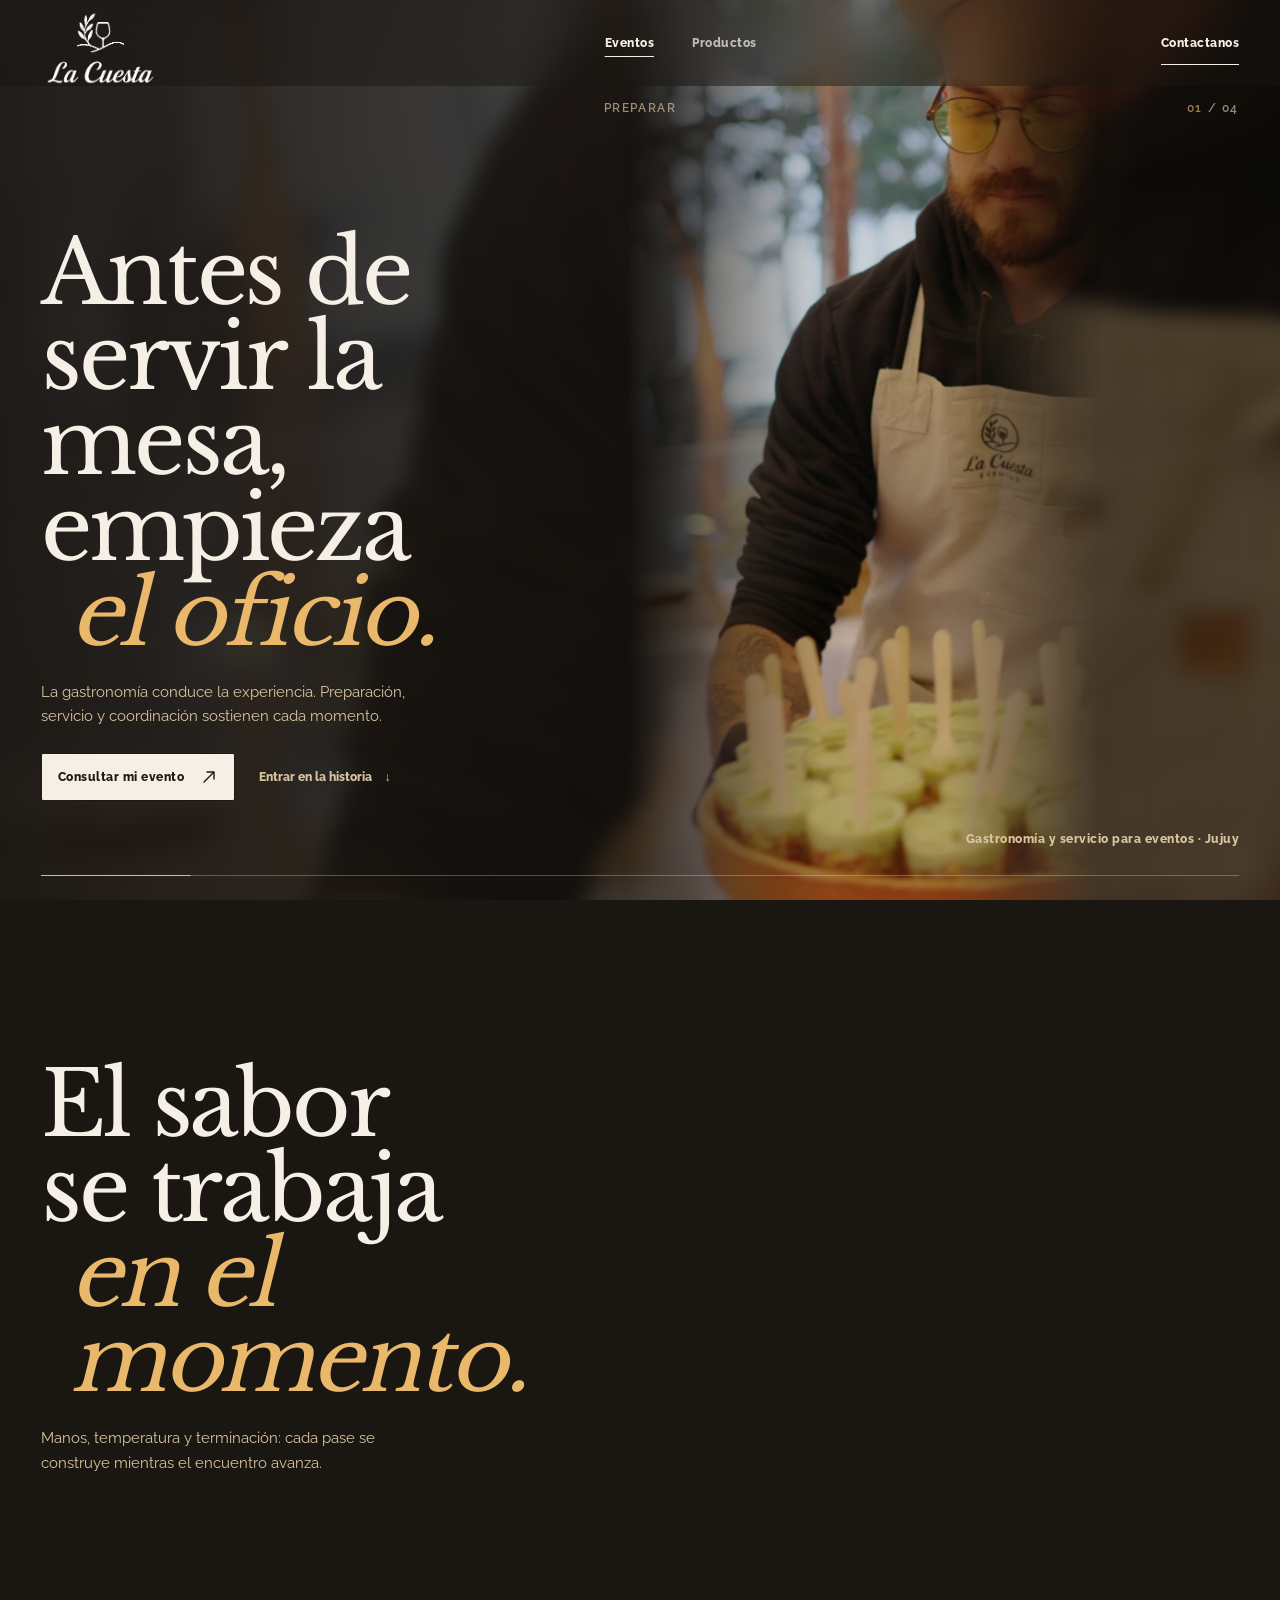
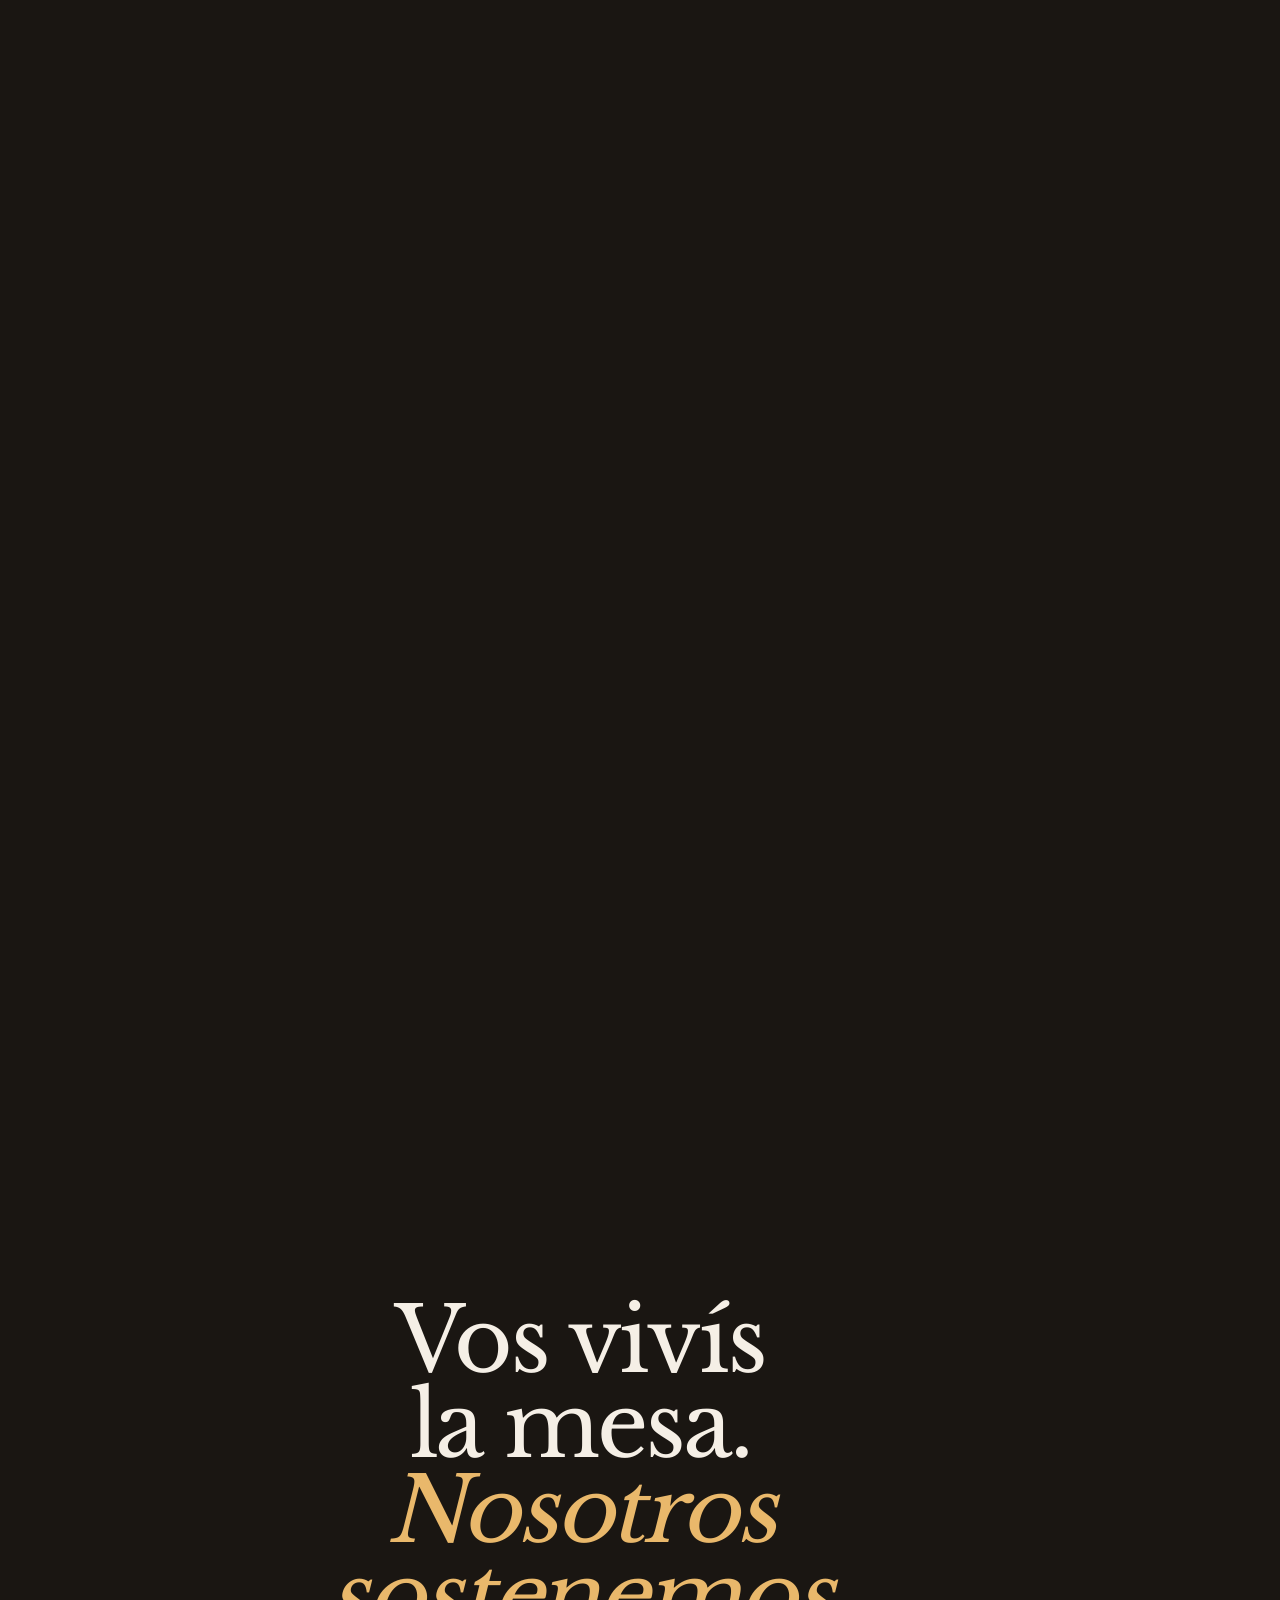
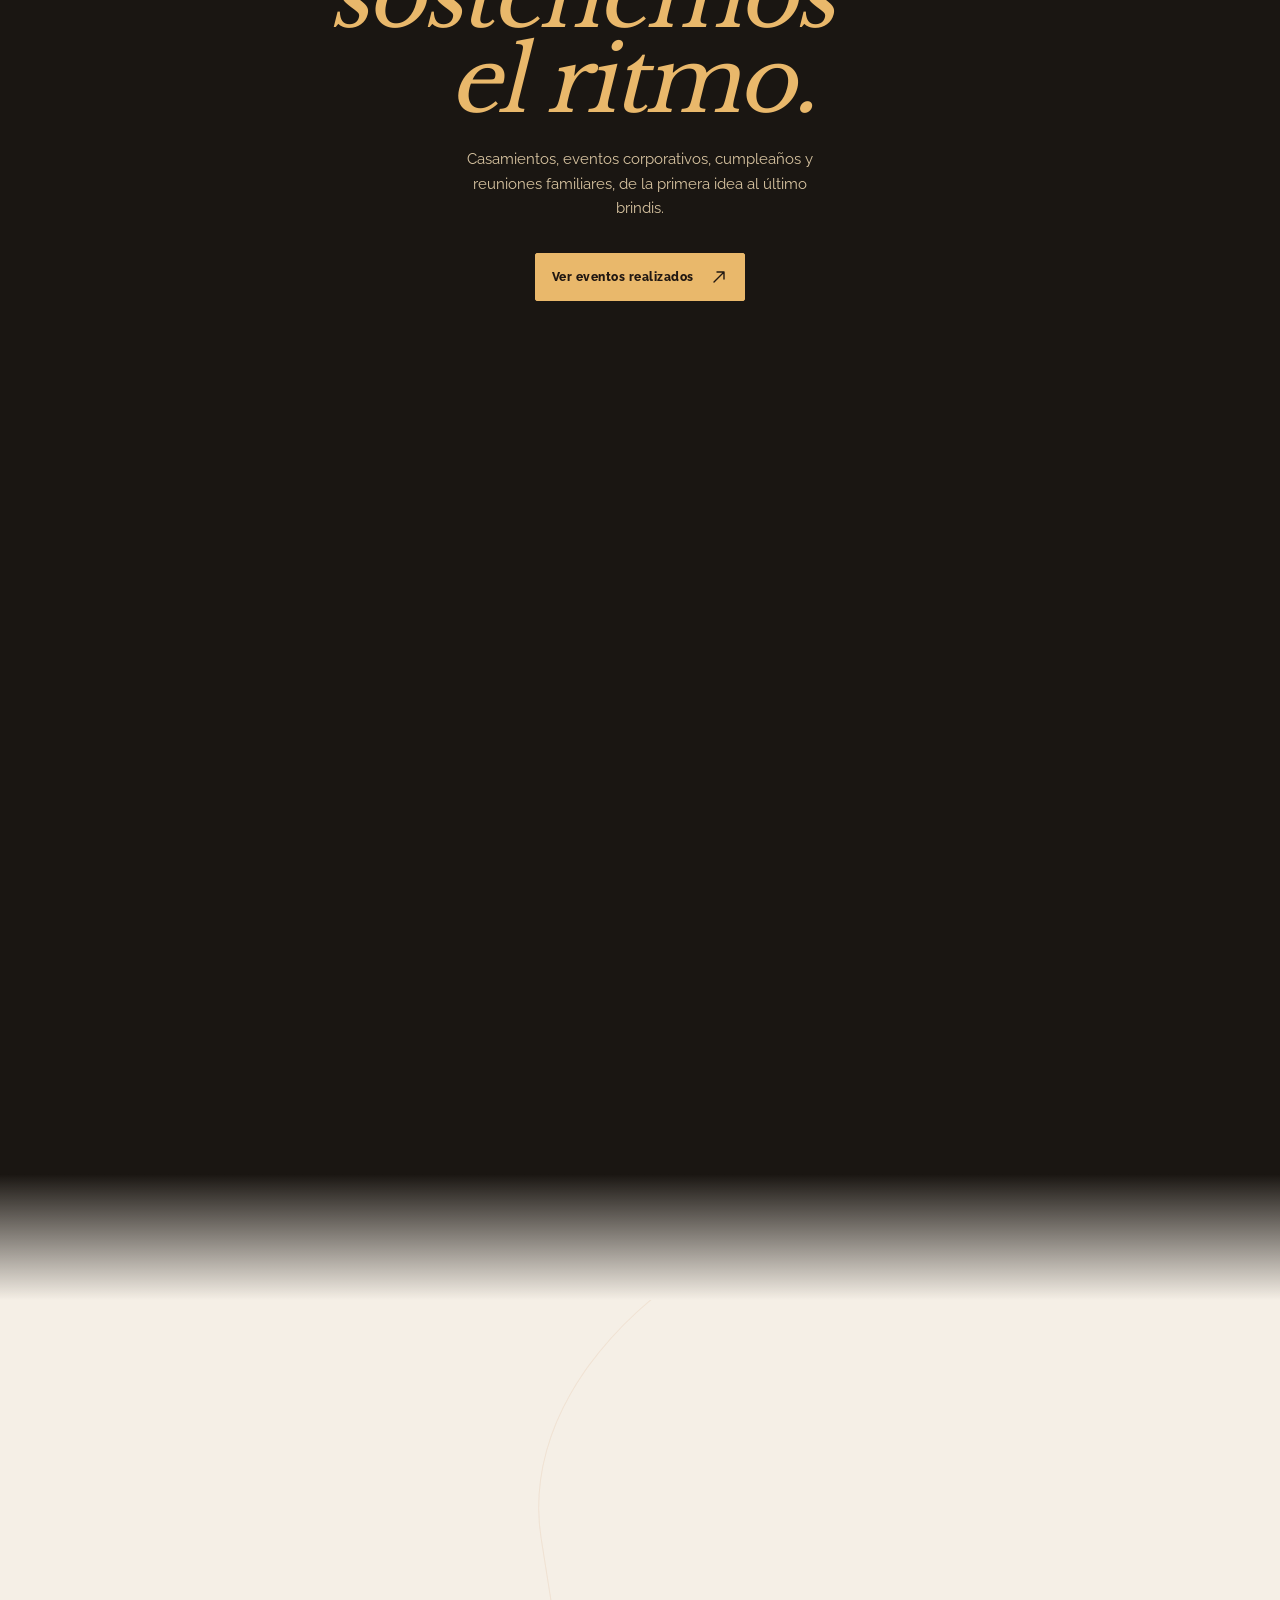
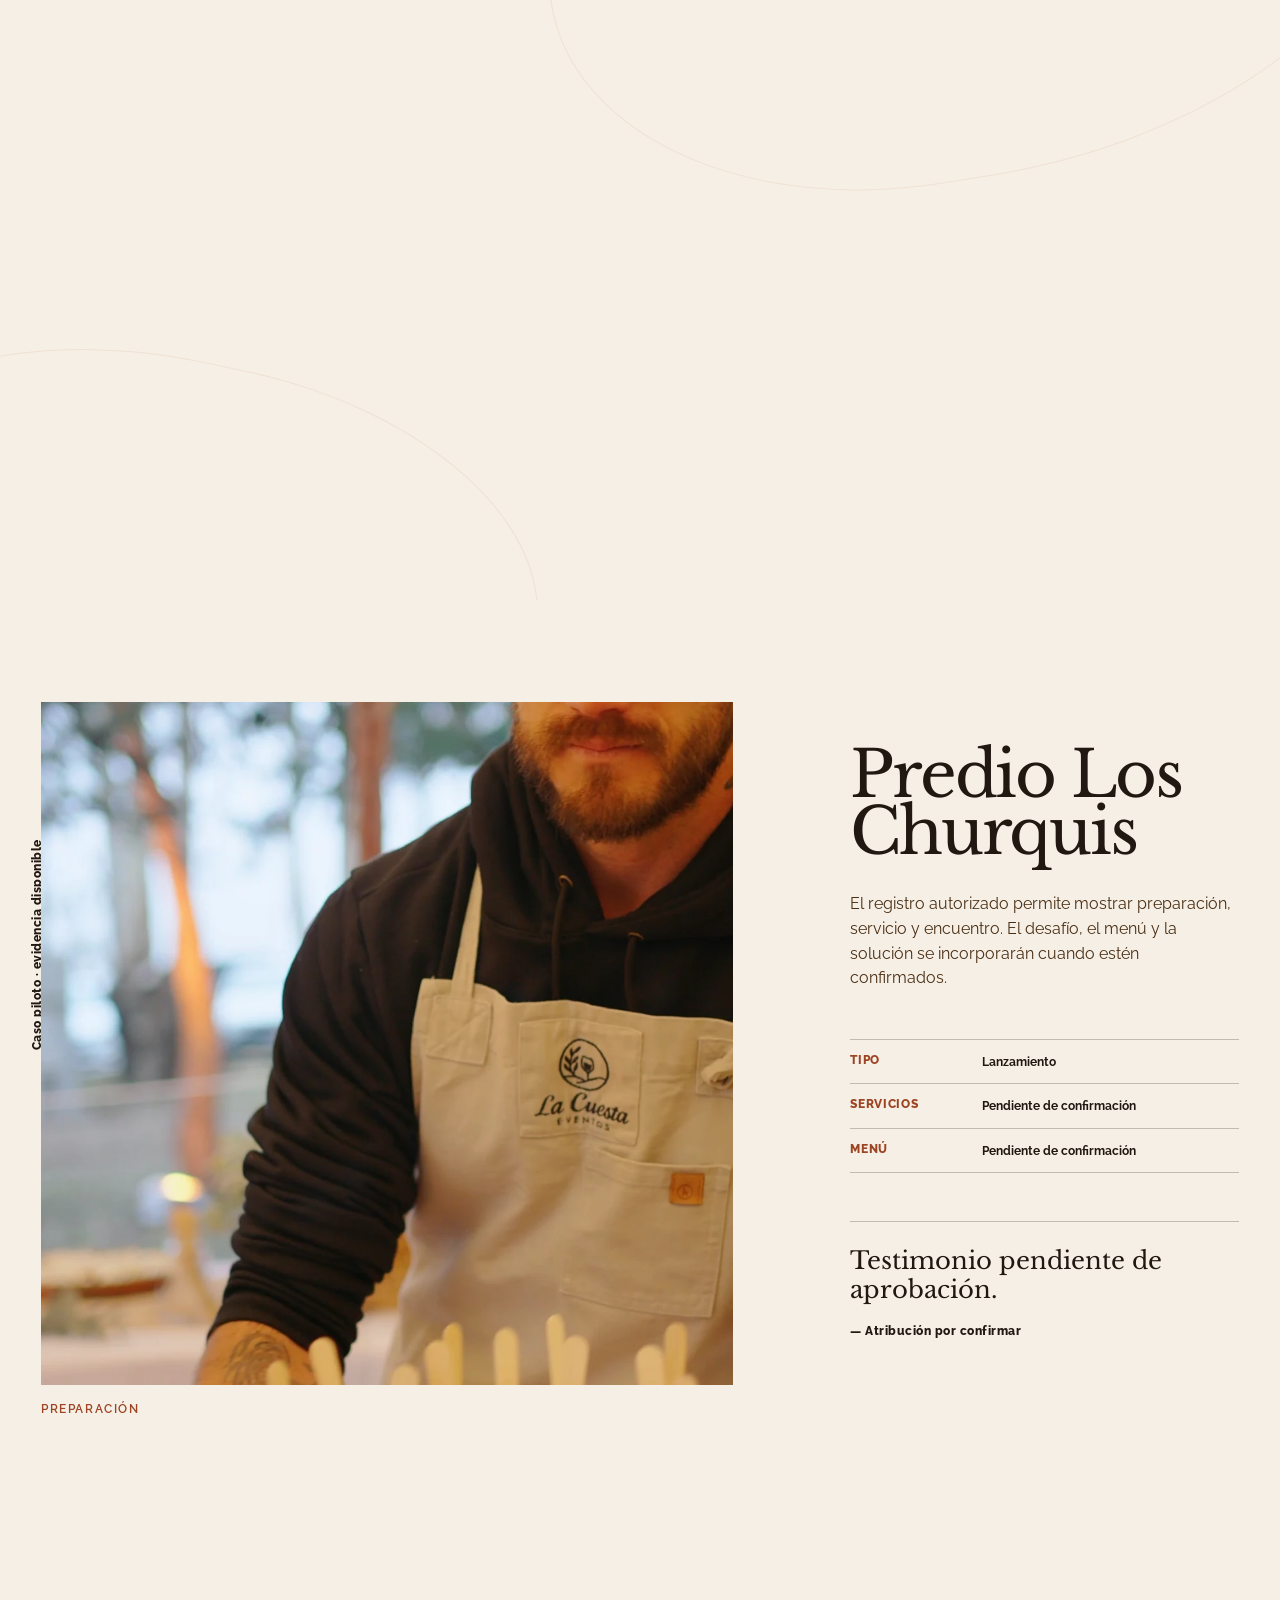
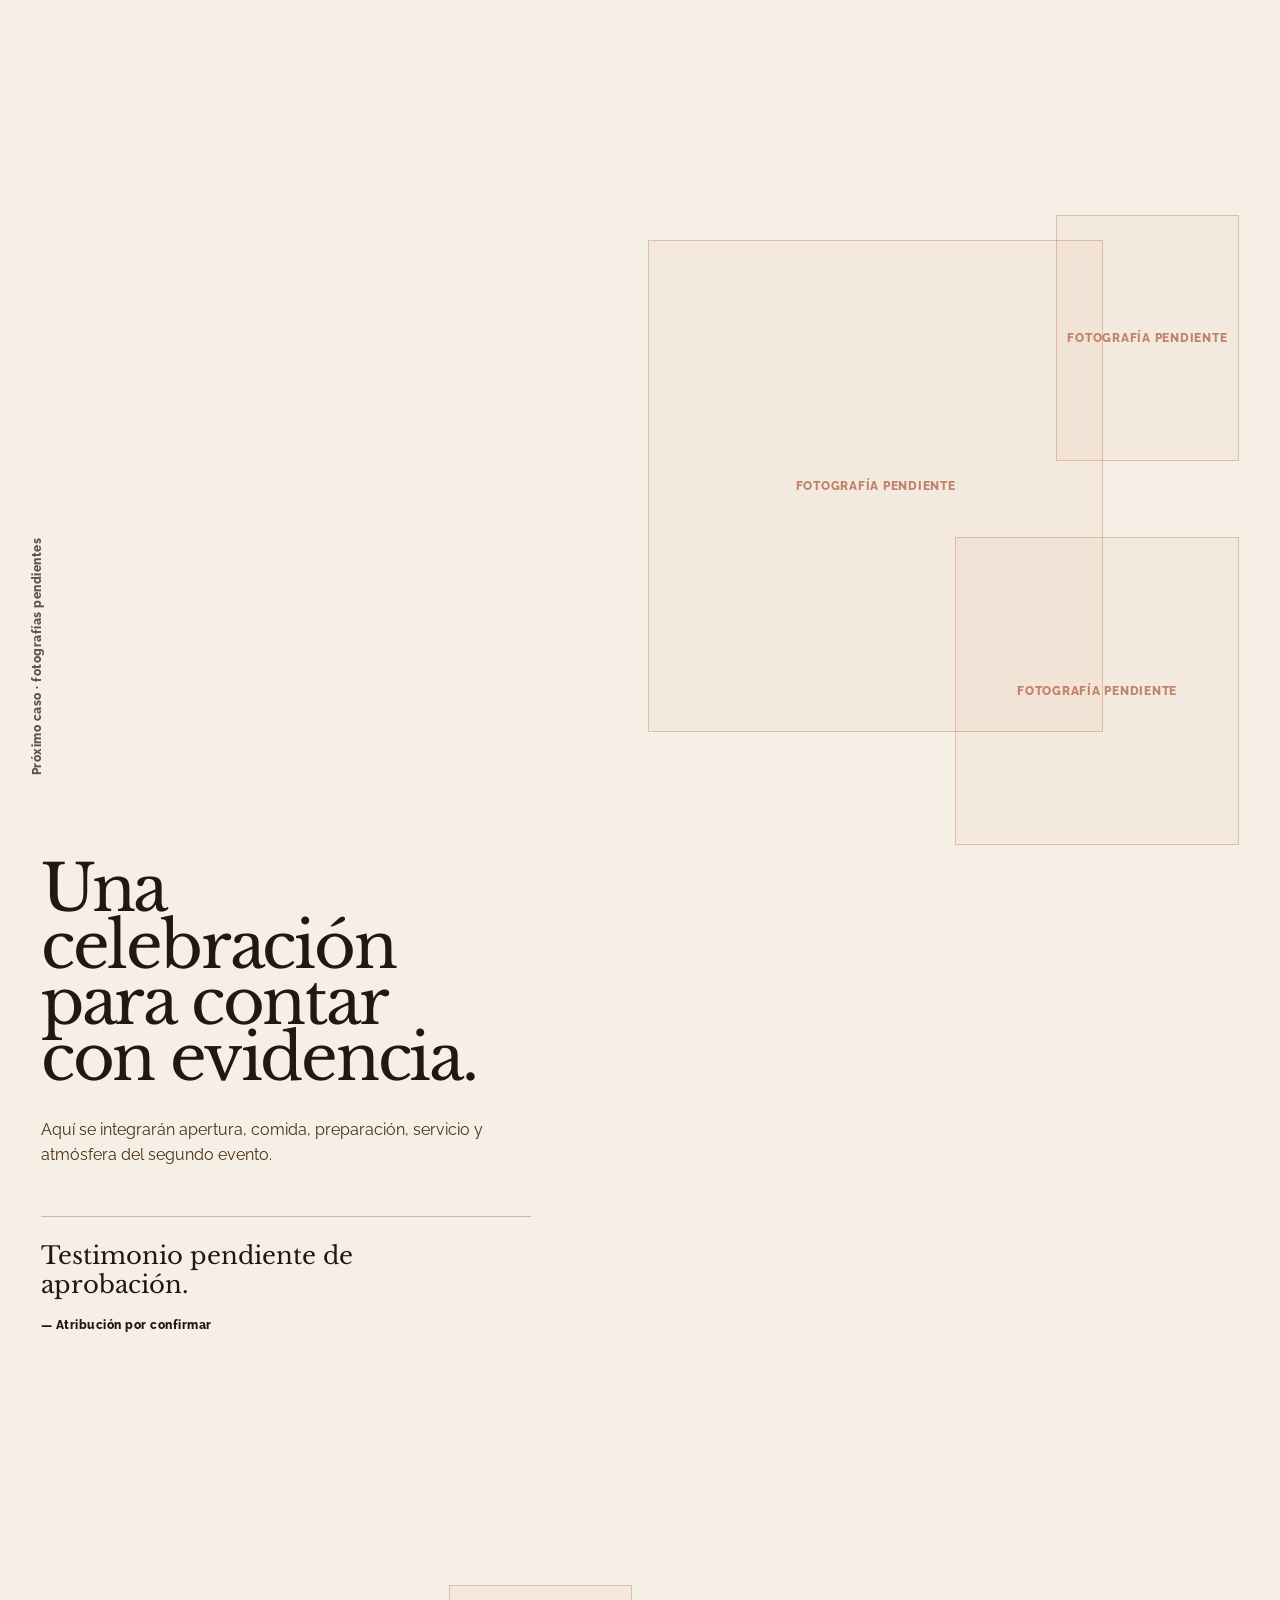
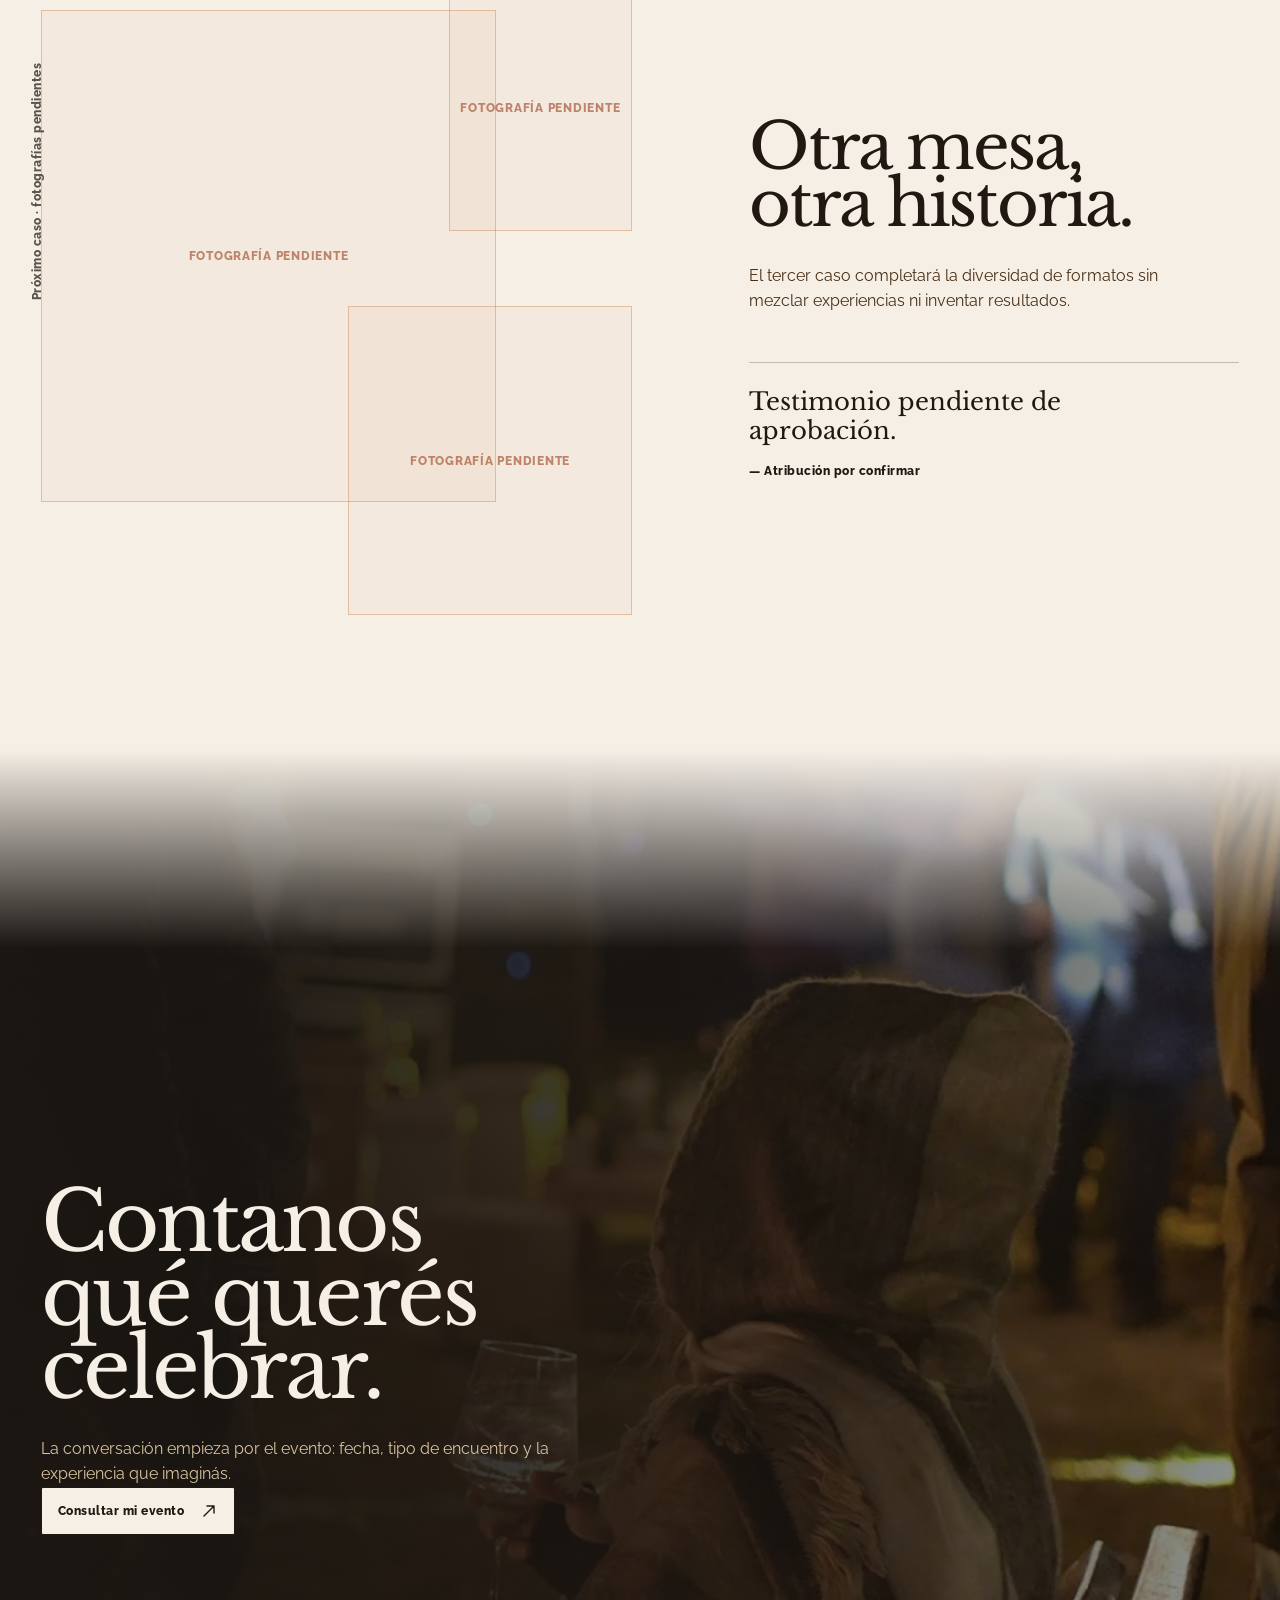
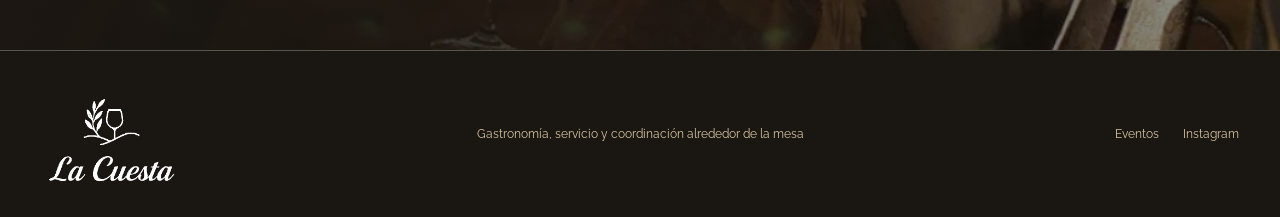
==== index.html @ 2aedf03d "Publicar el sitio de La Cuesta Corresponde a a86352a del repo de trabajo (styles.css?v=83, app.js?v=" ====
<!doctype html>
<html lang="es">
  <head>
    <meta charset="utf-8" />
    <meta name="viewport" content="width=device-width, initial-scale=1, viewport-fit=cover" />
    <meta name="description" content="La Cuesta diseña y coordina experiencias gastronómicas para eventos sociales y corporativos en Jujuy." />
    <meta name="theme-color" content="#1a1612" />
    <meta property="og:title" content="La Cuesta Eventos — alrededor de la mesa" />
    <meta property="og:description" content="Gastronomía, barra, personal y coordinación pensados como una misma experiencia." />
    <meta property="og:image" content="assets/events/scene-serve-hd.webp" />
    <title>La Cuesta Eventos — alrededor de la mesa</title>
    <link rel="icon" href="assets/favicon-32.png" type="image/png" sizes="32x32" />
    <link rel="apple-touch-icon" href="assets/apple-touch-icon.png" sizes="180x180" />
    <link rel="preload" href="assets/fonts/libre-baskerville-400-latin.woff2" as="font" type="font/woff2" crossorigin />
    <link rel="preload" href="assets/fonts/raleway-wght-latin.woff2" as="font" type="font/woff2" crossorigin />
    <link rel="preload" href="assets/events/scene-prepare-hd.webp" as="image" type="image/webp" />
    <!-- Limite de mundo: 820px (compacto = sangre completa + master 720x1280). Sincronizado con styles.css § "limite de mundo" y app.js WORLD_COMPACT_MAX. -->
    <link rel="preload" href="assets/events/scene-prepare-hd.mp4?v=6" as="video" type="video/mp4" media="(min-width: 821px)" fetchpriority="high" />
    <link rel="preload" href="assets/events/scene-prepare-mobile.mp4?v=6" as="video" type="video/mp4" media="(max-width: 820px)" fetchpriority="high" />
    <link rel="stylesheet" href="styles.css?v=83" />
    <script src="app.js?v=67" defer></script>
  </head>
  <body class="page-events" data-scene="0">
    <a class="skip-link" href="#contenido">Saltar al contenido</a>
    <header class="site-header site-header--paper" data-header>
      <a class="brand" href="index.html" aria-label="La Cuesta Eventos, inicio"><img src="assets/la-cuesta-logo-white.png" width="460" height="150" alt="La Cuesta" /></a>
      <button class="menu-toggle" type="button" aria-expanded="false" aria-controls="site-nav" data-menu-toggle><span>Menú</span><span class="menu-toggle__mark" aria-hidden="true"><i></i><i></i></span></button>
      <nav class="site-nav" id="site-nav" aria-label="Navegación principal" data-nav><a href="index.html" aria-current="page">Eventos</a><a href="productos.html">Productos</a></nav>
      <a class="header-action" href="https://wa.link/bw86pe" target="_blank" rel="noopener noreferrer">Contactanos</a>
    </header>

    <main id="contenido">
      <section class="film" id="inicio" aria-labelledby="story-title" data-film data-climate="night">
        <div class="film-stage" aria-hidden="true" data-stage>
          <div class="film-backdrops">
            <img class="film-backdrop is-active" data-backdrop="0" src="assets/events/scene-prepare-hd.webp?v=2" width="1080" height="1920" alt="" />
            <img class="film-backdrop" data-backdrop="1" src="assets/events/scene-cook-hd.webp?v=3" width="1080" height="1920" alt="" />
            <img class="film-backdrop" data-backdrop="2" src="assets/events/scene-serve-hd.webp?v=2" width="1080" height="1920" alt="" />
            <img class="film-backdrop" data-backdrop="3" src="assets/events/scene-celebrate-hd.webp?v=2" width="1080" height="1920" alt="" />
          </div>
          <div class="film-wash"></div>
          <div class="film-aperture" data-aperture>
            <div class="film-aperture__media">
              <div class="film-stills">
                <img class="film-still is-active" data-story-still="0" src="assets/events/scene-prepare-hd.webp?v=2" width="1080" height="1920" alt="" />
                <img class="film-still" data-story-still="1" src="assets/events/scene-cook-hd.webp?v=3" width="1080" height="1920" alt="" />
                <img class="film-still" data-story-still="2" src="assets/events/scene-serve-hd.webp?v=2" width="1080" height="1920" alt="" />
                <img class="film-still" data-story-still="3" src="assets/events/scene-celebrate-hd.webp?v=2" width="1080" height="1920" alt="" />
              </div>
              <video class="film-video film-video--a" muted playsinline preload="auto" poster="assets/events/scene-prepare-hd.webp?v=2" data-story-video data-video-layer="a" tabindex="-1"></video>
              <video class="film-video film-video--b" muted playsinline preload="auto" poster="assets/events/scene-prepare-hd.webp?v=2" data-story-video data-video-layer="b" tabindex="-1"></video>
            </div>
          </div>
          <div class="folio"><span data-scene-label>Preparar</span><span class="folio__count"><b data-scene-number>01</b> / 04</span></div>
          <div class="timeline" data-timeline><span data-progress></span></div>
        </div>

        <div class="film-track">
          <article class="film-scene film-scene--opening is-active" id="experiencia" data-story-step data-index="0" data-video-desktop="assets/events/scene-prepare-hd.mp4?v=6" data-video-mobile="assets/events/scene-prepare-mobile.mp4?v=6" data-poster="assets/events/scene-prepare-hd.webp?v=2" data-scene-label="Preparar">
            <div class="film-scene__copy">
              <h1 id="story-title" class="film-heading"><span class="film-heading__line">Antes de</span><span class="film-heading__line">servir la mesa,</span><span class="film-heading__line">empieza</span><span class="film-heading__line film-heading__line--accent">el oficio.</span></h1>
              <p>La gastronomía conduce la experiencia. Preparación, servicio y coordinación sostienen cada momento.</p>
              <div class="scene-actions"><a class="action action--light" href="https://wa.link/bw86pe" target="_blank" rel="noopener noreferrer">Consultar mi evento <svg viewBox="0 0 18 18" aria-hidden="true"><path d="M4 14 14 4M7 4h7v7" /></svg></a><a class="text-link" href="#ritmo">Entrar en la historia <span aria-hidden="true">↓</span></a></div>
            </div>
            <p class="scene-caption">Gastronomía y servicio para eventos · Jujuy</p>
          </article>

          <article class="film-scene film-scene--rhythm" id="ritmo" data-story-step data-index="1" data-video-desktop="assets/events/scene-cook-hd.mp4?v=7" data-video-mobile="assets/events/scene-cook-mobile.mp4?v=7" data-poster="assets/events/scene-cook-hd.webp?v=3" data-scene-label="Cocinar">
            <div class="film-scene__copy"><h2 class="film-heading"><span class="film-heading__line">El sabor</span><span class="film-heading__line">se trabaja</span><span class="film-heading__line film-heading__line--accent">en el momento.</span></h2><p>Manos, temperatura y terminación: cada pase se construye mientras el encuentro avanza.</p></div>
            <ul class="service-score" aria-label="Capas de la experiencia"><li><span>Gastronomía</span><small>El centro de la propuesta.</small></li><li><span>Servicio</span><small>Ritmo, atención y presencia.</small></li><li><span>Coordinación</span><small>Todo sucede sin interrumpir.</small></li></ul>
          </article>

          <article class="film-scene film-scene--table" id="mesa" data-story-step data-index="2" data-video-desktop="assets/events/scene-serve-hd.mp4?v=6" data-video-mobile="assets/events/scene-serve-mobile.mp4?v=6" data-poster="assets/events/scene-serve-hd.webp?v=2" data-scene-label="Servir">
            <div class="film-scene__copy"><h2 class="film-heading"><span class="film-heading__line">Cada plato</span><span class="film-heading__line">llega en</span><span class="film-heading__line film-heading__line--accent">su momento.</span></h2><p>La propuesta se adapta al lugar, al ritmo del encuentro y a la forma en que querés recibir.</p></div>
            <p class="scene-caption">Catering · barra · personal · puesta a punto</p>
          </article>

          <article class="film-scene film-scene--night" id="encuentro" data-story-step data-index="3" data-video-desktop="assets/events/scene-celebrate-hd.mp4?v=6" data-video-mobile="assets/events/scene-celebrate-mobile.mp4?v=6" data-poster="assets/events/scene-celebrate-hd.webp?v=2" data-scene-label="Celebrar">
            <div class="film-scene__copy"><h2 class="film-heading"><span class="film-heading__line">Vos vivís</span><span class="film-heading__line">la mesa.</span><span class="film-heading__line film-heading__line--accent">Nosotros sostenemos</span><span class="film-heading__line film-heading__line--accent film-heading__line--deep-indent">el ritmo.</span></h2><p>Casamientos, eventos corporativos, cumpleaños y reuniones familiares, de la primera idea al último brindis.</p><a class="action action--gold" href="#casos">Ver eventos realizados <svg viewBox="0 0 18 18" aria-hidden="true"><path d="M4 14 14 4M7 4h7v7" /></svg></a></div>
            <p class="location-note">Las locaciones asociadas están disponibles únicamente junto con la contratación del catering La Cuesta.</p>
          </article>
          <div class="film-coda" aria-hidden="true" data-coda></div>
        </div>
      </section>

      <section class="events-proof" id="casos" aria-labelledby="events-proof-title" data-acto data-climate="day">
        <div class="acto-rail" aria-hidden="true" data-acto-rail>
          <div class="folio"><span data-acto-label>Casos</span><span class="folio__count"><b data-acto-number>01</b> / 03</span></div>
          <div class="timeline timeline--rail"><span data-acto-progress></span></div>
        </div>

        <div class="events-proof__intro" data-reveal>
          <h2 id="events-proof-title" data-reveal-item>Eventos que ya sucedieron.</h2>
          <p data-reveal-item="late">Esta estructura será reemplazada por los casos, fotografías y testimonios aprobados. Mientras tanto muestra cómo la evidencia continuará el relato.</p>
          <p class="events-proof__status" data-reveal-item="late">Vista previa editorial · contenido provisional</p>
        </div>

        <article class="case-film" aria-labelledby="pilot-case-title" data-case data-case-label="Los Churquis" data-reveal>
          <div class="case-stage" data-case-stage>
            <p class="event-case__state" data-reveal-item>Caso piloto · evidencia disponible</p>
            <div class="case-media" data-reveal-item>
              <img class="case-frame is-active" data-case-frame src="assets/events/scene-prepare-hd.webp?v=2" width="1080" height="1920" loading="lazy" alt="Preparación gastronómica durante el evento de Los Churquis" />
              <img class="case-frame" data-case-frame src="assets/events/scene-serve-hd.webp?v=2" width="1080" height="1920" loading="lazy" alt="Servicio de un plato durante el evento de Los Churquis" />
              <img class="case-frame" data-case-frame src="assets/events/scene-celebrate-hd.webp?v=2" width="1080" height="1920" loading="lazy" alt="Invitados reunidos durante el evento de Los Churquis" />
              <p class="case-media__caption"><span data-case-caption>Preparación</span></p>
            </div>
            <div class="case-copy" data-reveal-item="late">
              <h3 id="pilot-case-title">Predio Los Churquis</h3>
              <p>El registro autorizado permite mostrar preparación, servicio y encuentro. El desafío, el menú y la solución se incorporarán cuando estén confirmados.</p>
              <dl class="event-case__facts">
                <div><dt>Tipo</dt><dd>Lanzamiento</dd></div>
                <div><dt>Servicios</dt><dd>Pendiente de confirmación</dd></div>
                <div><dt>Menú</dt><dd>Pendiente de confirmación</dd></div>
              </dl>
              <blockquote><p>Testimonio pendiente de aprobación.</p><cite>— Atribución por confirmar</cite></blockquote>
            </div>
          </div>
          <div class="case-track" aria-hidden="true">
            <div class="case-beat" data-case-beat data-caption="Preparación"></div>
            <div class="case-beat" data-case-beat data-caption="Servicio"></div>
            <div class="case-beat" data-case-beat data-caption="Encuentro"></div>
          </div>
        </article>

        <article class="event-case event-case--placeholder" aria-labelledby="case-two-title" data-case data-case-label="Próximo caso" data-reveal>
          <div class="event-case__placeholder-media" aria-hidden="true" data-reveal-item><span></span><span></span><span></span></div>
          <div class="event-case__copy" data-reveal-item="late">
            <p class="event-case__state">Próximo caso · fotografías pendientes</p>
            <h3 id="case-two-title">Una celebración para contar con evidencia.</h3>
            <p>Aquí se integrarán apertura, comida, preparación, servicio y atmósfera del segundo evento.</p>
            <blockquote><p>Testimonio pendiente de aprobación.</p><cite>— Atribución por confirmar</cite></blockquote>
          </div>
        </article>

        <article class="event-case event-case--placeholder event-case--placeholder-wine" aria-labelledby="case-three-title" data-case data-case-label="Otra mesa" data-reveal>
          <div class="event-case__placeholder-media" aria-hidden="true" data-reveal-item><span></span><span></span><span></span></div>
          <div class="event-case__copy" data-reveal-item="late">
            <p class="event-case__state">Próximo caso · fotografías pendientes</p>
            <h3 id="case-three-title">Otra mesa, otra historia.</h3>
            <p>El tercer caso completará la diversidad de formatos sin mezclar experiencias ni inventar resultados.</p>
            <blockquote><p>Testimonio pendiente de aprobación.</p><cite>— Atribución por confirmar</cite></blockquote>
          </div>
        </article>
      </section>

      <section class="event-resolution" id="contacto" aria-labelledby="event-contact-title" data-reveal data-climate="night">
        <div class="event-resolution__media" aria-hidden="true"><img src="assets/events/scene-celebrate-hd.webp?v=2" width="1080" height="1920" loading="lazy" alt="" /></div>
        <div class="event-resolution__content" data-reveal-item><h2 id="event-contact-title">Contanos qué querés celebrar.</h2><p>La conversación empieza por el evento: fecha, tipo de encuentro y la experiencia que imaginás.</p><a class="action action--light" href="https://wa.link/bw86pe" target="_blank" rel="noopener noreferrer">Consultar mi evento <svg viewBox="0 0 18 18" aria-hidden="true"><path d="M4 14 14 4M7 4h7v7" /></svg></a></div>
      </section>
    </main>

    <footer class="site-footer"><a class="footer-brand" href="index.html" aria-label="La Cuesta Eventos, inicio"><img src="assets/la-cuesta-logo-white.png" width="460" height="150" alt="La Cuesta" /></a><p>Gastronomía, servicio y coordinación alrededor de la mesa</p><div class="footer-links"><a href="index.html" aria-current="page">Eventos</a><a href="https://www.instagram.com/lacuestaeventos/" target="_blank" rel="noopener noreferrer">Instagram</a></div></footer>
  </body>
</html>
---- styles.css ----
/* Webfonts autoalojadas (OFL) — subset latin, ver assets/fonts/. P0-1 auditoría 2026-08-27. */
@font-face {
  font-family: "Libre Baskerville";
  font-style: normal;
  font-weight: 400;
  font-display: swap;
  src: url("assets/fonts/libre-baskerville-400-latin.woff2") format("woff2");
}
@font-face {
  font-family: "Raleway";
  font-style: normal;
  font-weight: 100 900;
  font-display: swap;
  src: url("assets/fonts/raleway-wght-latin.woff2") format("woff2");
}

:root {
  /* Paleta canon — manual de marca, ratificada por founder 2026-08-27 (P0-2).
     Regla de uso: --terracotta (manual, 3.4:1 sobre paper) solo display/acentos grandes/decoración;
     texto chico en terracotta usa --terracotta-text (5.6:1 AA). Texto secundario sobre paper: --chocolate (10.8:1). */
  --ink: #211812;            /* tinta de trabajo del sitio, no es color de manual */
  --ink-deep: #1a1612;
  --paper: #f5efe6;
  --paper-muted: #d8c4a1;
  --maize: #e9b86b;
  --terracotta: #c46a2a;
  --terracotta-text: #9d4523;
  --chocolate: #4a2f14;
  --wine: #7a3a2e;
  --pine: #6f7a4f;
  --black: #000;
  --light: #fff;
  /* Derivados de escena y acento — toda alfa via color-mix sobre token (P0-3) */
  --gold-light: color-mix(in srgb, var(--maize) 60%, var(--light));
  --gold-deep: color-mix(in srgb, var(--maize) 35%, var(--terracotta));
  --grad-gold: radial-gradient(circle at 66% 48%, var(--gold-light) 0, var(--maize) 39%, var(--gold-deep) 100%); /* la luz del mundo de Productos: stage y costura leen la misma */
  --blush: #edc7bb;          /* rosa de contacto sobre wine/ink; fuera del manual, ver DESIGN.md */
  --s1-stage: color-mix(in srgb, var(--wine) 41%, var(--black));
  --s1-wash-deep: color-mix(in srgb, var(--wine) 37%, var(--black));
  --s1-wash-mid: color-mix(in srgb, var(--terracotta-text) 48%, var(--black));
  --s2-stage: color-mix(in srgb, var(--pine) 38%, var(--black));
  --s2-wash-deep: color-mix(in srgb, var(--pine) 18%, var(--black));
  --s2-wash-mid: color-mix(in srgb, var(--pine) 32%, var(--black));
  --s2-wash-tail: color-mix(in srgb, var(--pine) 19%, var(--black));
  --stage-ember: color-mix(in srgb, var(--terracotta) 44%, var(--black));
  /* Vidrio del riel (P2). Una sola receta para las cinco declaraciones de header que
     tenian cuatro. El breakpoint la abarata y prefers-reduced-transparency la apaga:
     se recalibra el token, no se reescriben los selectores. */
  --glass: blur(18px) saturate(1.12);
  /* Sombra de objeto (P2). Una sola receta de elevacion, para las dos piezas que la
     usan. box-shadow sigue prohibida: el lenguaje es papel y tinta, no material. */
  --obj-shadow: drop-shadow(0 34px 22px color-mix(in srgb, var(--black) 35%, transparent));
  --line-light: color-mix(in srgb, var(--paper) 28%, transparent);
  --line-dark: color-mix(in srgb, var(--ink) 24%, transparent);
  --display: "Libre Baskerville", Georgia, "Times New Roman", serif;
  --sans: "Raleway", "Trebuchet MS", Arial, sans-serif;
  /* Sistema de motion (P1-5). Dos curvas y cinco tiempos: toda transicion del archivo sale
     de aca. La curva por defecto decelera; 'ease' del navegador esta prohibido. Solo se anima
     transform, opacity, color/background, filter y clip-path. Excepcion declarada: 'linear'
     en .product-prologue, que amortigua un valor ya ligado al scroll, no dispara un estado. */
  --ease-out: cubic-bezier(.16, 1, .3, 1);   /* entra, se mueve, responde: la curva del sitio */
  --ease-in-out: cubic-bezier(.6, 0, .3, 1); /* solo lo que se abre y se cierra: menu y marker */
  /* Gramatica compartida Eventos/Productos (P0-4). Tiempos, escala display y decoracion:
     un solo valor para las dos superficies. El clima cambia el pigmento, no la gramatica. */
  --d-instant: 180ms; /* micro-estado: tinte de un link, skip-link, color de fila */
  --d-fast: 240ms;    /* estado de UI y hover; apertura del menu */
  --d-slow: 480ms;    /* movimiento de componente; canal de opacidad del reveal */
  --d-scene: 900ms;   /* la escena y el mundo: crossfade, luz del header, transform del reveal */
  --d-reveal: 1200ms; /* el unico paso por encima de la escena: fade y clip-path de cierre */
  --stagger: 60ms;    /* toda cascada es calc(var(--i) * var(--stagger)); sin delays literales */
  /* Timeline narrativa de Productos (P1-5). Definida UNA vez, aca; app.js la lee de :root.
     Antes vivia en app.js repartida entre el umbral y los destinos de click. Un breakpoint
     puede recalibrarla como recalibra la escala: recalibrar el token, no reescribir el JS. */
  --th-switch: .58;    /* osobuco cede a tres quesos */
  --th-ramp: .3;       /* ancho de la rampa de estado a partir del switch */
  --th-seam-in: .48;   /* arranca el seam */
  --th-seam-band: .1;  /* ancho de entrada y de salida del seam */
  --th-seam-from: .515;/* ventana en la que el seam esta visible */
  --th-seam-to: .68;
  --th-goto-1: .29;    /* destino de click del selector 01 */
  --th-goto-2: .78;    /* destino de click del selector 02 */
  /* Escala de apilado (P1-9). Un valor por ROL, no por capricho local: los once literales
     de z-index del archivo se nombran aca y ningun componente vuelve a elegir un numero.
     Un z-index literal fuera de :root es un error, igual que un ms o un font-size.
     No es una escala aplastada: el sitio tiene tres escaleras internas reales -- la escena
     del film, el mundo de Productos y el mapa de puntos de venta -- y colapsarlas romperia
     el orden. Se nombra el rol y se conserva el valor. */
  --z-base: 0;     /* abre contexto de apilado sin elevar: fondos, atmosfera, decoracion ::before */
  --z-raise: 1;    /* primera capa sobre el fondo del propio contexto */
  --z-content: 2;  /* copy y controles legibles sobre medios y velos */
  --z-chrome: 3;   /* folio, timeline, chrome del mapa y secciones de papel sobre el stage sticky */
  --z-lift: 5;     /* pieza que se despega dentro de su contexto: pin del mapa, copy de variedad, rail de acto */
  --z-seam: 6;     /* la costura del mundo tapa la escena */
  --z-veil: 8;     /* vineta del stage, por encima de la costura */
  --z-hud: 12;     /* HUD del mundo: indice, folio, timeline, scroll */
  --z-header: 30;  /* chrome persistente del documento */
  --z-skip: 100;   /* el skip-link por encima de todo, siempre alcanzable */

  /* Escala tipografica (P1-1). Un valor por rol, las dos paginas: ocho escalones display
     (serif) y tres de UI (sans). Nada por debajo del piso de 11px = .6875rem. Un font-size
     literal fuera de esta escala es un error, no una decision local. */
  --t-monument: clamp(6.4rem, 15vw, 14rem); /* excepcion declarada: nombre de variedad, pieza de arte */
  --t-hero: clamp(3rem, min(7vw, 12.2svh), 7.5rem); /* H1 y titular de escena: el termino svh evita que el titular se meta bajo el header en viewports bajos */
  --t-display: clamp(3rem, 6.5vw, 6rem);   /* H2 de seccion, ambas paginas */
  --t-title: clamp(2.6rem, 5vw, 5rem);     /* H3 de caso y de bloque */
  --t-subtitle: clamp(1.75rem, 4vw, 3.75rem);
  --t-lead: clamp(1.65rem, 2.7vw, 2.75rem);
  --t-quote: clamp(1.2rem, 1.9vw, 1.6rem);
  --t-inline: 1.15rem;                     /* cifra serif embebida en linea de UI */
  --t-body: clamp(.95rem, 1.15vw, 1.08rem);
  --t-ui: .78rem;                          /* acciones, labels, captions, footer */
  --t-nav: var(--t-ui);                    /* enlaces del nav: el breakpoint lo recalibra (P1-8) */
  --t-micro: .72rem;                       /* eyebrows, folio, dt de ledger — piso del sitio */
  /* Ritmo (P1-2). Diez pasos para el espacio local, cuatro ritmos verticales de seccion y
     cuatro gaps fluidos. Un literal rem en margin/padding/gap fuera de esta escala es un error. */
  --s-1: .25rem;
  --s-2: .5rem;
  --s-3: .75rem;
  --s-4: 1rem;
  --s-5: 1.5rem;
  --s-6: 2rem;
  --s-7: 3rem;
  --s-8: 4rem;
  --s-9: 6rem;
  --s-10: 8rem;
  --section-y-loose: clamp(10rem, 16vw, 15rem); /* unica: aire de entrada al ledger de Productos */
  --section-y: clamp(6rem, 12vw, 11rem);
  --section-y-mid: clamp(5rem, 9vw, 8rem);
  --section-y-tight: clamp(4rem, 8vw, 6.5rem);
  --gap-xl: clamp(4rem, 9vw, 9rem);
  --gap-lg: clamp(3rem, 7vw, 7rem);
  --gap-md: clamp(1.5rem, 3vw, 3rem);
  --gap-sm: clamp(1rem, 2vw, 2rem);
  --indent-line: clamp(.8rem, 2.25vw, 2.2rem);
  --indent-line-deep: clamp(1.6rem, 4.6vw, 4.5rem);
  /* Trazo (P2). Tres alturas de linea display y cuatro trackings: las nueve alturas y
     los doce trackings literales del archivo se nombran aca. La escala colapsa lo que
     el ojo no distingue y conserva los roles que si: un titular a pantalla completa no
     respira como un H2 de seccion, y una versalita necesita mas aire que un boton. */
  --lh-monument: .72;   /* excepcion declarada: nombre de variedad, pieza de arte */
  --lh-hero: .95;       /* titular de escena a pantalla completa */
  --lh-display: .88;    /* H2 de seccion y H3 de caso, las dos paginas */
  --ls-display: -.035em;/* todo display serif */
  --ls-ui: .04em;       /* sans de interfaz: nav, acciones, captions, cifras */
  --ls-label: .06em;    /* versalita: eyebrows, dt de ledger, chrome del mapa */
  --ls-folio: .14em;    /* el folio, que respira mas que cualquier otra versalita */
  --deco-radius: 52% 48% 58% 42%;
  --deco-radius-alt: 48% 52% 46% 54%;
  /* Raccord de clima (P1-10). Dos alturas para la costura entre dos superficies de
     luz distinta: la entrada a un clima nuevo pide mas aire que la entrega al siguiente. */
  --seam-h: 22svh;        /* head: el clima anterior se disuelve dentro del nuevo */
  --seam-h-tail: 14svh;   /* tail: el clima actual entrega al que sigue */
  /* Safe area (P2). Los insets entran por token: --page-x absorbe el lateral y --safe-b
     el inferior, que consumen el pie y las tres piezas del HUD ancladas a bottom.
     Donde no hay muesca, env() cae a 0px y nada se mueve. */
  --safe-b: env(safe-area-inset-bottom, 0px);
  --page-x: max(clamp(20px, 3.2vw, 54px), env(safe-area-inset-left, 0px));
  --header-h: 84px;
  /* Ancla inferior del chrome de escena (caption y nota de locacion). El breakpoint la
     recalibra en :root y una escena puntual la recalibra sobre el elemento; ningun
     selector se reescribe y ningun !important hace falta. */
  --caption-b: 52px;
  --score-b: 70px;   /* la ficha de servicio cuelga mas alto que el caption: es una lista, no una linea */
  --ap-r: 4%;
  --ap-l: 54%;
  --ap-feather-l: 7%;
  --ap-feather-r: 7%;
  --media-scale: 1.02;
  --media-x: 0px;
  --media-y: 0px;
}

/* Clima (P0-4). Noche y dia resuelven EXACTAMENTE los mismos tokens semanticos: divergen
   los pigmentos, nunca la gramatica que los consume. Toda superficie narrativa declara su
   clima con data-climate; los estados que voltean la luz (coda del film, variedad 02 del
   mundo de Productos) lo re-declaran desde este mismo bloque, no desde reglas propias. */
:root,
[data-climate="night"] {
  --accent: var(--maize);
  --accent-text: var(--maize);
  --on-surface: var(--paper);
  --on-surface-muted: var(--paper-muted);
  --rule: var(--line-light);
  --folio-label: var(--paper-muted);
  --folio-mark: var(--maize);
  --folio-opacity: .68;
}
[data-climate="day"],
body[data-scene="4"] .film,
.product-world[data-active="1"] .product-world__stage {
  --accent: var(--terracotta);
  --accent-text: var(--terracotta-text);
  --on-surface: var(--ink);
  --on-surface-muted: var(--chocolate);
  --rule: var(--line-dark);
  --folio-label: var(--terracotta-text);
  --folio-mark: var(--ink);
  --folio-opacity: .82;
}
/* Decoracion (P0-4): un solo primitivo de campo — contorno organico de 1px sobre el acento
   del clima. Antes eran seis mezclas ad hoc (maize 22/10, wine 14, terracotta 11/12, paper 12). */
[data-climate], body[data-scene="4"] .film, .product-world[data-active="1"] .product-world__stage {
  --deco-ink: color-mix(in srgb, var(--accent) 18%, transparent);
  --deco-ink-faint: color-mix(in srgb, var(--accent) 10%, transparent);
}

* { box-sizing: border-box; }
html { scroll-behavior: smooth; scroll-padding-top: var(--header-h); scroll-snap-type: y proximity; }
body { margin: 0; overflow-x: hidden; background: var(--ink-deep); color: var(--paper); font-family: var(--sans); font-size: 16px; line-height: 1.55; }
body, button, a { -webkit-font-smoothing: antialiased; }
img, video { display: block; max-width: 100%; }
a { color: inherit; text-underline-offset: .25em; }
button, a { -webkit-tap-highlight-color: transparent; }
svg { width: 18px; height: 18px; fill: none; stroke: currentColor; stroke-linecap: round; stroke-linejoin: round; stroke-width: 1.4; }
::selection { background: var(--maize); color: var(--ink); }
::-webkit-scrollbar { width: 9px; }
::-webkit-scrollbar-track { background: var(--ink-deep); }
::-webkit-scrollbar-thumb { background: var(--terracotta); border: 2px solid var(--ink-deep); }

.skip-link { position: fixed; z-index: var(--z-skip); top: 12px; left: 12px; padding: 10px 14px; background: var(--maize); color: var(--ink); transform: translateY(-180%); transition: transform var(--d-instant) var(--ease-out); }
.skip-link:focus { transform: none; }

.site-header { position: fixed; z-index: var(--z-header); top: 0; right: 0; left: 0; display: grid; grid-template-columns: 160px 1fr auto; min-height: var(--header-h); align-items: center; gap: var(--s-6); padding: 0 var(--page-x); color: var(--paper); transition: color var(--d-scene) var(--ease-out), background-color var(--d-slow) var(--ease-out), opacity var(--d-fast) var(--ease-out); }
.site-header::after { position: absolute; right: var(--page-x); bottom: 0; left: var(--page-x); height: 1px; background: var(--line-light); content: ""; transform: scaleX(.2); transform-origin: left; transition: transform var(--d-scene) var(--ease-out), background-color var(--d-scene) var(--ease-out); }
.site-header.is-scrolled::after { transform: scaleX(1); }
.site-header.is-solid { background: var(--paper); color: var(--ink); }
.site-header.is-solid::after { background: var(--line-dark); }
.site-header.is-solid .brand img { filter: brightness(0) saturate(100%); }
.brand { position: relative; z-index: var(--z-content); display: block; width: 118px; }
.brand img { width: 100%; height: auto; transition: filter var(--d-scene) var(--ease-out); }
.site-nav { display: flex; align-items: center; justify-content: center; gap: var(--gap-md); font-size: var(--t-nav); font-weight: 800; letter-spacing: var(--ls-ui); }
.site-nav a, .header-action { text-decoration: none; }
.site-nav a { opacity: .72; transition: opacity var(--d-instant) var(--ease-out); }
.site-nav a:hover, .site-nav a:focus-visible { opacity: 1; }
.header-action { display: inline-flex; min-height: 44px; align-items: center; padding: var(--s-3) 0; border-bottom: 1px solid currentColor; font-size: var(--t-ui); font-weight: 800; letter-spacing: var(--ls-ui); transition: transform var(--d-fast) var(--ease-out); }
.menu-toggle { display: none; border: 0; background: transparent; color: inherit; font: inherit; }
body[data-scene="4"] .site-header { color: var(--ink); }
body[data-scene="4"] .site-header::after { background: var(--line-dark); }
body[data-scene="4"] .brand img { filter: brightness(0) saturate(100%); }

.film { position: relative; background: var(--ink-deep); }
.film::after { content: ""; position: absolute; z-index: var(--z-content); right: 0; bottom: 0; left: 0; height: var(--seam-h-tail); background: linear-gradient(0deg, var(--paper) 0%, color-mix(in srgb, var(--paper) 0%, transparent) 100%); pointer-events: none; }

/* Costura de clima (P1-10). El raccord entre dos superficies de luz distinta es un
   componente compartido, no un gradiente ad hoc por escena: una receta y dos alturas.
   El hook lo elige la superficie -- pseudo donde hay uno libre (.film, .event-resolution),
   <i> donde ::before y ::after ya decoran (.distribution). Excepcion declarada:
   .product-facts::before, que ademas tiene que cubrir un stage sticky. */
i.climate-seam { position: absolute; z-index: var(--z-raise); right: 0; left: 0; pointer-events: none; }
i.climate-seam--head { top: 0; height: var(--seam-h); background: linear-gradient(180deg, var(--seam-from) 0%, color-mix(in srgb, var(--seam-from) 0%, transparent) 100%); --seam-from: var(--paper); }
i.climate-seam--tail { bottom: 0; height: var(--seam-h-tail); background: linear-gradient(0deg, var(--seam-from) 0%, color-mix(in srgb, var(--seam-from) 0%, transparent) 100%); --seam-from: var(--ink-deep); }
.film-stage { position: sticky; z-index: var(--z-base); top: 0; height: 100svh; overflow: hidden; background: var(--ink-deep); transition: background-color var(--d-scene) var(--ease-out); }
.film-backdrops, .film-backdrop { position: absolute; inset: 0; width: 100%; height: 100%; }
.film-backdrop { object-fit: cover; opacity: 0; filter: saturate(.78) contrast(1.03) brightness(.54) blur(10px); transform: scale(1.065); transition: opacity var(--d-scene) var(--ease-out), filter var(--d-scene) var(--ease-out), transform var(--d-scene) var(--ease-out); }
.film-backdrop.is-active { opacity: .88; transform: scale(1.035); }

.film-wash { position: absolute; inset: 0; background: linear-gradient(90deg, color-mix(in srgb, var(--ink-deep) 92%, transparent) 0%, color-mix(in srgb, var(--ink-deep) 58%, transparent) 43%, color-mix(in srgb, var(--ink-deep) 14%, transparent) 100%); transition: background var(--d-scene) var(--ease-out); }
body[data-scene="1"] .film-stage { background: var(--s1-stage); }
body[data-scene="1"] .film-wash { background: linear-gradient(110deg, color-mix(in srgb, var(--s1-wash-deep) 92%, transparent) 0%, color-mix(in srgb, var(--s1-wash-mid) 44%, transparent) 48%, color-mix(in srgb, var(--ink-deep) 20%, transparent) 100%); }
body[data-scene="2"] .film-stage { background: var(--s2-stage); }
body[data-scene="2"] .film-wash { background: linear-gradient(105deg, color-mix(in srgb, var(--s2-wash-deep) 82%, transparent) 0%, color-mix(in srgb, var(--s2-wash-mid) 35%, transparent) 58%, color-mix(in srgb, var(--s2-wash-tail) 34%, transparent) 100%); }
body[data-scene="3"] .film-stage { background: var(--ink-deep); }
body[data-scene="3"] .film-wash { background: linear-gradient(0deg, color-mix(in srgb, var(--ink-deep) 89%, transparent) 0%, color-mix(in srgb, var(--ink-deep) 30%, transparent) 62%, color-mix(in srgb, var(--ink-deep) 38%, transparent) 100%); }
body[data-scene="4"] .film-stage { background: var(--paper); }
body[data-scene="4"] .film-backdrop.is-active { opacity: .16; filter: saturate(.52) brightness(1.25) blur(24px); }
body[data-scene="4"] .film-wash { background: linear-gradient(90deg, color-mix(in srgb, var(--paper) 97%, transparent) 0%, color-mix(in srgb, var(--paper) 82%, transparent) 50%, color-mix(in srgb, var(--paper) 22%, transparent) 100%); }

.film-aperture { position: absolute; inset: 0; overflow: hidden; background: transparent; -webkit-mask-image: linear-gradient(90deg, transparent 0 var(--ap-l), var(--black) calc(var(--ap-l) + var(--ap-feather-l)), var(--black) calc(100% - var(--ap-r) - var(--ap-feather-r)), transparent calc(100% - var(--ap-r)) 100%); mask-image: linear-gradient(90deg, transparent 0 var(--ap-l), var(--black) calc(var(--ap-l) + var(--ap-feather-l)), var(--black) calc(100% - var(--ap-r) - var(--ap-feather-r)), transparent calc(100% - var(--ap-r)) 100%); contain: paint; }
.film-aperture::after { position: absolute; z-index: var(--z-content); inset: 0; pointer-events: none; background: linear-gradient(0deg, color-mix(in srgb, var(--ink-deep) 72%, transparent) 0%, color-mix(in srgb, var(--ink-deep) 30%, transparent) 42%, transparent 70%); content: ""; opacity: 0; transition: opacity var(--d-scene) var(--ease-out); }
body[data-scene="3"] .film-aperture::after { opacity: 1; }
.film-aperture__media, .film-video, .film-stills, .film-still { position: absolute; inset: 0; width: 100%; height: 100%; }
.film-video, .film-still { object-fit: cover; transform: translate3d(var(--media-x), var(--media-y), 0) scale(var(--media-scale)); }
.film-video { object-position: 50% 50%; filter: saturate(.78) contrast(1.04) brightness(.84); }
.film-stills { opacity: 0; }
.film-still { opacity: 0; filter: saturate(.78) contrast(1.04) brightness(.84); transition: opacity var(--d-scene) var(--ease-out); }
.film-still.is-active { opacity: 1; }

body[data-scene="4"] .film-video, body[data-scene="4"] .film-stills { opacity: 0; }

.video-fallback .film-stills { opacity: 1; }
.video-fallback .film-video { opacity: 0; }

/* Progreso (P0-4 / P1-4). Un folio y una timeline para los tres mundos: el film de Eventos,
   el riel de casos y el mundo de Productos. Antes eran cuatro copias de dos componentes con
   anclaje, color y opacidad expresados distinto en cada superficie. */
.folio { position: absolute; z-index: var(--z-chrome); top: calc(var(--header-h) + 16px); right: var(--page-x); left: var(--page-x); display: flex; justify-content: space-between; color: var(--folio-label); font-size: var(--t-micro); font-weight: 600; letter-spacing: var(--ls-folio); text-transform: uppercase; opacity: var(--folio-opacity); transition: color var(--d-scene) var(--ease-out), opacity var(--d-scene) var(--ease-out); }
.folio > span:first-child { position: absolute; left: 50%; transform: translateX(-50%); }
.folio__count { margin-left: auto; }
.folio__count b { color: var(--folio-mark); font-weight: inherit; transition: color var(--d-scene) var(--ease-out); }
.timeline { position: absolute; z-index: var(--z-chrome); right: var(--page-x); bottom: calc(24px + var(--safe-b)); left: var(--page-x); height: 1px; background: var(--rule); transition: background-color var(--d-scene) var(--ease-out); }
.timeline span { display: block; width: 100%; height: 100%; background: var(--accent); transform: scaleX(0); transform-origin: left center; will-change: transform; }
/* Unica variante de anclaje: el riel de casos vive en un sticky de altura cero. */
.timeline--rail { top: calc(100svh - 24px); bottom: auto; }

.film-track { position: relative; z-index: var(--z-raise); margin-top: -100svh; }
.film-coda { height: 100svh; }
.film-scene { position: relative; min-height: 100svh; padding: var(--header-h) var(--page-x) 52px; scroll-snap-align: center; }
.film-scene__copy { position: absolute; z-index: var(--z-content); max-width: min(760px, 60vw); }
.film-scene h1, .film-scene h2 { margin: 0; font-family: var(--display); font-weight: 400; letter-spacing: var(--ls-display); line-height: var(--lh-hero); text-wrap: balance; }
.film-scene h1, .film-scene h2 { font-size: var(--t-hero); }
.film-heading__line { display: block; }
.film-heading__line--accent { margin-left: var(--indent-line); color: var(--accent); font-style: italic; }
.film-heading__line--deep-indent { margin-left: var(--indent-line-deep); }
.film-scene__copy > p { max-width: 42ch; margin: var(--s-5) 0 0; color: var(--on-surface-muted); font-size: var(--t-body); line-height: 1.62; }
.film-scene--opening .film-scene__copy { bottom: clamp(84px, 11vh, 112px); left: var(--page-x); width: min(650px, 45vw); }
.film-scene--opening h1 { max-width: 10.5ch; }
.film-scene--rhythm .film-scene__copy { top: 18vh; left: var(--page-x); width: min(590px, 43vw); }
.film-scene--rhythm h2 { max-width: 9ch; }
.film-scene--table .film-scene__copy { top: 24vh; right: var(--page-x); width: min(610px, 44vw); text-align: right; }
.film-scene--table h2 { max-width: 9.5ch; margin-left: auto; }
.film-scene--table .film-scene__copy > p { margin-left: auto; }
.film-scene--table .film-heading__line--accent { margin-right: var(--indent-line); margin-left: 0; }
.film-scene--night .film-scene__copy { bottom: clamp(84px, 11vh, 112px); left: 50%; width: min(820px, 72vw); transform: translateX(-50%); text-align: center; }
.film-scene--night h2 { max-width: 10ch; }
.film-scene--night .film-scene__copy > p { margin-right: auto; margin-left: auto; }
.film-scene--night .film-heading__line--accent { margin-right: auto; margin-left: auto; }
.film-scene--night .film-heading__line--deep-indent { position: relative; left: clamp(1.5rem, 4vw, 4rem); }

.scene-actions { display: flex; flex-wrap: wrap; align-items: center; gap: var(--s-4) var(--s-5); margin-top: var(--s-5); }
.action { display: inline-flex; min-height: 48px; align-items: center; justify-content: center; gap: var(--s-4); padding: var(--s-3) var(--s-4); border: 1px solid currentColor; border-radius: 2px; font-size: var(--t-ui); font-weight: 800; letter-spacing: var(--ls-ui); text-decoration: none; transition: background-color var(--d-fast) var(--ease-out), color var(--d-fast) var(--ease-out), transform var(--d-fast) var(--ease-out); }
/* P1-3: un solo vocabulario de hover. Elevacion (-3px) para acciones; deslizamiento
   lateral (8px) para filas de lista. Nada mas. */
.action:hover, .action:focus-visible,
.text-link:hover, .text-link:focus-visible,
.header-action:hover, .header-action:focus-visible { transform: translateY(-3px); }
.action--light { background: var(--paper); color: var(--ink); }
.action--gold { margin-top: var(--s-6); border-color: var(--maize); background: var(--maize); color: var(--ink); }

.text-link { display: inline-flex; min-height: 44px; align-items: center; gap: var(--s-3); color: var(--on-surface-muted); font-size: var(--t-ui); font-weight: 800; text-decoration: none; transition: color var(--d-fast) var(--ease-out), transform var(--d-fast) var(--ease-out); }
.scene-caption, .location-note { position: absolute; z-index: var(--z-content); margin: 0; color: var(--on-surface-muted); font-size: var(--t-ui); font-weight: 800; letter-spacing: var(--ls-ui); }
.film-scene--opening .scene-caption { right: var(--page-x); bottom: var(--caption-b); }
.film-scene--table .scene-caption { bottom: var(--caption-b); left: var(--page-x); }

.location-note { right: var(--page-x); bottom: var(--caption-b); max-width: 49ch; text-align: right; }

.service-score { position: absolute; z-index: var(--z-content); right: var(--page-x); bottom: var(--score-b); width: min(500px, 38vw); margin: 0; padding: 0; list-style: none; }
.service-score li { display: grid; grid-template-columns: .65fr 1fr; gap: var(--s-4); align-items: baseline; padding: var(--s-4) 0; border-top: 1px solid var(--line-light); }
.service-score li:last-child { border-bottom: 1px solid var(--line-light); }
.service-score span { font-family: var(--display); font-size: var(--t-inline); }
.service-score small { color: var(--on-surface-muted); font-size: var(--t-ui); }

.js-ready .film-heading__line,
.js-ready .film-scene__copy > p,
.js-ready .film-scene__copy > .scene-actions,
.js-ready .film-scene__copy > .action,
.js-ready .film-scene .scene-caption,
.js-ready .film-scene .location-note,
.js-ready .film-scene .service-score { opacity: 0; transform: translate3d(0, 20px, 0); transition: opacity var(--d-slow) var(--ease-out), transform var(--d-scene) var(--ease-out); }
.js-ready .film-scene.is-active .film-heading__line,
.js-ready .film-scene.is-active .film-scene__copy > p,
.js-ready .film-scene.is-active .film-scene__copy > .scene-actions,
.js-ready .film-scene.is-active .film-scene__copy > .action,
.js-ready .film-scene.is-active .scene-caption,
.js-ready .film-scene.is-active .location-note,
.js-ready .film-scene.is-active .service-score { opacity: 1; transform: none; }
/* Cascada (P1-5): el delay es el indice por el paso, nunca un literal. El indice describe la
   posicion en el relato de la escena; el paso vive una sola vez en --stagger. */
.js-ready .film-scene.is-active .film-heading__line,
.js-ready .film-scene.is-active .film-scene__copy > p,
.js-ready .film-scene.is-active .film-scene__copy > .scene-actions,
.js-ready .film-scene.is-active .film-scene__copy > .action,
.js-ready .film-scene.is-active .scene-caption,
.js-ready .film-scene.is-active .location-note,
.js-ready .film-scene.is-active .service-score { transition-delay: calc(var(--i, 0) * var(--stagger)); }
.js-ready .film-heading__line:nth-child(2) { --i: 1; }
.js-ready .film-heading__line:nth-child(3) { --i: 2; }
.js-ready .film-heading__line:nth-child(4) { --i: 3; }
.js-ready .film-scene__copy > p { --i: 4; }
.js-ready .film-scene .service-score { --i: 5; }
.js-ready .film-scene__copy > .scene-actions,
.js-ready .film-scene__copy > .action { --i: 6; }

.site-footer { position: relative; z-index: var(--z-chrome); display: grid; grid-template-columns: 1fr auto 1fr; gap: var(--s-6); align-items: center; padding: var(--s-6) var(--page-x) calc(var(--s-6) + var(--safe-b)); border-top: 1px solid var(--line-light); background: var(--ink-deep); color: var(--paper-muted); font-size: var(--t-ui); }
.footer-brand { display: block; width: 140px; }
.footer-brand img { width: 100%; height: auto; }
.site-footer p { margin: 0; text-align: center; }
.footer-links { display: flex; justify-content: flex-end; gap: var(--s-5); }
.footer-links a { text-decoration: none; }

a:focus-visible, button:focus-visible { outline: 2px solid var(--maize); outline-offset: 5px; }

@media (max-width: 820px) {
  /* Los breakpoints recalibran tokens, no reescriben bloques (P1-1/P1-2). */
  :root { --header-h: 74px; --caption-b: 40px; --page-x: max(20px, env(safe-area-inset-left, 0px));
          --t-monument: clamp(4.25rem, 17vw, 7.2rem);
          --lh-monument: .78;
          --t-nav: var(--t-body);
          --glass: blur(12px) saturate(1.12);
          --section-y-loose: clamp(8rem, 24vw, 11rem); }
  .site-header { grid-template-columns: 1fr auto; gap: var(--s-4); }
  .brand { width: 104px; }
  .header-action { display: none; }
  .menu-toggle { position: relative; z-index: var(--z-content); display: inline-flex; min-width: 54px; min-height: 44px; align-items: center; justify-content: flex-end; gap: var(--s-3); font-size: var(--t-ui); font-weight: 800; letter-spacing: var(--ls-ui); text-transform: uppercase; }
  .menu-toggle__mark { display: grid; gap: 4px; }
  .menu-toggle__mark i { display: block; width: 18px; height: 1px; background: currentColor; transition: transform var(--d-fast) var(--ease-in-out); }
  .menu-toggle[aria-expanded="true"] .menu-toggle__mark i:first-child { transform: translateY(2.5px) rotate(45deg); }
  .menu-toggle[aria-expanded="true"] .menu-toggle__mark i:last-child { transform: translateY(-2.5px) rotate(-45deg); }
  .site-nav { position: absolute; top: 0; right: 0; left: 0; display: grid; gap: 0; padding: calc(var(--header-h) + var(--s-4)) var(--page-x) var(--s-5); background: var(--ink-deep); color: var(--paper); opacity: 0; pointer-events: none; transform: translateY(-12px); transition: opacity var(--d-fast) var(--ease-in-out), transform var(--d-fast) var(--ease-in-out); }
  .site-nav.is-open { opacity: 1; pointer-events: auto; transform: none; }
  .site-nav a { min-height: 48px; display: flex; align-items: center; border-top: 1px solid var(--line-light); opacity: 1; }
  body[data-scene="4"] .site-nav { background: var(--paper); color: var(--ink); }

  .film-scene { min-height: 100svh; padding-bottom: 44px; }
  .film-scene__copy, .film-scene--opening .film-scene__copy, .film-scene--rhythm .film-scene__copy, .film-scene--table .film-scene__copy { top: auto; right: var(--page-x); bottom: 78px; left: var(--page-x); max-width: none; text-align: left; }
  .film-scene--night .film-scene__copy { top: auto; right: var(--page-x); bottom: 76px; left: var(--page-x); width: auto; text-align: left; }

  .film-scene h1, .film-scene h2, .film-scene--night h2 { max-width: 11ch; margin: 0; }
  .film-scene--table .film-scene__copy > p { margin-left: 0; }
  .film-scene__copy > p { max-width: 34ch; margin-top: var(--s-4); line-height: 1.45; }
  .scene-actions { margin-top: var(--s-5); }
  .folio { top: calc(var(--header-h) + 10px); font-size: var(--t-ui); }
  .timeline { bottom: 16px; }
  .film-scene--opening .scene-caption,
  .film-scene--table .scene-caption,
  .location-note { right: var(--page-x); left: var(--page-x); max-width: none; text-align: left; }

  .service-score { display: none; }
  .film-wash { background: linear-gradient(0deg, color-mix(in srgb, var(--ink-deep) 96%, transparent) 0%, color-mix(in srgb, var(--ink-deep) 70%, transparent) 46%, color-mix(in srgb, var(--ink-deep) 8%, transparent) 82%); }
  body[data-scene="1"] .film-wash, body[data-scene="2"] .film-wash, body[data-scene="3"] .film-wash { background: linear-gradient(0deg, color-mix(in srgb, var(--ink-deep) 97%, transparent) 0%, color-mix(in srgb, var(--ink) 68%, transparent) 46%, color-mix(in srgb, var(--ink-deep) 7%, transparent) 83%); }
  body[data-scene="4"] .film-wash { background: linear-gradient(0deg, color-mix(in srgb, var(--paper) 98%, transparent) 0%, color-mix(in srgb, var(--paper) 78%, transparent) 48%, color-mix(in srgb, var(--paper) 10%, transparent) 84%); }
  body[data-scene="4"] .folio { opacity: 0; }
  .film-backdrop { filter: saturate(.78) contrast(1.04) brightness(.56) blur(9px); }

  .site-footer { grid-template-columns: 1fr; justify-items: center; gap: var(--s-5); }
  .footer-links { flex-wrap: wrap; justify-content: center; gap: var(--s-4) var(--s-5); }
}

@media (min-width: 601px) and (max-width: 820px) {
  .film-scene__copy,
  .film-scene--opening .film-scene__copy,
  .film-scene--rhythm .film-scene__copy,
  .film-scene--table .film-scene__copy { right: auto; bottom: auto; max-width: none; text-align: left; }
  .film-scene--opening .film-scene__copy { bottom: 84px; left: var(--page-x); width: 46vw; }
  .film-scene--rhythm .film-scene__copy { top: 18vh; left: var(--page-x); width: 42vw; }
  .film-scene--table .film-scene__copy { top: 24vh; right: var(--page-x); left: auto; width: 43vw; text-align: right; }
  .film-scene--table h2 { margin-left: auto; }
  .film-scene--table .film-scene__copy > p { margin-left: auto; }
  .film-scene--night .film-scene__copy { top: auto; right: auto; bottom: 82px; left: 50%; width: 76vw; transform: translateX(-50%); text-align: center; }
  .film-scene--night .film-scene__copy > p { margin-right: auto; margin-left: auto; }

  .service-score { right: var(--page-x); bottom: var(--score-b); left: auto; display: block; width: 43vw; }
  .film-scene--opening .scene-caption { right: var(--page-x); left: auto; text-align: right; }
  .film-scene--table .scene-caption { right: auto; left: var(--page-x); }
  .location-note { right: var(--page-x); left: auto; max-width: 42ch; text-align: right; }
}

@media (max-width: 390px) {
  :root { --t-monument: clamp(3.9rem, 18vw, 4.8rem); }
  .location-note { max-width: 52ch; }
}

/* Limite de mundo: 820px. Un solo valor para layout, encuadre y asset de video (P0-6).
   Compacto (<=820): sangre completa, master 720x1280. Amplio (>=821): apertura enmascarada, master HD.
   Sincronizado con app.js WORLD_COMPACT_MAX y el media de los preload en index.html. */
@media (max-width: 820px) {
  .film-aperture { -webkit-mask-image: none; mask-image: none; }
}

@media (min-width: 821px) {
  .film-video[data-scene-index="0"], .film-still[data-story-still="0"] { object-fit: contain; object-position: 77% 50%; }
  .film-video[data-scene-index="1"], .film-still[data-story-still="1"] { object-fit: contain; object-position: 50% 50%; }
  .film-video[data-scene-index="2"], .film-still[data-story-still="2"] { object-fit: contain; object-position: 23% 50%; }
  .film-video[data-scene-index="3"], .film-still[data-story-still="3"] { object-fit: cover; object-position: 50% 50%; }
}

@media (prefers-reduced-motion: reduce) {
  html { scroll-behavior: auto; }
  .film-video { display: none; }
  .film-stills { opacity: 1; }
  .film-backdrop, .film-wash, .site-header, .brand img, .js-ready .film-scene__copy, .js-ready .film-scene .scene-caption, .js-ready .film-scene .location-note, .js-ready .film-scene .service-score { transition: none; }
  .js-ready .film-scene__copy, .js-ready .film-scene .scene-caption, .js-ready .film-scene .location-note, .js-ready .film-scene .service-score { opacity: 1; filter: none; transform: none; }
  .action:hover, .action:focus-visible, .text-link:hover, .text-link:focus-visible, .header-action:hover, .header-action:focus-visible { transform: none; }
}

/* Two-business architecture: shared brand, independent narrative surfaces. */
.site-nav a[aria-current="page"] { opacity: 1; text-decoration: underline; text-decoration-thickness: 1px; text-underline-offset: .55rem; }
.event-resolution { position: relative; z-index: var(--z-chrome); display: grid; grid-template-columns: minmax(0, 1fr) auto; gap: var(--gap-xl); align-items: end; padding: var(--section-y) var(--page-x); background: var(--paper); color: var(--ink); }
.event-resolution::before { position: absolute; top: 0; right: var(--page-x); left: var(--page-x); height: 1px; background: var(--line-dark); content: ""; }
.event-resolution h2, .product-stockists h2, .distribution h2 { margin: 0; font-family: var(--display); font-weight: 400; letter-spacing: var(--ls-display); line-height: var(--lh-hero); text-wrap: balance; }
.event-resolution h2 { max-width: 11ch; font-size: var(--t-display); }
.event-resolution p { max-width: 52ch; margin: var(--s-6) 0 0; color: var(--on-surface-muted); }

.page-products { --product-progress: 0; --product-state: 0; background: var(--paper); color: var(--ink); }
.page-products ::-webkit-scrollbar-track { background: var(--paper); }
.page-products ::-webkit-scrollbar-thumb { border-color: var(--paper); }
.site-header--paper { color: var(--paper); background: color-mix(in srgb, var(--ink-deep) 48%, transparent); -webkit-backdrop-filter: var(--glass); backdrop-filter: var(--glass); }
.site-header--paper .brand img { filter: none; }
.page-products .site-header.is-scrolled { background: color-mix(in srgb, var(--paper) 82%, transparent); color: var(--ink); -webkit-backdrop-filter: var(--glass); backdrop-filter: var(--glass); }
.page-products .site-header.is-scrolled .brand img { filter: brightness(0) saturate(100%); }
.page-products[data-product-variant="tres-quesos"] .site-header { color: var(--ink); background: color-mix(in srgb, var(--paper) 68%, transparent); -webkit-backdrop-filter: var(--glass); backdrop-filter: var(--glass); }
.page-products[data-product-variant="tres-quesos"] .site-header .brand img { filter: brightness(0) saturate(100%); }
.page-products.is-product-seam .site-header { opacity: 0; pointer-events: none; }
.products-main { background: var(--paper); }

.product-world { position: relative; color: var(--paper); background: var(--ink); }
.product-world__stage { position: relative; min-height: 100svh; overflow: hidden; isolation: isolate; background: radial-gradient(circle at 68% 54%, var(--stage-ember) 0, color-mix(in srgb, var(--chocolate) 35%, var(--ink-deep)) 36%, var(--ink-deep) 75%); }
.product-world[data-active="1"] .product-world__stage { color: var(--ink); background: var(--grad-gold); }
.product-world[data-active="1"] .product-world__stage::after { background: radial-gradient(circle at center, transparent 44%, color-mix(in srgb, var(--chocolate) 15%, transparent) 100%), linear-gradient(180deg, color-mix(in srgb, var(--light) 16%, transparent), transparent 38%); }
.product-world.is-seaming .product-world__index, .product-world.is-seaming .folio, .product-world.is-seaming .timeline, .product-world.is-seaming .product-world__scroll { opacity: 0; }
.product-world__stage::after { position: absolute; z-index: var(--z-veil); inset: 0; pointer-events: none; background: radial-gradient(circle at center, transparent 38%, color-mix(in srgb, var(--black) 34%, transparent) 100%), linear-gradient(180deg, color-mix(in srgb, var(--gold-light) 4%, transparent), transparent 32%); content: ""; }
.product-world__atmosphere { position: absolute; z-index: var(--z-base); inset: -14%; transform: rotate(-8deg) scale(1.08); }
.product-world__atmosphere i { position: absolute; display: block; border: 1px solid var(--deco-ink); border-radius: var(--deco-radius); }
.product-world__atmosphere i:nth-child(1) { inset: 8% 3% 44% 47%; transform: rotate(18deg); }
.product-world__atmosphere i:nth-child(2) { inset: 44% 34% 4% 8%; transform: rotate(-11deg); }
.product-world__atmosphere i:nth-child(3) { inset: 16% 61% 21% 25%; border-color: var(--deco-ink-faint); transform: rotate(41deg); }
.product-world__hero-pair { position: absolute; z-index: var(--z-raise); top: 0; right: 0; left: 0; height: 100svh; pointer-events: none; }
.product-world__hero-pair::before { position: absolute; right: 1vw; bottom: 5vh; width: min(62vw, 940px); height: min(23vw, 330px); border-radius: 50%; background: radial-gradient(ellipse, color-mix(in srgb, var(--terracotta) 34%, transparent) 0, color-mix(in srgb, var(--terracotta-text) 18%, transparent) 42%, transparent 73%); filter: blur(10px); transform: rotate(-5deg); content: ""; }
.product-world__hero-pair img { position: absolute; height: auto; object-fit: contain; filter: var(--obj-shadow); }
.product-world__hero-cheese { z-index: var(--z-raise); top: 46%; right: -1%; width: min(39vw, 590px); transform: rotate(5deg); }
.product-prologue { position: absolute; z-index: var(--z-chrome); top: 20%; left: var(--page-x); transition: opacity var(--d-fast) linear, transform var(--d-fast) linear; }
.product-prologue__eyebrow, .product-prologue__note { margin: 0; font-size: var(--t-micro); font-weight: 800; letter-spacing: var(--ls-label); text-transform: uppercase; }
.product-prologue h1 { max-width: 8.5ch; margin: var(--s-4) 0 0; font-family: var(--display); font-size: var(--t-hero); font-weight: 400; letter-spacing: var(--ls-display); line-height: var(--lh-display); }
.product-prologue__note { position: absolute; top: 55vh; left: 0; width: 12rem; color: var(--on-surface-muted); line-height: 1.5; }

.product-variant { position: relative; z-index: var(--z-content); display: grid; min-height: 100svh; grid-template-columns: minmax(0, 1fr) minmax(17rem, .36fr); grid-template-rows: 1fr auto; align-items: center; padding: calc(var(--header-h) + var(--s-7)) var(--page-x) var(--s-6); pointer-events: none; }
.product-variant__title { position: absolute; z-index: var(--z-base); top: 24%; right: -2vw; left: var(--page-x); display: flex; align-items: flex-start; gap: var(--gap-sm); white-space: nowrap; }
.product-variant__title span { margin-top: 1.2vw; font-family: var(--display); font-size: var(--t-subtitle); font-variant-numeric: tabular-nums; line-height: 1; }
.product-variant__title h2 { margin: 0; font-family: var(--display); font-size: var(--t-monument); font-weight: 400; letter-spacing: var(--ls-display); line-height: var(--lh-monument); }
.product-variant__media { position: absolute; z-index: var(--z-content); top: 23%; left: 31%; width: min(57vw, 860px); margin: 0; transform-origin: 54% 58%; }
.product-variant__media img { width: 100%; max-height: 65svh; object-fit: contain; filter: var(--obj-shadow); }
.product-variant--cheese .product-variant__media { top: 21%; left: 38%; width: min(51vw, 770px); transform-origin: center; }
.product-variant__copy { z-index: var(--z-lift); grid-column: 2; grid-row: 2; padding-top: var(--s-4); border-top: 1px solid color-mix(in srgb, var(--paper) 34%, transparent); }
.product-variant__copy p { margin: 0; font-size: var(--t-ui); font-weight: 800; letter-spacing: var(--ls-ui); }
.product-variant__copy p + p { margin-top: var(--s-2); color: var(--on-surface-muted); font-weight: 600; }
.product-world__seam { position: absolute; z-index: var(--z-seam); inset: 0; overflow: hidden; background: var(--grad-gold); clip-path: inset(0 var(--seam-right, 100%) 0 var(--seam-left, 0%)); }
.product-world__index { position: absolute; z-index: var(--z-hud); bottom: calc(2.2rem + var(--safe-b)); left: var(--page-x); display: grid; min-width: 12rem; gap: var(--s-2); transition: opacity var(--d-fast) var(--ease-out); }
.product-world__index button { display: grid; min-height: 44px; grid-template-columns: 2.2rem 1fr; gap: var(--s-2); align-items: center; padding: var(--s-1) 0; border: 0; background: transparent; color: inherit; cursor: pointer; font-family: var(--sans); font-size: var(--t-ui); font-weight: 800; letter-spacing: var(--ls-ui); line-height: 1.2; opacity: .45; text-align: left; transition: opacity var(--d-fast) var(--ease-out), transform var(--d-slow) var(--ease-out); }
.product-world__index button span { font-family: var(--display); font-size: var(--t-inline); }
.product-world__index button[aria-pressed="true"] { opacity: 1; transform: translateX(.5rem); }
.product-world__index button:focus-visible { outline: 1px solid currentColor; outline-offset: 5px; }
/* El mundo de Productos usa el mismo folio y la misma timeline que el film; solo sube de capa
   para quedar por encima del seam. Antes tenia un chapter vertical propio y ninguna barra. */
.product-world .folio, .product-world .timeline { z-index: var(--z-hud); }
.product-world__scroll { position: absolute; z-index: var(--z-hud); right: var(--page-x); bottom: calc(2.2rem + var(--safe-b)); margin: 0; color: var(--on-surface-muted); font-size: var(--t-micro); font-weight: 800; letter-spacing: var(--ls-ui); transition: opacity var(--d-fast) var(--ease-out); }

.js-ready .product-world { height: 360svh; }
.js-ready .product-world__stage { position: sticky; top: 0; }
.js-ready .product-variant { position: absolute; inset: 0; }
.js-ready .product-variant.is-active { pointer-events: auto; }
.js-ready .product-prologue { opacity: clamp(0, calc((.22 - var(--product-progress)) * 7), 1); transform: translateY(calc(var(--product-progress) * -8vh)); }
.js-ready .product-world__hero-pair { opacity: clamp(0, calc((.2 - var(--product-progress)) * 8), 1); transform: translate3d(calc(var(--product-progress) * 13vw), calc(var(--product-progress) * -12vh), 0) scale(calc(1 - var(--product-progress) * .13)); transform-origin: 72% 62%; }
.js-ready .product-variant--osobuco { visibility: visible; opacity: clamp(0, calc((.72 - var(--product-progress)) * 5), 1); }
.js-ready .product-variant--osobuco .product-variant__title { transform: translateX(calc((.24 - var(--product-progress)) * -18vw)); opacity: clamp(0, calc((var(--product-progress) - .13) * 8), 1); }
.js-ready .product-variant--osobuco .product-variant__media { transform: translate3d(calc((var(--product-progress) - .28) * 21vw), calc((var(--product-progress) - .28) * -8vh), 0) rotate(calc((var(--product-progress) - .28) * -7deg)) scale(calc(.84 + var(--product-progress) * .4)); }
.js-ready .product-variant--osobuco .product-variant__copy { opacity: clamp(0, calc((var(--product-progress) - .22) * 10), 1); }
.js-ready .product-variant--cheese { visibility: hidden; }
.js-ready .product-world[data-active="1"] .product-variant--osobuco { visibility: hidden; }
.js-ready .product-world[data-active="1"] .product-variant--cheese { visibility: visible; opacity: 1; }
.js-ready .product-variant--cheese .product-variant__title { transform: translateX(calc((1 - var(--product-state)) * 14vw)); }
.js-ready .product-variant--cheese .product-variant__media { transform: translate3d(calc((1 - var(--product-state)) * 16vw), calc((1 - var(--product-state)) * 8vh), 0) rotate(calc((1 - var(--product-state)) * 8deg)) scale(calc(.82 + var(--product-state) * .18)); }
/* will-change solo sobre lo que el compositor puede acelerar y no esta ya promovido por
   un transform 3D: el titulo (translateX 2D) y el media. Se cae el hint de __copy (solo
   opacity), el de __seam (clip-path no es compositable: costaba una capa por nada) y el
   de .film-video/.film-still, que ya viven en translate3d. */
.js-ready .product-variant__title, .js-ready .product-variant__media { will-change: transform; }

html:not(.js-ready) .product-world__stage { overflow: visible; }
html:not(.js-ready) .page-products .site-header { color: var(--ink); background: color-mix(in srgb, var(--paper) 96%, transparent); }
html:not(.js-ready) .page-products .site-header .brand img { filter: brightness(0) saturate(100%); }
html:not(.js-ready) .product-prologue { position: relative; top: auto; left: auto; display: flex; min-height: 100svh; flex-direction: column; justify-content: center; padding: calc(var(--header-h) + var(--s-6)) var(--page-x) var(--s-9); }
html:not(.js-ready) .product-prologue__note { position: static; margin: var(--s-6) 0 0 auto; }
html:not(.js-ready) .product-variant { pointer-events: auto; }
html:not(.js-ready) .product-variant--osobuco { background: linear-gradient(160deg, color-mix(in srgb, var(--chocolate) 35%, var(--ink-deep)), color-mix(in srgb, var(--terracotta) 55%, var(--black))); }
html:not(.js-ready) .product-variant--cheese { color: var(--ink); background: linear-gradient(160deg, var(--maize), var(--paper) 72%); }
html:not(.js-ready) .product-variant--cheese .product-variant__copy { border-color: var(--line-dark); }
html:not(.js-ready) .product-world__seam, html:not(.js-ready) .product-world__index, html:not(.js-ready) .product-world .folio, html:not(.js-ready) .product-world .timeline, html:not(.js-ready) .product-world__scroll { display: none; }

.product-facts { display: grid; grid-template-columns: minmax(0, .82fr) minmax(0, 1.18fr); gap: var(--gap-xl); padding: var(--section-y) var(--page-x); border-bottom: 1px solid var(--line-dark); background: var(--paper); }
.product-facts__lead > p { margin: 0 0 var(--s-5); color: var(--chocolate); font-size: var(--t-micro); font-weight: 800; letter-spacing: var(--ls-label); text-transform: uppercase; }
.product-facts__lead h2 { margin: 0; font-family: var(--display); font-size: var(--t-display); font-weight: 400; letter-spacing: var(--ls-display); line-height: var(--lh-display); }
.product-facts__ledger { border-top: 1px solid var(--line-dark); }
.product-facts__ledger p { display: grid; min-height: 130px; grid-template-columns: minmax(8rem, .65fr) 1fr; gap: var(--s-6); align-items: center; margin: 0; border-bottom: 1px solid var(--line-dark); }
.product-facts span { color: var(--on-surface-muted); font-size: var(--t-ui); font-weight: 800; letter-spacing: var(--ls-ui); }
.product-facts strong { max-width: 14ch; font-family: var(--display); font-size: var(--t-lead); font-weight: 400; letter-spacing: var(--ls-display); line-height: 1; }
.product-stockists { display: grid; grid-template-columns: minmax(0, .75fr) minmax(0, 1.25fr); gap: var(--gap-xl); padding: var(--section-y) var(--page-x); background: var(--paper); }
.product-stockists h2, .distribution h2 { margin: 0; font-family: var(--display); font-weight: 400; letter-spacing: var(--ls-display); line-height: var(--lh-hero); text-wrap: balance; }
.product-stockists h2 { max-width: 11ch; font-size: var(--t-display); }
.product-stockists__intro p { max-width: 38ch; margin: var(--s-6) 0 0; color: var(--on-surface-muted); }
.product-stockists__list { border-top: 1px solid var(--line-dark); }
.product-stockists__list a { display: grid; grid-template-columns: 1fr auto 18px; gap: var(--s-4); min-height: 92px; align-items: center; border-bottom: 1px solid var(--line-dark); text-decoration: none; transition: transform var(--d-fast) var(--ease-out), color var(--d-instant) var(--ease-out); }
.product-stockists__list a:hover, .product-stockists__list a:focus-visible { color: var(--terracotta-text); transform: translateX(8px); }
.product-stockists__list span { font-family: var(--display); font-size: var(--t-quote); }
.product-stockists__list small { font-size: var(--t-ui); font-weight: 800; }
.distribution { display: grid; grid-template-columns: minmax(0, 1fr) auto; gap: var(--gap-lg); align-items: end; padding: var(--section-y) var(--page-x); background: var(--wine); color: var(--paper); }
.distribution h2 { max-width: 10ch; font-size: var(--t-display); }
.distribution p { max-width: 52ch; margin: var(--s-6) 0 0; color: var(--blush); }

@media (max-width: 820px) {
  .page-products .site-nav { background: var(--paper); color: var(--ink); }
  .page-products[data-product-variant="tres-quesos"] .site-header { background: color-mix(in srgb, var(--paper) 72%, transparent); }
  .event-resolution, .distribution { grid-template-columns: 1fr; align-items: start; }

  .js-ready .product-world { height: 340svh; }
  .js-ready .product-world__stage { position: sticky; top: 0; min-height: 100svh; }
  .product-world__stage { min-height: 100svh; overflow: hidden; }
  .product-world__atmosphere { height: 120svh; inset: -9% -34%; }
  .product-world__hero-pair { height: 100svh; }
  .product-world__hero-pair::before { right: -22vw; bottom: 5vh; width: 130vw; height: 45vw; }
  .product-world__hero-cheese { top: 53%; right: -18%; width: min(74vw, 520px); transform: rotate(6deg); }
  .product-prologue { top: 16%; right: var(--page-x); left: var(--page-x); }
  .product-prologue h1 { margin-top: var(--s-4); }
  .product-prologue__note { top: 70vh; left: 0; width: 10rem; }
  .product-variant, .js-ready .product-variant { position: absolute; inset: 0; display: grid; min-height: 100svh; padding: calc(var(--header-h) + var(--s-5)) var(--page-x) var(--s-9); }
  .product-variant__title { top: 18%; right: var(--page-x); left: var(--page-x); display: block; white-space: normal; }
  .product-variant__title span { display: block; margin: 0 0 var(--s-2); }
  .product-variant__title h2 { max-width: 7ch; text-wrap: balance; }
  .product-variant__media, .product-variant--cheese .product-variant__media { top: 39%; left: -12%; width: min(108vw, 780px); }
  .product-variant--cheese .product-variant__media { top: 35%; left: -1%; width: min(102vw, 730px); }
  .product-variant__media img { max-height: 57svh; }
  .product-variant__copy { position: absolute; right: var(--page-x); bottom: 6rem; left: var(--page-x); width: auto; }
  .product-variant--cheese .product-variant__copy { border-color: var(--line-dark); }
  .js-ready .product-variant--osobuco .product-variant__media { transform: translate3d(calc((var(--product-progress) - .16) * 18vw), calc((var(--product-progress) - .2) * -8vh), 0) rotate(calc((var(--product-progress) - .25) * -8deg)) scale(calc(.87 + var(--product-progress) * .3)); }
  .js-ready .product-variant--osobuco .product-variant__title { transform: translateX(calc((.22 - var(--product-progress)) * -22vw)); }
  .js-ready .product-variant--cheese .product-variant__title { transform: translateX(calc((1 - var(--product-state)) * 18vw)); }
  .js-ready .product-variant--cheese .product-variant__media { transform: translate3d(calc((1 - var(--product-state)) * 20vw), calc((1 - var(--product-state)) * 7vh), 0) rotate(calc((1 - var(--product-state)) * 7deg)) scale(calc(.84 + var(--product-state) * .16)); }
  .product-world__index { right: var(--page-x); bottom: 2.4rem; left: var(--page-x); min-width: 0; grid-template-columns: 1fr 1fr; gap: var(--s-3); }
  .product-world__index button { min-height: 48px; grid-template-columns: 1.8rem 1fr; gap: var(--s-2); }
  .product-world__scroll { display: none; }
  .product-facts { grid-template-columns: 1fr; gap: var(--s-8); padding-block: var(--s-9); }
  .product-facts__ledger p { min-height: 116px; grid-template-columns: 1fr; gap: var(--s-3); align-content: center; }
  .product-stockists { grid-template-columns: 1fr; gap: var(--s-7); padding-block: var(--s-9); }
  .product-stockists__list a { min-height: 78px; }
  .distribution { align-items: start; }
}

@media (max-width: 390px) {

  .product-stockists__list a { grid-template-columns: 1fr 18px; gap: var(--s-2) var(--s-4); padding-block: var(--s-3); }
  .product-stockists__list small { grid-column: 1; }
  .product-stockists__list svg { grid-column: 2; grid-row: 1 / 3; }
}

@media (prefers-reduced-motion: reduce) {
  .js-ready .product-world { height: auto; }
  .js-ready .product-world__stage { position: relative; }
  .js-ready .product-prologue { position: relative; opacity: 1; transform: none; }
  .js-ready .product-variant, .js-ready .product-world[data-active="1"] .product-variant { position: relative; visibility: visible; min-height: 100svh; opacity: 1; transform: none; }
  /* Iguala la especificidad de las reglas por variante (.js-ready .product-variant--x .y,
     0-3-0) en vez de forzarlas: mismo peso, y gana por orden. */
  .js-ready .product-variant .product-variant__title,
  .js-ready .product-variant .product-variant__copy,
  .js-ready .product-variant .product-variant__media { opacity: 1; transform: none; }
  .product-world__seam, .product-world__index, .product-world .folio, .product-world .timeline, .product-world__scroll { display: none; }
}

/* Products epilogue: the approved world above remains untouched. */
.page-products .site-header::after { display: none; }
.product-epilogue { position: relative; isolation: isolate; }
.product-epilogue > * { position: relative; z-index: var(--z-content); }

.product-facts { min-height: 100svh; grid-template-columns: repeat(12, minmax(0, 1fr)); gap: var(--gap-lg) var(--gap-md); align-content: center; padding-top: var(--section-y-loose); overflow: visible; border-bottom: 0; }
.product-facts::before { position: absolute; z-index: var(--z-base); top: -26svh; right: 0; left: 0; height: 27svh; background: linear-gradient(180deg, color-mix(in srgb, var(--paper) 0%, transparent) 0%, color-mix(in srgb, var(--paper) 24%, transparent) 24%, color-mix(in srgb, var(--paper) 78%, transparent) 70%, var(--paper) 100%); pointer-events: none; content: ""; }
.product-facts__continuity { position: absolute; z-index: var(--z-raise); top: -24svh; right: 0; left: 0; height: 54svh; overflow: hidden; pointer-events: none; }
.product-facts__continuity i { position: absolute; display: block; border: 1px solid var(--deco-ink); border-radius: var(--deco-radius-alt); }
.product-facts__continuity i:first-child { top: -44%; right: -8%; width: min(72vw, 980px); aspect-ratio: 1.5; transform: rotate(-8deg); }
.product-facts__continuity i:last-child { top: 19%; left: -12%; width: min(60vw, 820px); aspect-ratio: 1.7; border-color: var(--deco-ink-faint); transform: rotate(13deg); }
.product-facts__lead { grid-column: 1 / span 6; align-self: start; }
.product-facts__lead h2 { margin: 0; max-width: 9ch; font-family: var(--display); font-size: var(--t-display); font-weight: 400; letter-spacing: var(--ls-display); line-height: var(--lh-display); text-wrap: balance; }
.product-facts__lead p { max-width: 33ch; margin: var(--s-6) 0 0; color: var(--on-surface-muted); font-size: var(--t-body); font-weight: 400; letter-spacing: 0; line-height: 1.62; text-transform: none; }
.product-facts__ledger { grid-column: 7 / -1; align-self: start; margin: 0; border-top: 1px solid var(--line-dark); }
.product-facts__ledger div { display: grid; min-height: 128px; grid-template-columns: minmax(8rem, .6fr) 1fr; gap: var(--s-6); align-items: center; border-bottom: 1px solid var(--line-dark); }
.product-facts__ledger dt { color: var(--accent-text); font-size: var(--t-micro); font-weight: 800; letter-spacing: var(--ls-label); text-transform: uppercase; }
.product-facts__ledger dd { max-width: 15ch; margin: 0; font-family: var(--display); font-size: var(--t-lead); letter-spacing: var(--ls-display); line-height: 1; }
.product-stockists { min-height: 118svh; grid-template-columns: repeat(12, minmax(0, 1fr)); grid-template-rows: auto auto; gap: var(--gap-lg) var(--gap-sm); align-content: center; overflow: hidden; border-top: 1px solid var(--line-dark); }
.product-stockists::before { position: absolute; z-index: var(--z-base); top: 17%; right: -18%; width: min(76vw, 1080px); aspect-ratio: 1.45; border: 1px solid var(--deco-ink-faint); border-radius: var(--deco-radius); content: ""; transform: rotate(-12deg); }
.product-stockists__intro { grid-column: 1 / span 7; align-self: start; }
.product-stockists h2 { max-width: 10ch; font-size: var(--t-display); line-height: var(--lh-display); }
.product-stockists__intro p { max-width: 35ch; margin-top: var(--s-6); }
.stockist-map { position: relative; grid-column: 1 / span 8; min-height: 470px; margin: 0; overflow: hidden; border: 1px solid var(--line-dark); border-radius: 50% 50% 46% 54% / 7% 7% 6% 6%; background: color-mix(in srgb, var(--paper) 55%, var(--paper-muted)); }
.stockist-map::before { position: absolute; inset: 0; background: radial-gradient(circle at 72% 40%, color-mix(in srgb, var(--terracotta) 12%, transparent), transparent 23%), radial-gradient(circle at 24% 42%, color-mix(in srgb, var(--wine) 10%, transparent), transparent 21%), linear-gradient(135deg, color-mix(in srgb, var(--light) 18%, transparent), transparent 55%); content: ""; }
.stockist-map__heading { position: absolute; z-index: var(--z-chrome); top: 1.35rem; right: 1.5rem; left: 1.5rem; display: flex; justify-content: space-between; padding-bottom: var(--s-4); border-bottom: 1px solid color-mix(in srgb, var(--chocolate) 25%, transparent); color: var(--chocolate); font-size: var(--t-micro); font-weight: 800; letter-spacing: var(--ls-label); text-transform: uppercase; }
.stockist-map__heading small { font: inherit; }
.stockist-map__drawing { position: absolute; inset: 0; width: 100%; height: 100%; }
.stockist-map__drawing path { fill: none; vector-effect: non-scaling-stroke; }
.stockist-map__contours path { stroke: color-mix(in srgb, var(--terracotta) 16%, transparent); stroke-width: 1; stroke-dasharray: 3 7; }
.stockist-map__streets path { stroke: color-mix(in srgb, var(--chocolate) 19%, transparent); stroke-width: 1.2; }
.stockist-map__marker { position: absolute; z-index: var(--z-lift); top: var(--map-y); left: var(--map-x); display: grid; width: 2.8rem; height: 2.8rem; place-items: center; padding: 0; border: 1px solid var(--ink); border-radius: 50%; background: var(--paper); color: var(--ink); cursor: pointer; transform: translate(-50%, -50%); transition: width var(--d-slow) var(--ease-in-out), height var(--d-slow) var(--ease-in-out), background var(--d-fast) var(--ease-in-out), color var(--d-fast) var(--ease-in-out); }
.stockist-map__marker::after { position: absolute; inset: -.45rem; border: 1px solid color-mix(in srgb, var(--chocolate) 22%, transparent); border-radius: inherit; content: ""; transform: scale(.7); opacity: 0; transition: opacity var(--d-fast) var(--ease-out), transform var(--d-slow) var(--ease-out); }
.stockist-map__marker span { font-size: var(--t-micro); font-weight: 800; letter-spacing: var(--ls-ui); }
.stockist-map__marker strong { position: absolute; top: calc(100% + .55rem); left: 50%; width: max-content; max-width: 8rem; font-size: var(--t-micro); font-weight: 800; letter-spacing: var(--ls-ui); text-transform: uppercase; transform: translateX(-50%); opacity: 0; transition: opacity var(--d-fast) var(--ease-out), transform var(--d-slow) var(--ease-out); }
.stockist-map__marker.is-active, .stockist-map__marker:hover, .stockist-map__marker:focus-visible { width: 3.5rem; height: 3.5rem; background: var(--wine); color: var(--paper); outline-offset: 4px; }
.stockist-map__marker.is-active::after { opacity: 1; transform: scale(1); }
.stockist-map__marker.is-active strong { color: var(--ink); opacity: 1; transform: translate(-50%, 0); }

.stockist-map figcaption { position: absolute; z-index: var(--z-chrome); right: 1.5rem; bottom: 1.2rem; left: 1.5rem; display: flex; justify-content: space-between; gap: var(--s-4); align-items: end; padding-top: var(--s-4); border-top: 1px solid color-mix(in srgb, var(--chocolate) 25%, transparent); }
.stockist-map figcaption span { font-family: var(--display); font-size: var(--t-inline); }
.stockist-map figcaption small { max-width: 31ch; color: var(--on-surface-muted); font-size: var(--t-micro); line-height: 1.45; text-align: right; }
.product-stockists__list { grid-column: 9 / -1; align-self: stretch; margin: 0; padding: 0; border-top: 1px solid var(--line-dark); list-style: none; }
.product-stockists__list li { display: grid; min-height: 112px; grid-template-columns: 1fr auto; gap: var(--s-4); align-items: center; margin: 0; border-bottom: 1px solid var(--line-dark); transition: color var(--d-fast) var(--ease-out), padding var(--d-slow) var(--ease-out); }
.product-stockists__list li.is-active { padding-left: var(--s-3); color: var(--accent-text); }
.product-stockists__list button { display: grid; gap: var(--s-2); min-width: 0; padding: var(--s-4) 0; border: 0; background: transparent; color: inherit; font: inherit; text-align: left; cursor: pointer; }
.product-stockists__list button span { font-family: var(--display); font-size: var(--t-quote); line-height: 1; }
.product-stockists__list button small { color: var(--on-surface-muted); font-size: var(--t-micro); font-weight: 800; line-height: 1.35; }
.product-stockists__list a { display: inline-flex; min-height: 44px; grid-template-columns: none; gap: var(--s-2); align-items: center; border: 0; font-size: var(--t-micro); font-weight: 800; white-space: nowrap; text-decoration: none; transform: none; }
.product-stockists__list a svg { width: 16px; }
.product-stockists__list a:hover, .product-stockists__list a:focus-visible { color: var(--accent-text); transform: translateY(-3px); }

.distribution { min-height: 96svh; grid-template-columns: repeat(12, minmax(0, 1fr)); align-items: end; overflow: hidden; }
.distribution::before, .distribution::after { position: absolute; z-index: var(--z-base); border: 1px solid var(--deco-ink); border-radius: var(--deco-radius-alt); content: ""; pointer-events: none; }
.distribution::before { top: -38%; right: -7%; width: min(74vw, 1000px); aspect-ratio: 1.35; transform: rotate(11deg); }
.distribution::after { bottom: -52%; left: -14%; width: min(66vw, 900px); aspect-ratio: 1.5; transform: rotate(-14deg); }
.distribution__copy { grid-column: 1 / span 7; align-self: end; }
.distribution h2 { max-width: 9ch; font-size: var(--t-display); line-height: var(--lh-display); }
.distribution p { max-width: 47ch; }
.distribution > .action { grid-column: 9 / -1; align-self: end; justify-self: stretch; margin: 0; }

html.reveal-ready .product-epilogue h2, html.reveal-ready .product-epilogue [data-reveal-item] > p, html.reveal-ready .product-facts__ledger div, html.reveal-ready .product-stockists__list li, html.reveal-ready .product-epilogue > .action { opacity: 0; transform: translate3d(0, 42px, 0); transition: opacity var(--d-slow) var(--ease-out), transform var(--d-scene) var(--ease-out), clip-path var(--d-scene) var(--ease-out); }
html.reveal-ready .product-epilogue h2 { clip-path: inset(0 0 100% 0); transform: translate3d(0, 64px, 0); }
html.reveal-ready .product-facts__ledger div { transform: translate3d(44px, 0, 0); }
html.reveal-ready .stockist-map { --i: 3; opacity: 0; clip-path: inset(0 100% 0 0 round 50% 50% 46% 54% / 7% 7% 6% 6%); transform: translate3d(0, 28px, 0) scale(.985); transition: opacity var(--d-slow) var(--ease-out) calc(var(--i) * var(--stagger)), transform var(--d-scene) var(--ease-out) calc(var(--i) * var(--stagger)), clip-path var(--d-reveal) var(--ease-out) calc(var(--i) * var(--stagger)); }
html.reveal-ready .product-stockists__list li { transform: translate3d(36px, 0, 0); }
html.reveal-ready .product-epilogue.is-in-view h2, html.reveal-ready .product-epilogue.is-in-view [data-reveal-item] > p, html.reveal-ready .product-epilogue.is-in-view .product-facts__ledger div, html.reveal-ready .product-epilogue.is-in-view .product-stockists__list li, html.reveal-ready .product-epilogue.is-in-view > .action { opacity: 1; clip-path: inset(0); transform: none; }
html.reveal-ready .product-epilogue.is-in-view .stockist-map { opacity: 1; clip-path: inset(0 round 50% 50% 46% 54% / 7% 7% 6% 6%); transform: none; }
html.reveal-ready .product-epilogue.is-in-view h2,
html.reveal-ready .product-epilogue.is-in-view [data-reveal-item] > p,
html.reveal-ready .product-epilogue.is-in-view .product-facts__ledger div,
html.reveal-ready .product-epilogue.is-in-view .product-stockists__list li,
html.reveal-ready .product-epilogue.is-in-view > .action { transition-delay: calc(var(--i, 0) * var(--stagger)); }
html.reveal-ready .product-epilogue [data-reveal-item] > p { --i: 2; }
html.reveal-ready .product-epilogue > .action { --i: 3; }
html.reveal-ready .product-facts__ledger div:nth-child(1), html.reveal-ready .product-stockists__list li:nth-child(1) { --i: 3; }
html.reveal-ready .product-facts__ledger div:nth-child(2), html.reveal-ready .product-stockists__list li:nth-child(2) { --i: 4; }
html.reveal-ready .product-facts__ledger div:nth-child(3), html.reveal-ready .product-stockists__list li:nth-child(3) { --i: 5; }

@media (max-width: 820px) {
  .product-facts { display: block; min-height: auto; padding-bottom: var(--s-10); }
  .product-facts::before { top: -18svh; height: 19svh; }
  .product-facts__continuity { top: -17svh; height: 42svh; }
  .product-facts__continuity i:first-child { right: -42%; width: 140vw; }
  .product-facts__continuity i:last-child { top: 36%; left: -48%; width: 125vw; }
  .product-facts__lead p { max-width: 28ch; margin-top: var(--s-5); }
  .product-facts__ledger { margin-top: var(--s-8); }
  .product-facts__ledger div { min-height: 112px; grid-template-columns: 1fr; gap: var(--s-3); align-content: center; }
  .product-stockists { display: block; min-height: auto; padding-block: var(--s-10) var(--s-10); }
  .product-stockists::before { top: 22%; right: -66%; width: 165vw; }
  .stockist-map { min-height: 480px; margin-top: var(--s-8); border-radius: 45% 55% 47% 53% / 5% 5% 5% 5%; }
  .stockist-map__heading { right: 1rem; left: 1rem; }
  .stockist-map figcaption { right: 1rem; left: 1rem; display: grid; }
  .stockist-map figcaption small { max-width: 29ch; text-align: left; }
  .stockist-map__marker strong { display: none; }
  .product-stockists__list { margin-top: var(--s-8); }
  .product-stockists__list li { min-height: 96px; }

  .distribution { display: flex; min-height: 90svh; flex-direction: column; justify-content: flex-end; align-items: stretch; gap: var(--s-7); padding-block: var(--s-10) var(--s-9); }
  .distribution::before { top: -4%; right: -72%; width: 176vw; }
  .distribution::after { bottom: -24%; left: -74%; width: 165vw; }
  .distribution > .action { width: 100%; min-height: 54px; }
}

@media (prefers-reduced-motion: reduce) {
  html.reveal-ready .product-epilogue h2, html.reveal-ready .product-epilogue [data-reveal-item] > p, html.reveal-ready .product-facts__ledger div, html.reveal-ready .stockist-map, html.reveal-ready .product-stockists__list li, html.reveal-ready .product-epilogue > .action { opacity: 1; clip-path: none; transform: none; transition: none; }
}

/* Events 2026: culinary narrative, real proof and interruption-safe media. */
.page-events .site-header::after { display: none; }
.page-events .site-header.is-scrolled:not(.is-solid) { background: color-mix(in srgb, var(--ink-deep) 72%, transparent); -webkit-backdrop-filter: var(--glass); backdrop-filter: var(--glass); }
.page-events .film-stills { z-index: var(--z-base); opacity: 1; }
.page-events .film-video { z-index: var(--z-raise); opacity: 0; transition: opacity var(--d-scene) var(--ease-out), filter var(--d-scene) var(--ease-out), transform var(--d-scene) var(--ease-out); }
.page-events .film-video.is-current { opacity: 1; }
.page-events[data-scene="4"] .film-video.is-current { opacity: 0; }
.page-events .video-fallback .film-video { opacity: 0; }
.page-events .film-aperture::after { z-index: var(--z-chrome); }

.events-proof { position: relative; z-index: var(--z-chrome); background: var(--paper); color: var(--ink); }
.acto-rail { position: sticky; z-index: var(--z-lift); top: 0; height: 0; opacity: 0; pointer-events: none; transition: opacity var(--d-scene) var(--ease-out); }
.acto-rail.is-live { opacity: 1; }
.events-proof__intro::before, .events-proof__intro::after { position: absolute; z-index: var(--z-base); display: block; border: 1px solid var(--deco-ink-faint); border-radius: var(--deco-radius); content: ""; pointer-events: none; }
.events-proof__intro::before { top: -14%; right: -12%; width: min(70vw, 960px); aspect-ratio: 1.5; transform: rotate(-9deg); }
.events-proof__intro::after { bottom: -22%; left: -16%; width: min(58vw, 800px); aspect-ratio: 1.7; border-color: var(--deco-ink-faint); transform: rotate(12deg); }
.events-proof__intro > * { position: relative; z-index: var(--z-raise); }
.events-proof__intro { overflow: hidden; }
.events-proof__intro { position: relative; display: grid; min-height: 100svh; grid-template-columns: repeat(12, minmax(0, 1fr)); gap: var(--s-4); align-content: center; padding: var(--section-y) var(--page-x); scroll-snap-align: center; }
.events-proof__intro h2 { grid-column: 1 / span 8; max-width: 10ch; margin: 0; font-family: var(--display); font-size: var(--t-display); font-weight: 400; letter-spacing: var(--ls-display); line-height: var(--lh-display); text-wrap: balance; }
.events-proof__intro > p:not(.events-proof__status) { grid-column: 9 / -1; align-self: end; max-width: 40ch; margin: 0 0 var(--s-2); color: var(--on-surface-muted); }
.events-proof__status { position: absolute; right: var(--page-x); bottom: 2rem; margin: 0; color: var(--accent-text); font-size: var(--t-ui); font-weight: 800; letter-spacing: var(--ls-ui); }

.event-case { position: relative; display: grid; min-height: 100svh; grid-template-columns: repeat(12, minmax(0, 1fr)); gap: var(--s-4); align-items: center; padding: var(--section-y-mid) var(--page-x); scroll-snap-align: center; }
.case-film { position: relative; }
.case-stage { position: sticky; top: 0; display: grid; height: 100svh; grid-template-columns: repeat(12, minmax(0, 1fr)); gap: var(--s-4); align-items: stretch; padding: var(--section-y-tight) var(--page-x) var(--section-y-mid); }
.case-media { position: relative; grid-column: 1 / span 7; }
.case-frame { position: absolute; inset: 0; width: 100%; height: 100%; object-fit: cover; opacity: 0; transition: opacity var(--d-scene) var(--ease-out); }
.case-frame.is-active { opacity: 1; }
.case-frame:nth-child(1) { object-position: 50% 42%; }
.case-frame:nth-child(2) { object-position: 50% 46%; }
.case-frame:nth-child(3) { object-position: 50% 42%; }
.case-media__caption { position: absolute; top: 100%; left: 0; margin: var(--s-4) 0 0; color: var(--accent-text); font-size: var(--t-micro); font-weight: 600; letter-spacing: var(--ls-folio); text-transform: uppercase; }
.case-copy { grid-column: 9 / -1; align-self: center; }
.case-track { margin-top: -100svh; }
.case-beat { height: 100svh; scroll-snap-align: center; }
.event-case__copy { grid-column: 9 / -1; align-self: center; }
.event-case__state { position: absolute; top: 50%; left: calc(var(--page-x) - .25rem); margin: 0; color: currentColor; font-size: var(--t-ui); font-weight: 800; letter-spacing: var(--ls-ui); transform: translateY(-50%) rotate(-90deg); transform-origin: left center; opacity: .72; }
.event-case h3, .case-copy h3 { max-width: 10ch; margin: 0; font-family: var(--display); font-size: var(--t-title); font-weight: 400; letter-spacing: var(--ls-display); line-height: var(--lh-display); text-wrap: balance; }
.event-case__copy > p:not(.event-case__state), .case-copy > p { max-width: 45ch; margin: var(--s-6) 0 0; color: var(--on-surface-muted); }
.event-case__facts { margin: var(--s-7) 0 0; border-top: 1px solid var(--line-dark); }
.event-case__facts div { display: grid; grid-template-columns: minmax(90px, .45fr) 1fr; gap: var(--s-4); padding: var(--s-3) 0; border-bottom: 1px solid var(--line-dark); }
.event-case__facts dt { color: var(--accent-text); font-size: var(--t-micro); font-weight: 800; letter-spacing: var(--ls-label); text-transform: uppercase; }
.event-case__facts dd { margin: 0; font-size: var(--t-ui); font-weight: 700; }
.event-case blockquote, .case-copy blockquote { margin: var(--s-7) 0 0; padding-top: var(--s-5); border-top: 1px solid var(--line-dark); }
.event-case blockquote p, .case-copy blockquote p { max-width: 26ch; margin: 0; font-family: var(--display); font-size: var(--t-quote); line-height: 1.2; }
.event-case blockquote cite, .case-copy blockquote cite { display: block; margin-top: var(--s-4); font-size: var(--t-ui); font-style: normal; font-weight: 800; letter-spacing: var(--ls-ui); }

.event-case--placeholder .event-case__copy { grid-column: 1 / span 5; }
.event-case__placeholder-media { position: relative; grid-column: 7 / -1; min-height: 70svh; }
.event-case__placeholder-media span { position: absolute; display: block; border: 1px solid color-mix(in srgb, var(--terracotta) 34%, transparent); background: color-mix(in srgb, var(--terracotta) 4%, transparent); }
.event-case__placeholder-media span::after { position: absolute; top: 50%; left: 50%; color: color-mix(in srgb, var(--terracotta-text) 62%, transparent); content: "Fotografía pendiente"; font-size: var(--t-ui); font-weight: 800; letter-spacing: var(--ls-label); text-transform: uppercase; transform: translate(-50%, -50%); white-space: nowrap; }
.event-case__placeholder-media span:nth-child(1) { inset: 4% 23% 18% 0; }
.event-case__placeholder-media span:nth-child(2) { top: 0; right: 0; width: 31%; height: 39%; }
.event-case__placeholder-media span:nth-child(3) { right: 0; bottom: 0; width: 48%; height: 49%; }
.event-case--placeholder-wine .event-case__copy { grid-column: 8 / -1; }
.event-case--placeholder-wine .event-case__placeholder-media { grid-column: 1 / span 6; grid-row: 1; }

.page-events .event-resolution { position: relative; display: grid; min-height: 100svh; grid-template-columns: repeat(12, minmax(0, 1fr)); gap: var(--s-4); overflow: hidden; align-items: end; padding: var(--section-y) var(--page-x) var(--section-y-mid); background: var(--ink-deep); color: var(--paper); scroll-snap-align: center; }
.page-events .event-resolution::before { z-index: var(--z-raise); top: 0; right: 0; left: 0; height: var(--seam-h); background: linear-gradient(180deg, var(--paper) 0%, color-mix(in srgb, var(--paper) 0%, transparent) 100%); }
.event-resolution__media { position: absolute; z-index: var(--z-base); inset: 0; }
.event-resolution__media::after { position: absolute; inset: 0; background: linear-gradient(90deg, color-mix(in srgb, var(--ink-deep) 96%, transparent) 0%, color-mix(in srgb, var(--ink-deep) 76%, transparent) 48%, color-mix(in srgb, var(--ink-deep) 20%, transparent) 100%); content: ""; }
.event-resolution__media img { width: 100%; height: 100%; object-fit: cover; object-position: 64% 48%; filter: saturate(.78) brightness(.72); transform: scale(1.03); }
.event-resolution__content { position: relative; z-index: var(--z-content); grid-column: 1 / span 7; }
.page-events .event-resolution h2 { max-width: 9ch; font-size: var(--t-display); line-height: var(--lh-display); }

/* Reveal (P0-4): un observer, un umbral y un vocabulario — [data-reveal] marca la seccion,
   [data-reveal-item] la pieza. El tratamiento sigue siendo propio de cada componente (la
   disolucion del relato de Eventos, el barrido del epilogo de Productos); el disparador, no. */
html.reveal-ready .events-proof [data-reveal-item],
html.reveal-ready .event-resolution [data-reveal-item] { opacity: 0; transition: opacity var(--d-reveal) var(--ease-out); }
html.reveal-ready .events-proof [data-reveal-item="late"],
html.reveal-ready .event-resolution [data-reveal-item="late"] { --i: 3; transition-delay: calc(var(--i) * var(--stagger)); }
html.reveal-ready .is-in-view [data-reveal-item] { opacity: 1; }

@media (max-width: 1020px) {
  .events-proof__intro h2 { grid-column: 1 / span 7; }
  .events-proof__intro > p:not(.events-proof__status) { grid-column: 8 / -1; }
  .case-media { grid-column: 1 / span 7; }
  .case-copy { grid-column: 8 / -1; }
  .event-case__copy { grid-column: 8 / -1; }
  .event-case--placeholder .event-case__copy { grid-column: 1 / span 5; }
  .event-case--placeholder .event-case__placeholder-media { grid-column: 6 / -1; }
  .event-case--placeholder-wine .event-case__copy { grid-column: 7 / -1; }
  .event-case--placeholder-wine .event-case__placeholder-media { grid-column: 1 / span 6; }
}

@media (max-width: 820px) {
  .page-events .site-header.is-scrolled:not(.is-solid) { background: color-mix(in srgb, var(--ink-deep) 82%, transparent); }
  .page-events .film-aperture::after { background: linear-gradient(0deg, color-mix(in srgb, var(--ink-deep) 94%, transparent) 0%, color-mix(in srgb, var(--ink-deep) 66%, transparent) 42%, transparent 72%), linear-gradient(180deg, color-mix(in srgb, var(--ink-deep) 28%, transparent) 0%, transparent 24%); opacity: 1; }
  .page-events .film-scene { min-height: 118svh; }
  .page-events .film-scene--rhythm { min-height: 145svh; }
  .page-events .film-scene--opening .film-scene__copy { top: auto; bottom: 72px; }
  .page-events .film-scene--rhythm .film-scene__copy,
  .page-events .film-scene--table .film-scene__copy { top: 68svh; right: var(--page-x); bottom: auto; left: var(--page-x); }
  .page-events .film-scene--night .film-scene__copy { top: auto; right: var(--page-x); bottom: 118px; left: var(--page-x); width: auto; transform: none; text-align: left; }
  .page-events .film-scene h1,
  .page-events .film-scene h2,
  .page-events .film-scene--night h2 { max-width: 10ch; }
  .page-events .film-scene--rhythm .service-score { top: 103svh; right: var(--page-x); bottom: auto; left: var(--page-x); display: block; width: auto; }
  .page-events .service-score li { grid-template-columns: .7fr 1fr; padding: var(--s-3) 0; }
  .page-events .film-scene--table .scene-caption { --caption-b: 34px; }
  .page-events .film-scene--night .location-note { --caption-b: 30px; }

  .acto-rail { display: none; }
  .events-proof__intro { display: block; min-height: auto; padding-block: var(--s-10) var(--s-10); }
  .events-proof__intro > p:not(.events-proof__status) { max-width: 32ch; margin-top: var(--s-6); }
  .events-proof__status { position: static; margin-top: var(--s-8); }
  .event-case { display: flex; min-height: auto; flex-direction: column; gap: var(--s-8); align-items: stretch; padding-block: var(--s-10); }
  .case-stage { position: static; display: flex; height: auto; flex-direction: column; gap: var(--s-8); align-items: stretch; padding-block: var(--s-10); }
  .case-track { display: none; }
  .case-media { display: grid; gap: 2px; }
  .case-frame { position: relative; height: 52svh; opacity: 1; }
  .case-media__caption { display: none; }
  .case-copy { align-self: stretch; }
  .event-case__copy { align-self: stretch; }
  .event-case__state { position: static; margin-bottom: var(--s-6); transform: none; }
  .event-case__placeholder-media { min-height: 66svh; order: -1; }
  .event-case--placeholder-wine .event-case__placeholder-media { order: -1; }
  .event-case__placeholder-media span::after { font-size: var(--t-micro); }

  .page-events .event-resolution { display: flex; min-height: 94svh; align-items: flex-end; padding-block: var(--s-10) var(--s-9); }
  .event-resolution__media::after { background: linear-gradient(0deg, color-mix(in srgb, var(--ink-deep) 97%, transparent) 0%, color-mix(in srgb, var(--ink-deep) 68%, transparent) 52%, color-mix(in srgb, var(--ink-deep) 20%, transparent) 100%); }
  .event-resolution__media img { object-position: 54% 40%; }
  .page-events .event-resolution .action { width: 100%; margin-top: var(--s-6); }
}

@media (max-width: 430px) {
  .page-events .film-scene { min-height: 124svh; }
  .page-events .film-scene--rhythm { min-height: 154svh; }
  .page-events .film-scene--rhythm .film-scene__copy,
  .page-events .film-scene--table .film-scene__copy { top: 66svh; }
  .page-events .film-scene--rhythm .service-score { top: 104svh; }
  .page-events .film-scene__copy > p { max-width: 33ch; }
  .page-events .film-heading__line--deep-indent { left: 0; margin-left: var(--s-2); }
  .page-events .film-scene--night .film-scene__copy { bottom: 132px; }
  .case-frame { height: 46svh; }
  .event-case__placeholder-media { min-height: 540px; }
}

@media (prefers-reduced-motion: reduce) {
  .page-events .film { background: var(--ink-deep); }
  .page-events .film-stage { display: none; }
  .page-events .film-track { margin-top: 0; }
  .page-events .film-scene,
  .page-events .film-scene--rhythm { min-height: 100svh; overflow: hidden; }
  .page-events .film-scene::before { position: absolute; z-index: var(--z-base); inset: 0; background-position: center; background-size: cover; content: ""; filter: brightness(.45) saturate(.75); }
  .page-events .film-scene[data-index="0"]::before { background-image: url("assets/events/scene-prepare-hd.webp?v=2"); }
  .page-events .film-scene[data-index="1"]::before { background-image: url("assets/events/scene-cook-hd.webp?v=3"); }
  .page-events .film-scene[data-index="2"]::before { background-image: url("assets/events/scene-serve-hd.webp?v=2"); }
  .page-events .film-scene[data-index="3"]::before { background-image: url("assets/events/scene-celebrate-hd.webp?v=2"); }
  .page-events .film-scene__copy,
  .page-events .film-scene--opening .film-scene__copy,
  .page-events .film-scene--rhythm .film-scene__copy,
  .page-events .film-scene--table .film-scene__copy,
  .page-events .film-scene--night .film-scene__copy { top: auto; right: var(--page-x); bottom: 6rem; left: var(--page-x); width: auto; max-width: 48rem; transform: none; text-align: left; }
  .page-events .film-scene--rhythm .service-score { top: auto; right: var(--page-x); bottom: 2rem; left: var(--page-x); display: none; }
  html.reveal-ready .events-proof [data-reveal-item], html.reveal-ready .event-resolution [data-reveal-item] { opacity: 1; transition: none; }
  .case-frame { transition: none; }
  .acto-rail { transition: none; }
}

/* Transparencia reducida (P0-5): el riel de navegacion pierde el vidrio y queda opaco.
   Mismos colores del contrato, alfa 100% — no cambia jerarquia ni tipografia, solo el fondo.
   Declarado en site-manifest.json § direction.composition_rules. */
@media (prefers-reduced-transparency: reduce) {
  :root { --glass: none; }
  .page-events .site-header:not(.is-solid),
  .page-events .site-header.is-scrolled:not(.is-solid),
  .site-header--paper { background: var(--ink-deep); color: var(--paper); }
  .page-products .site-header.is-scrolled,
  .page-products[data-product-variant="tres-quesos"] .site-header { background: var(--paper); color: var(--ink); }
  .page-products .site-header.is-scrolled .brand img,
  .page-products[data-product-variant="tres-quesos"] .site-header .brand img { filter: brightness(0) saturate(100%); }
}
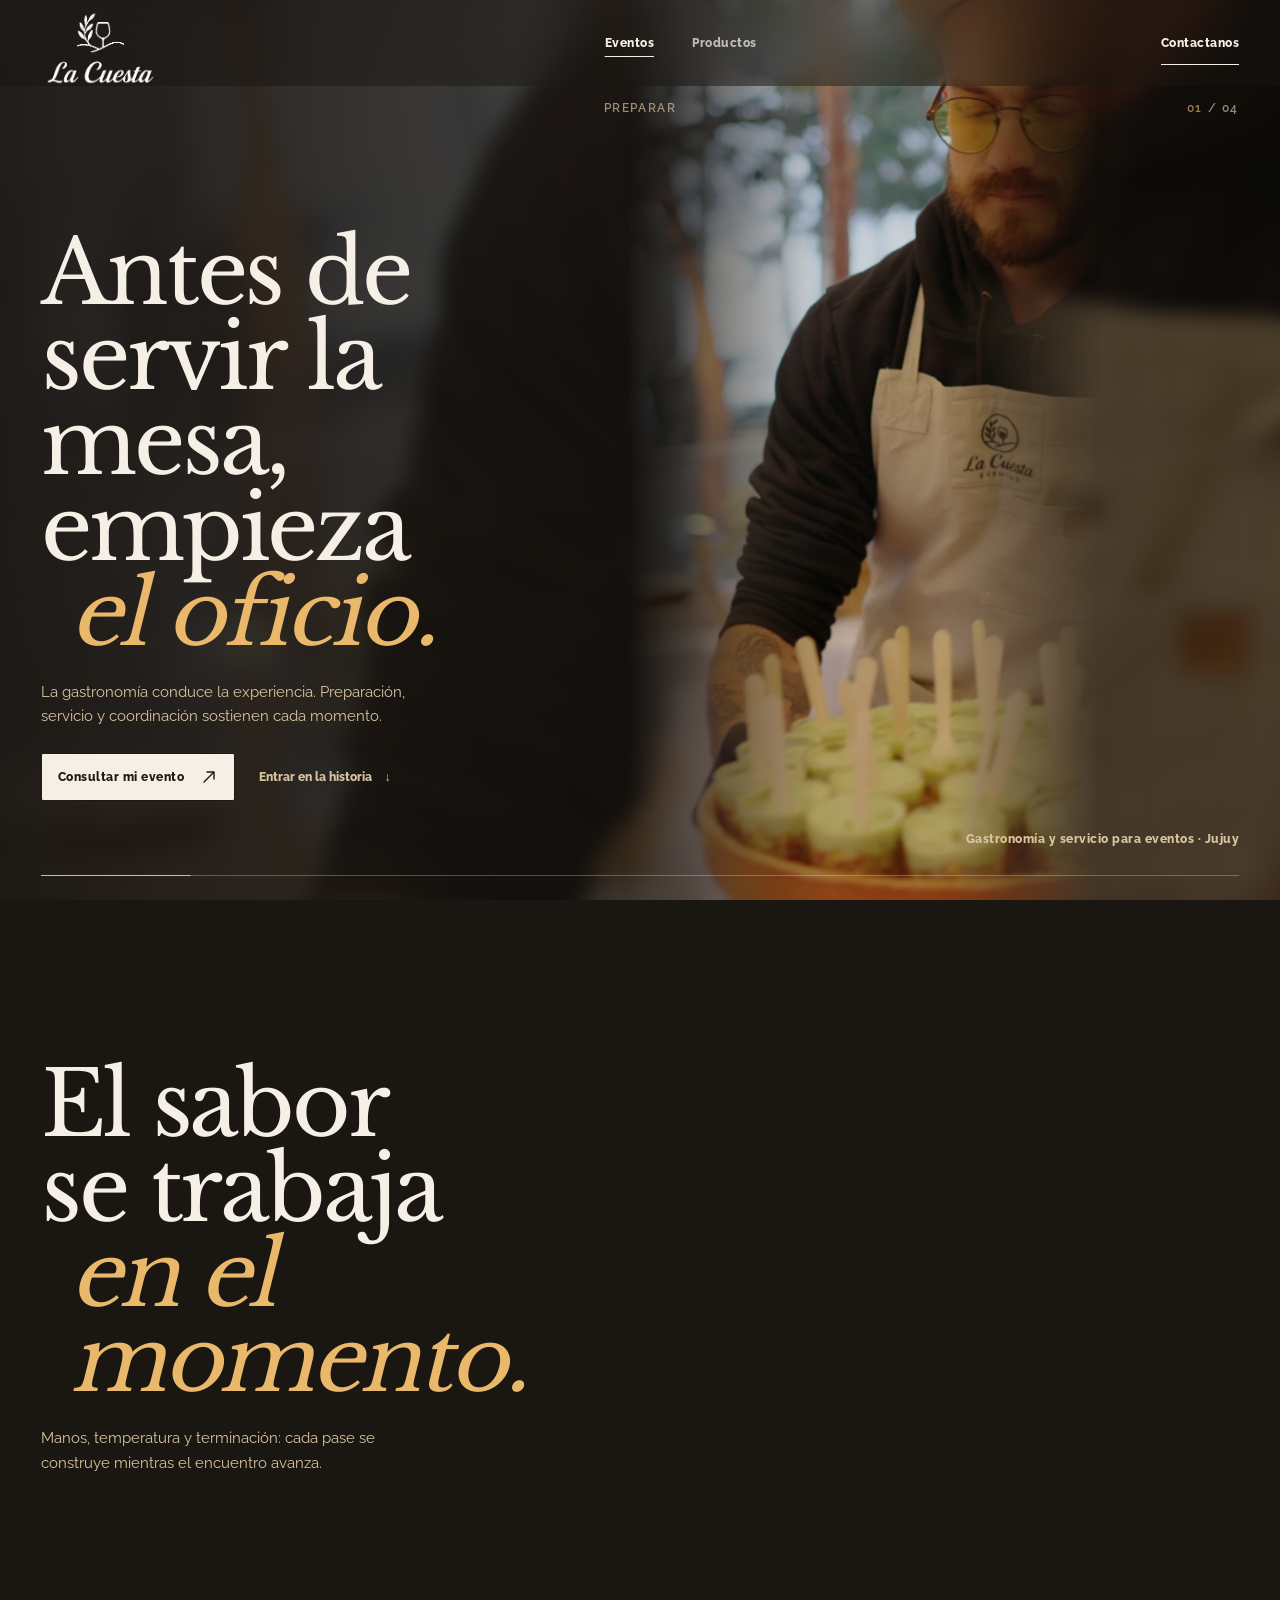
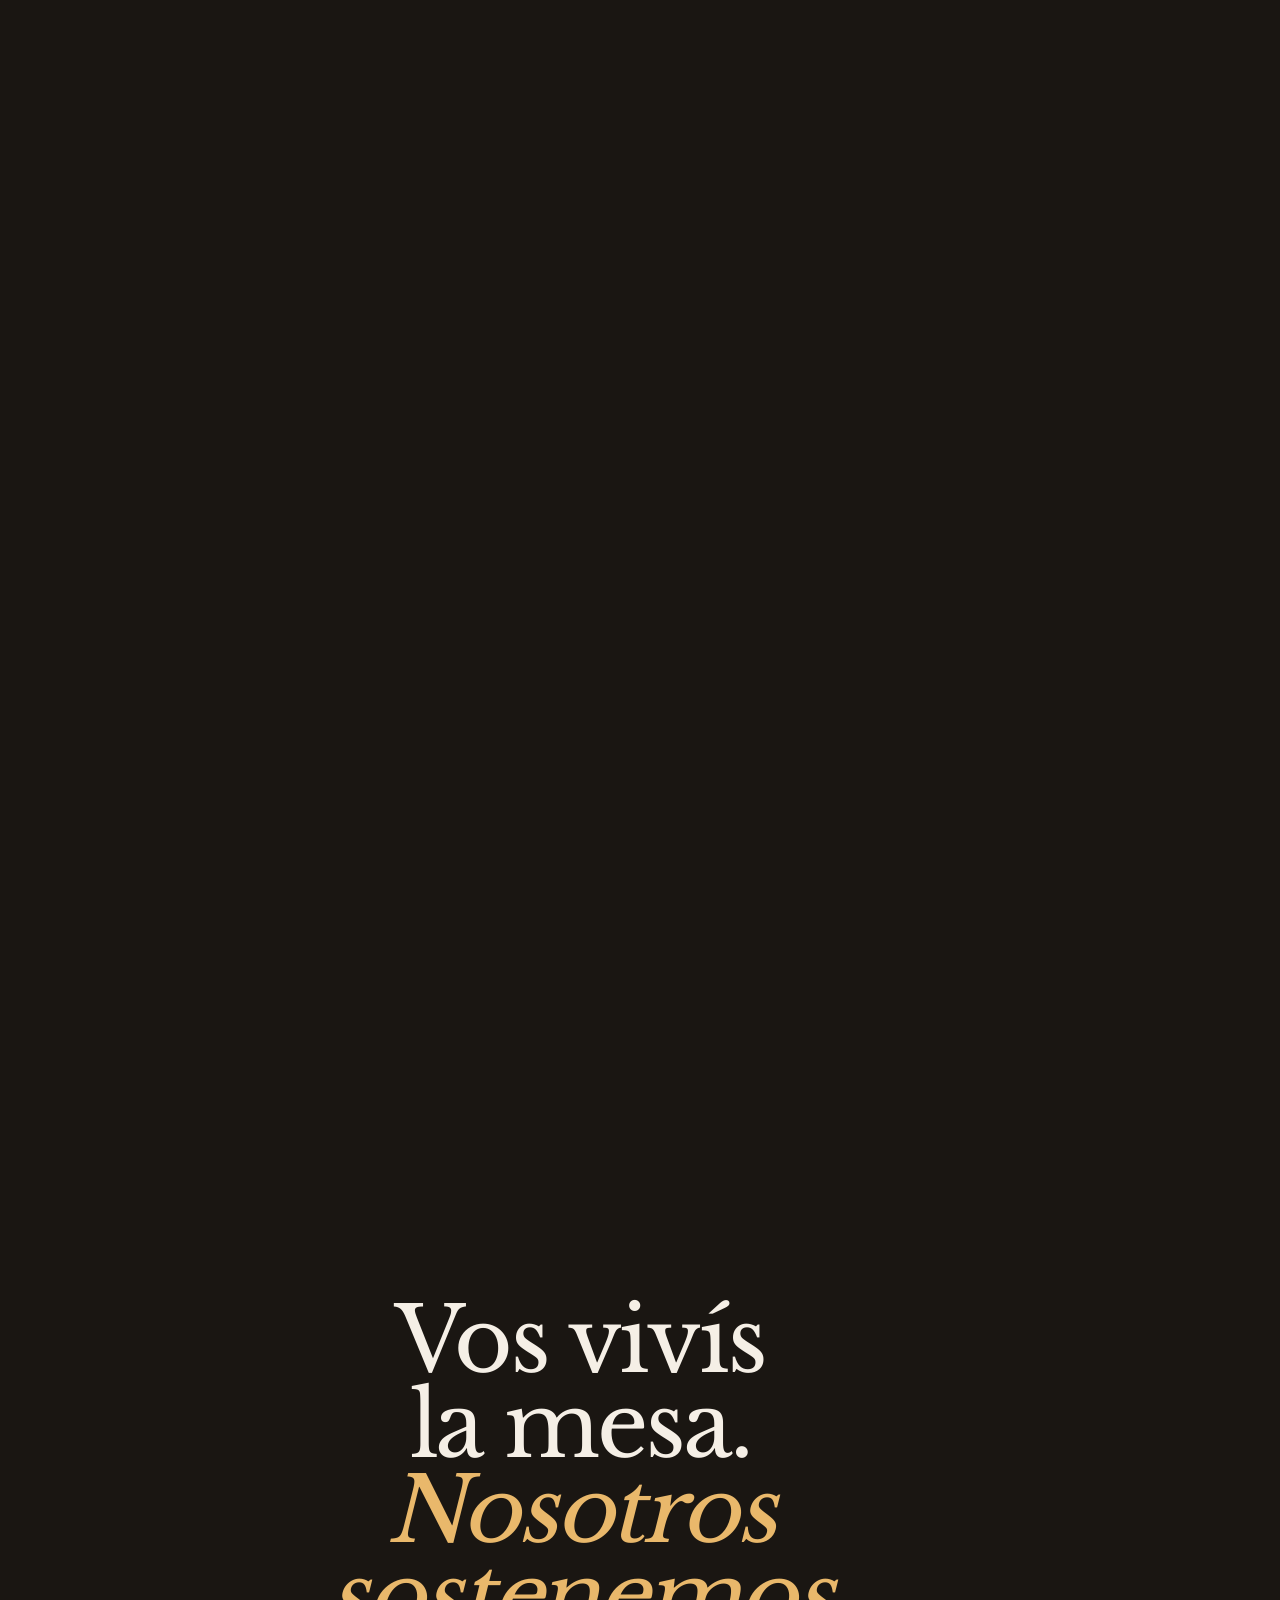
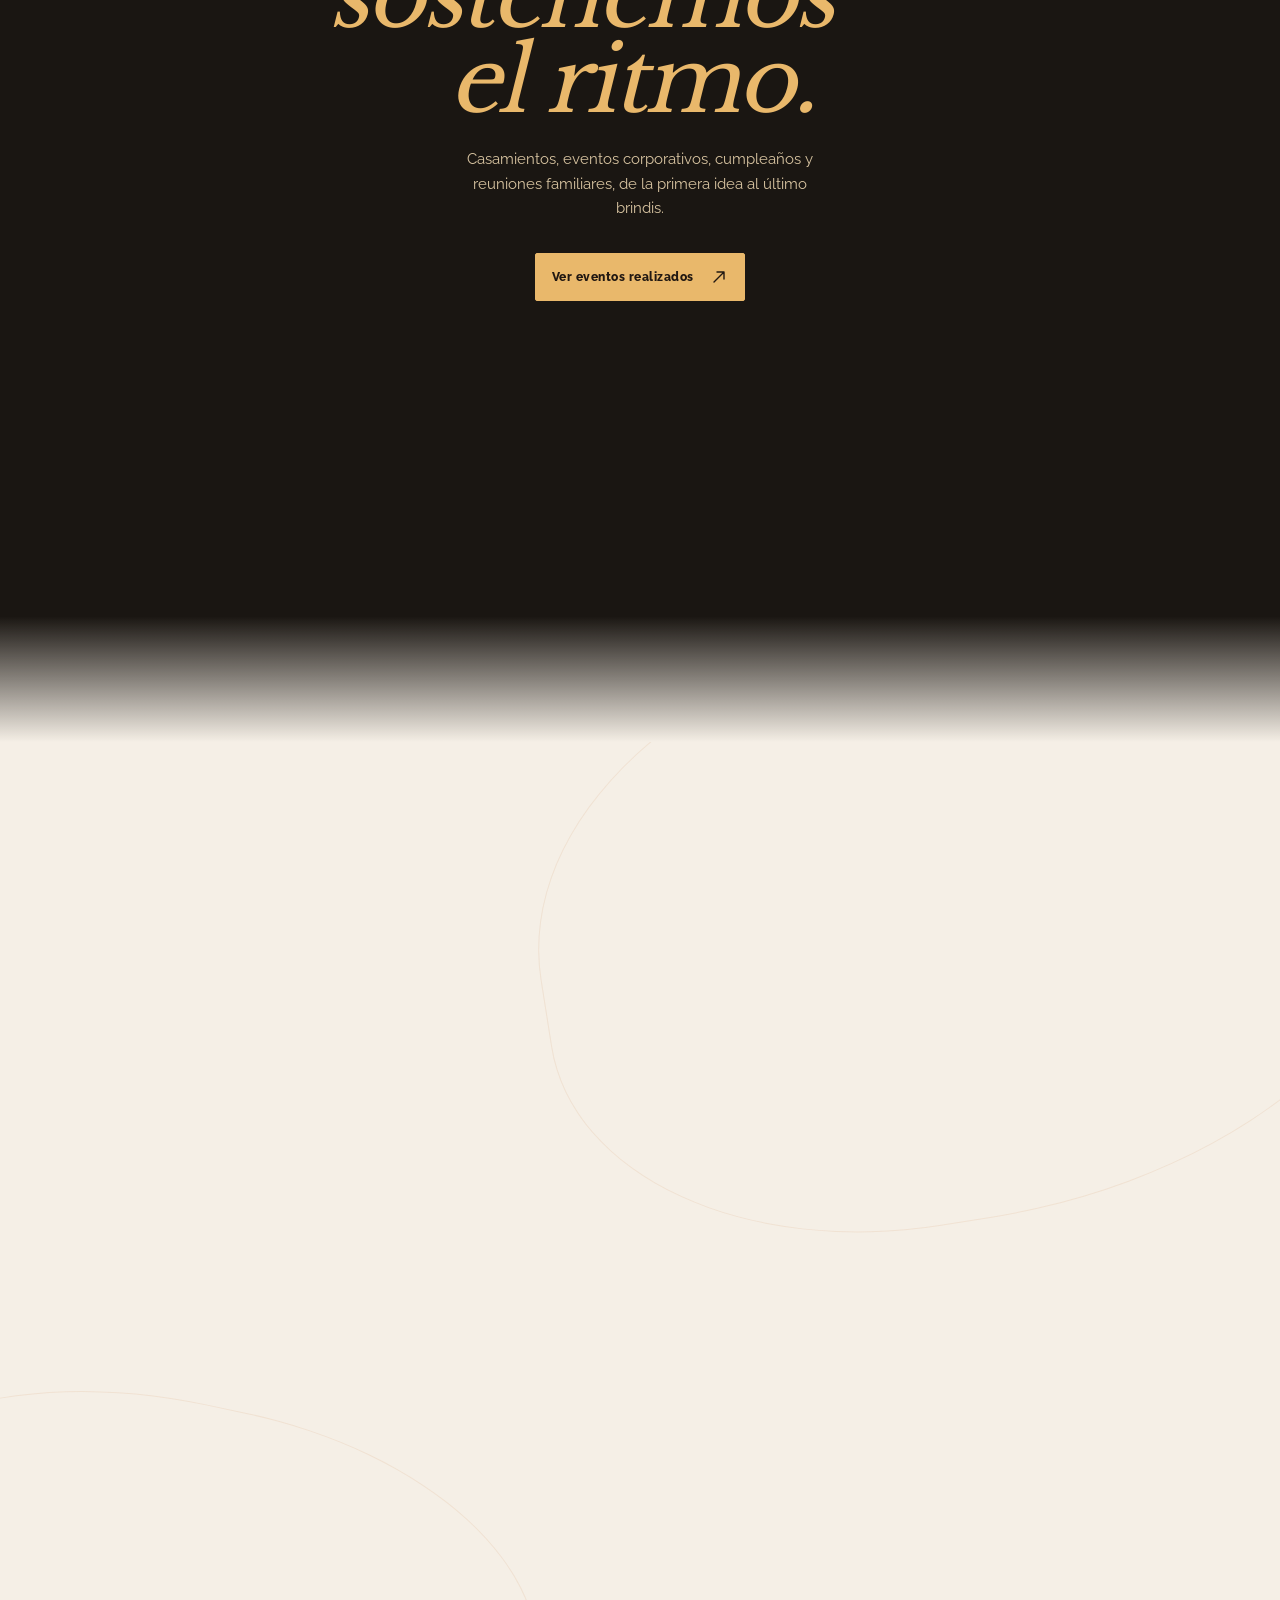
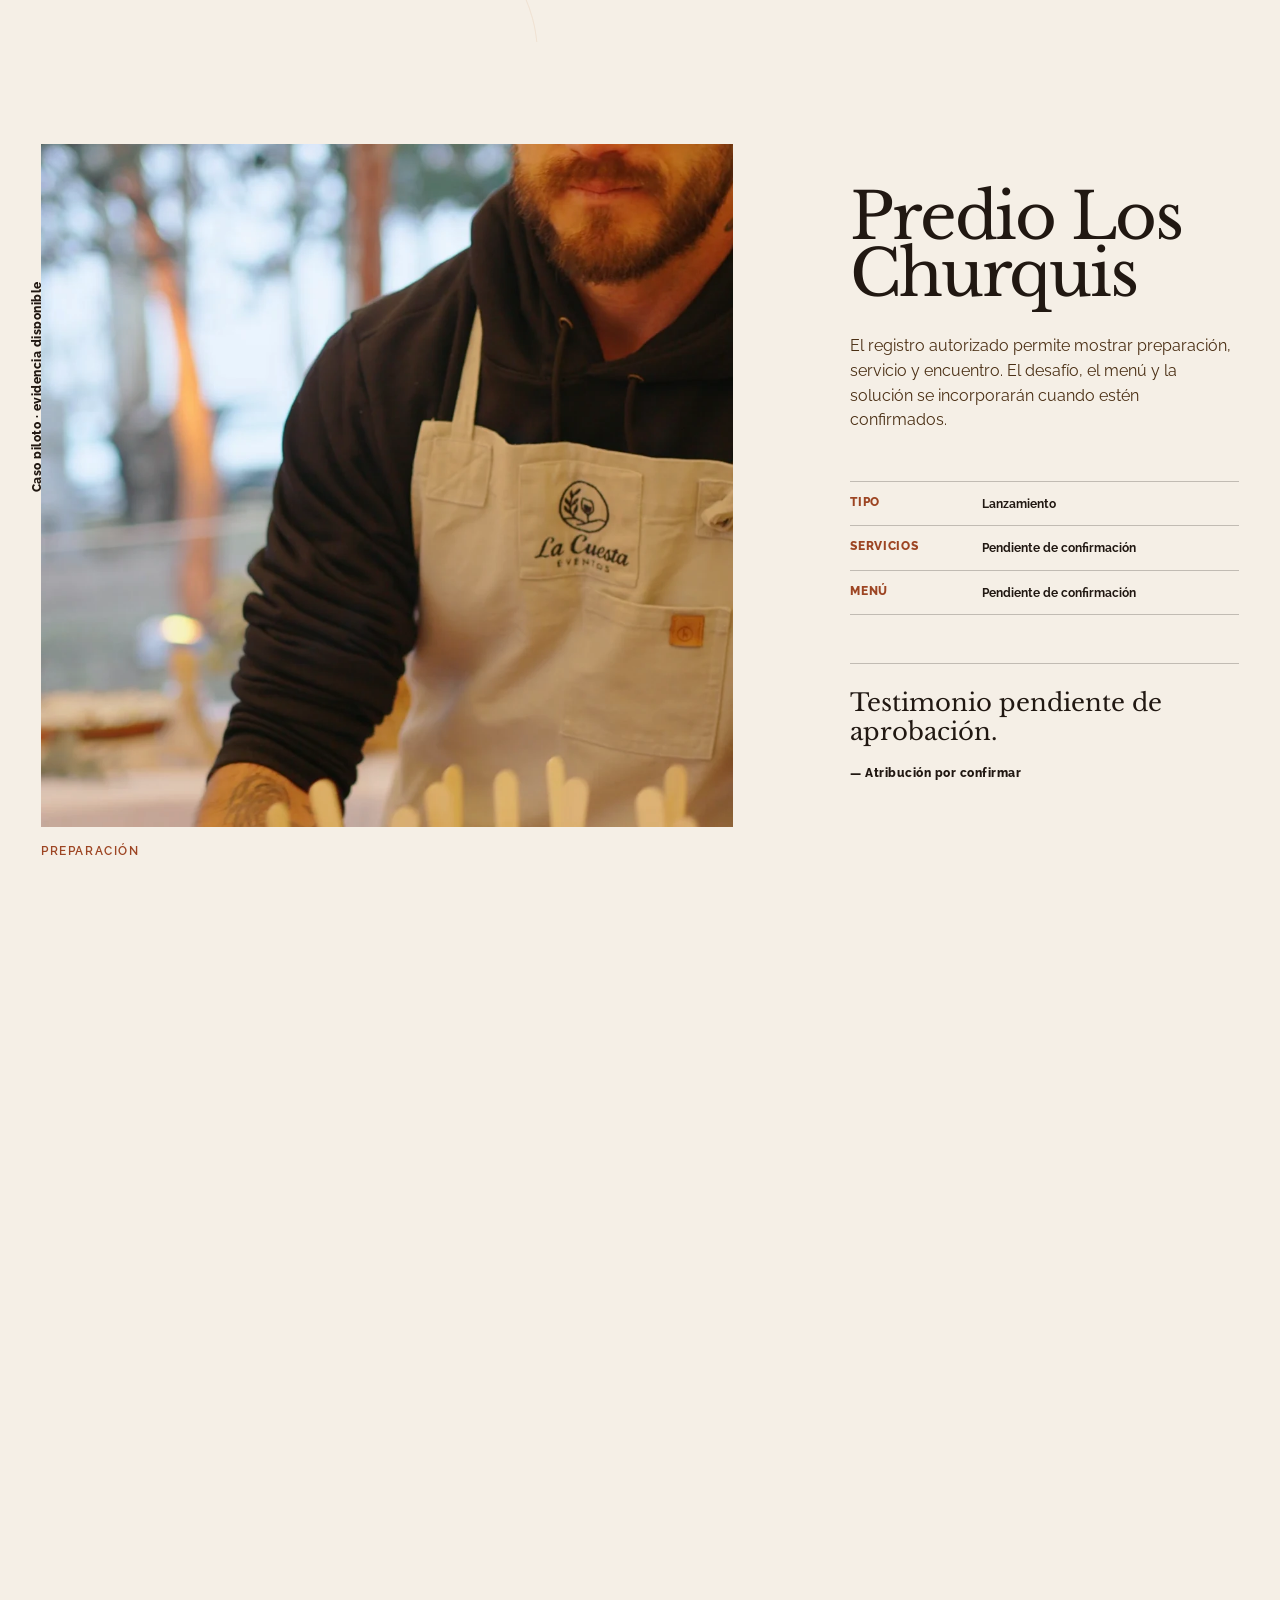
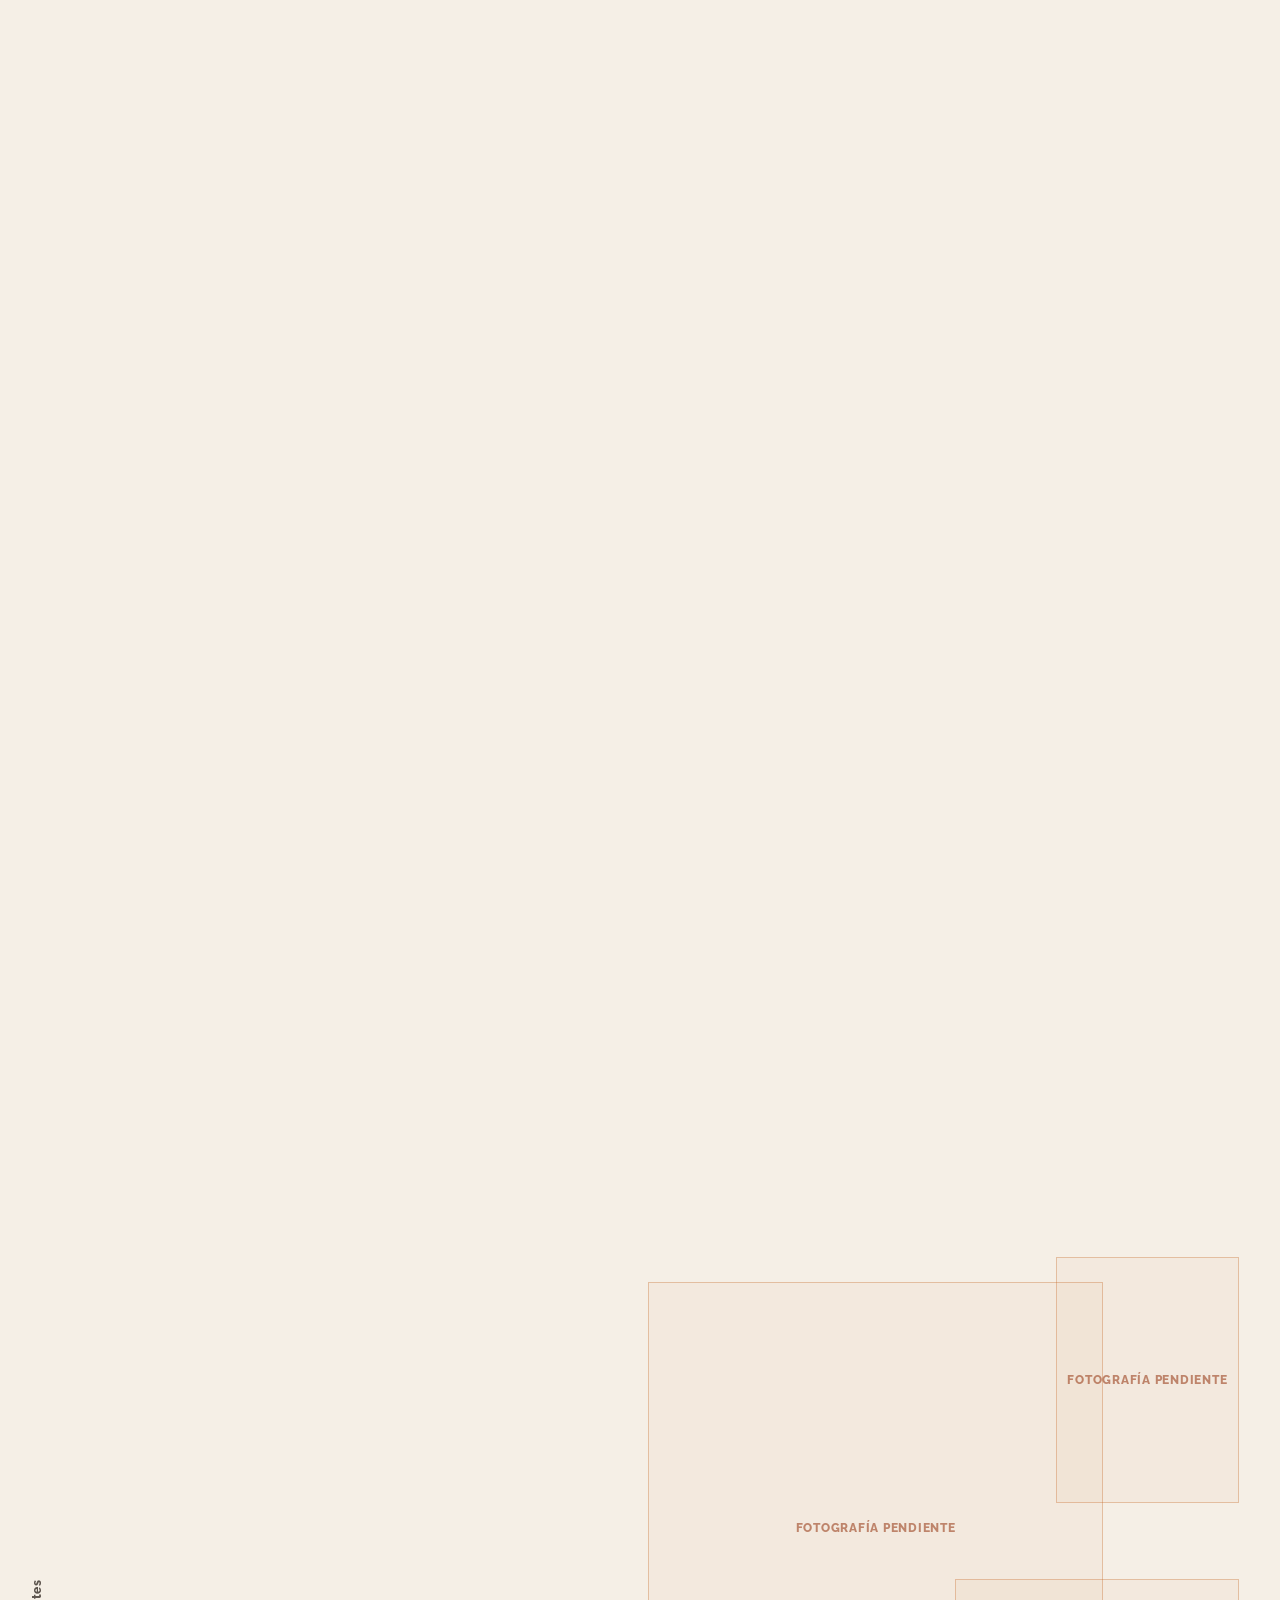
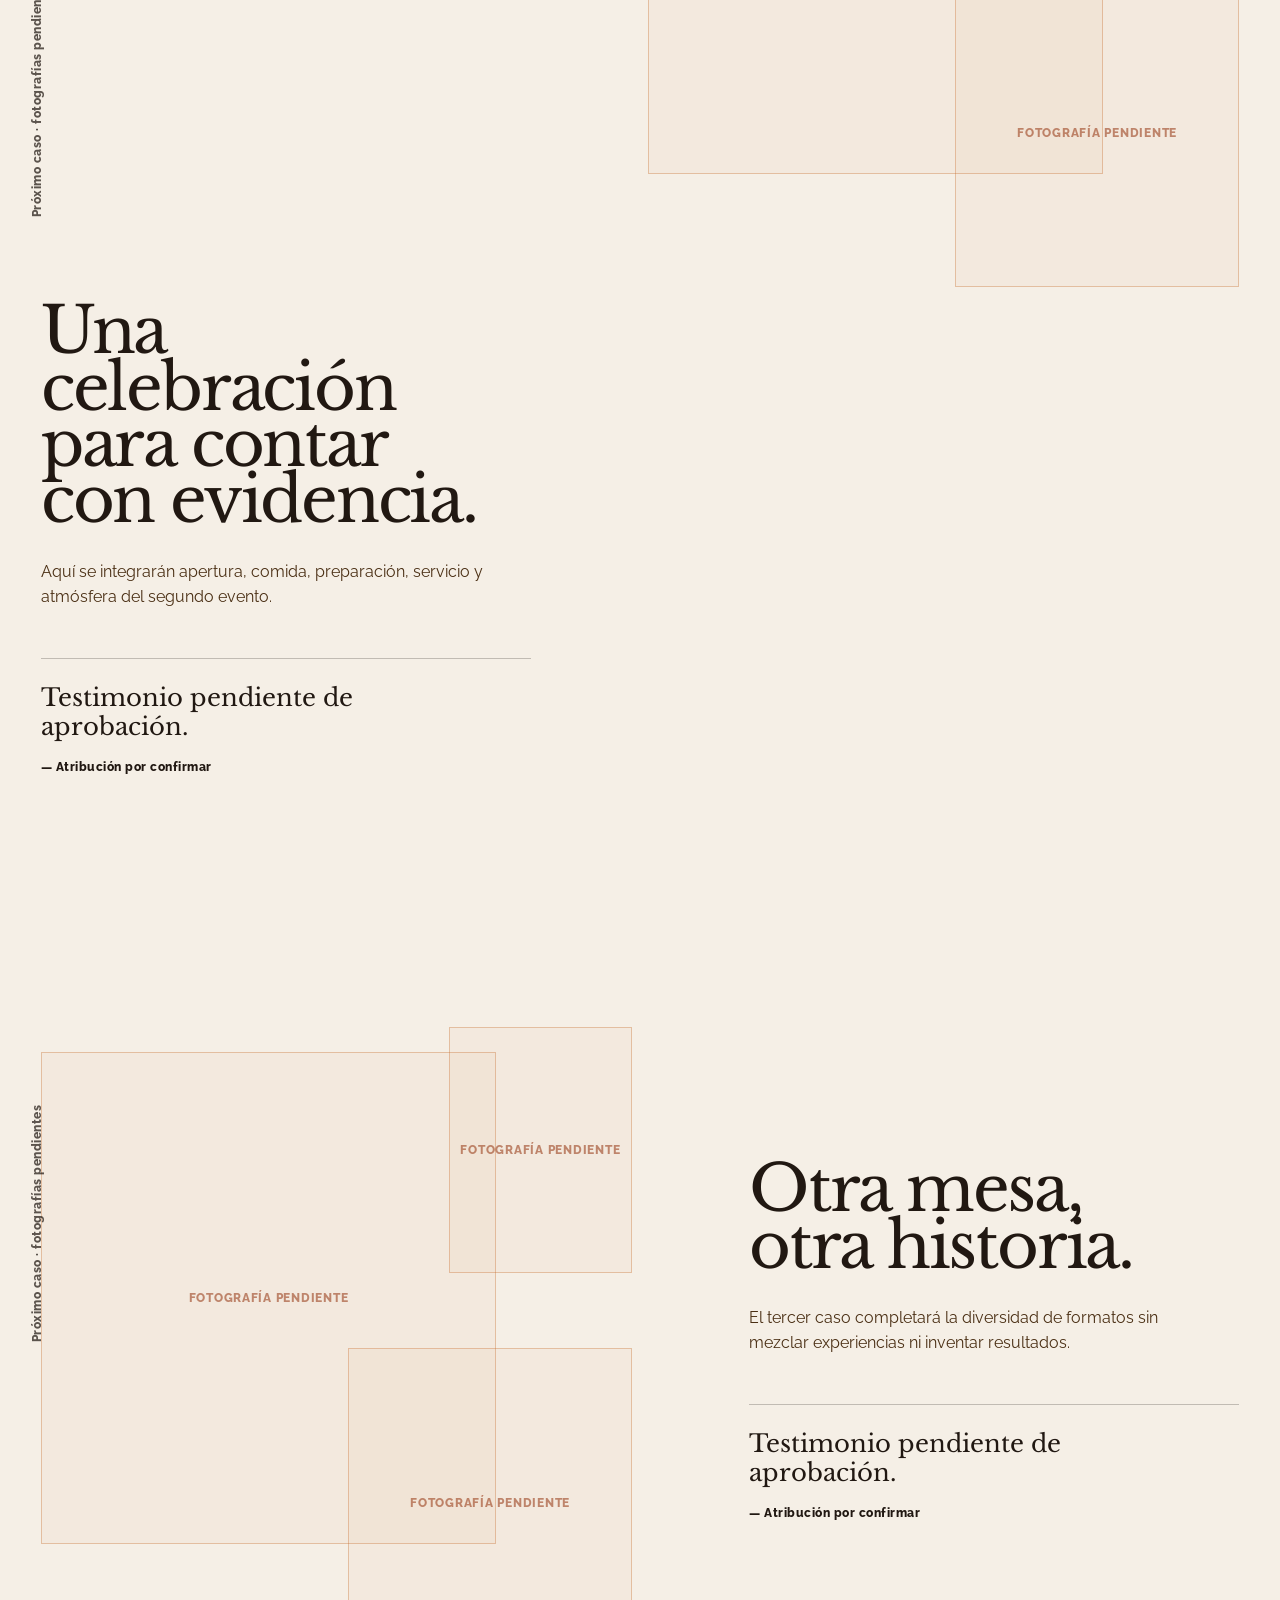
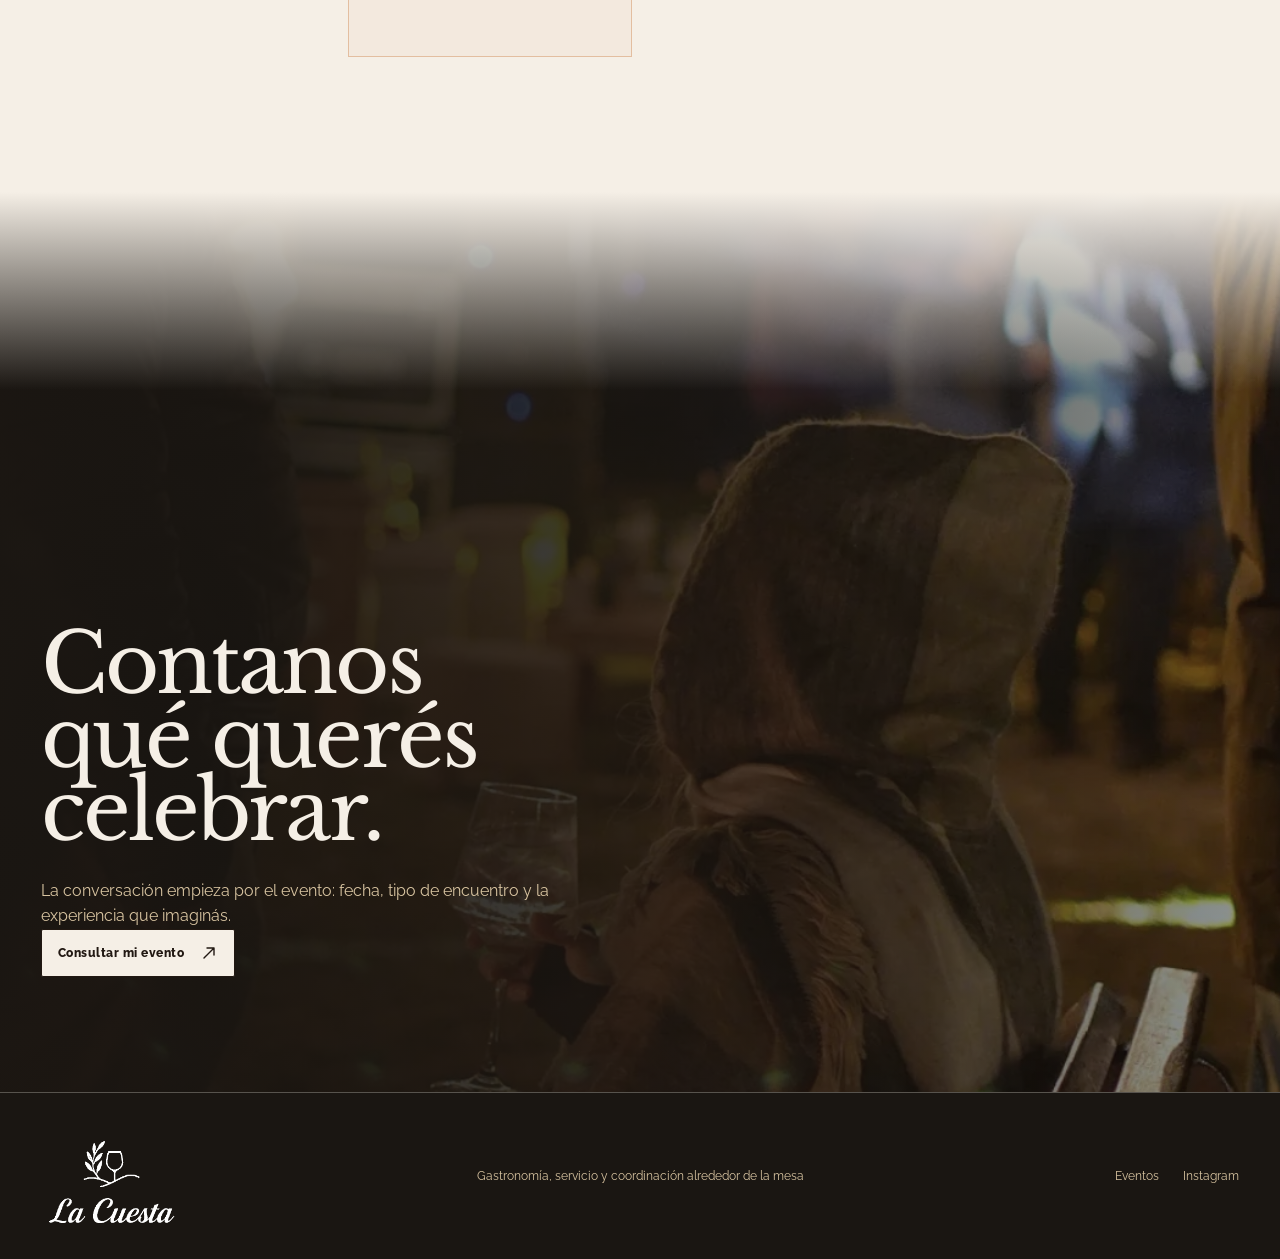
==== commit 5df3ee00: "Sincronizar el sitio con 59e0bb9 del repo de trabajo" ====
--- a/index.html
+++ b/index.html
@@ -7,8 +7,11 @@
     <meta name="theme-color" content="#1a1612" />
     <meta property="og:title" content="La Cuesta Eventos — alrededor de la mesa" />
     <meta property="og:description" content="Gastronomía, barra, personal y coordinación pensados como una misma experiencia." />
-    <meta property="og:image" content="assets/events/scene-serve-hd.webp" />
+    <meta property="og:type" content="website" />
+    <meta property="og:url" content="https://fzamo.github.io/la-cuesta/" />
+    <meta property="og:image" content="https://fzamo.github.io/la-cuesta/assets/events/scene-serve-hd.webp" />
     <title>La Cuesta Eventos — alrededor de la mesa</title>
+    <link rel="canonical" href="https://fzamo.github.io/la-cuesta/" />
     <link rel="icon" href="assets/favicon-32.png" type="image/png" sizes="32x32" />
     <link rel="apple-touch-icon" href="assets/apple-touch-icon.png" sizes="180x180" />
     <link rel="preload" href="assets/fonts/libre-baskerville-400-latin.woff2" as="font" type="font/woff2" crossorigin />
@@ -17,8 +20,8 @@
     <!-- Limite de mundo: 820px (compacto = sangre completa + master 720x1280). Sincronizado con styles.css § "limite de mundo" y app.js WORLD_COMPACT_MAX. -->
     <link rel="preload" href="assets/events/scene-prepare-hd.mp4?v=6" as="video" type="video/mp4" media="(min-width: 821px)" fetchpriority="high" />
     <link rel="preload" href="assets/events/scene-prepare-mobile.mp4?v=6" as="video" type="video/mp4" media="(max-width: 820px)" fetchpriority="high" />
-    <link rel="stylesheet" href="styles.css?v=83" />
-    <script src="app.js?v=67" defer></script>
+    <link rel="stylesheet" href="styles.css?v=87" />
+    <script src="app.js?v=69" defer></script>
   </head>
   <body class="page-events" data-scene="0">
     <a class="skip-link" href="#contenido">Saltar al contenido</a>
--- a/styles.css
+++ b/styles.css
@@ -283,7 +283,9 @@
 /* Progreso (P0-4 / P1-4). Un folio y una timeline para los tres mundos: el film de Eventos,
    el riel de casos y el mundo de Productos. Antes eran cuatro copias de dos componentes con
    anclaje, color y opacidad expresados distinto en cada superficie. */
-.folio { position: absolute; z-index: var(--z-chrome); top: calc(var(--header-h) + 16px); right: var(--page-x); left: var(--page-x); display: flex; justify-content: space-between; color: var(--folio-label); font-size: var(--t-micro); font-weight: 600; letter-spacing: var(--ls-folio); text-transform: uppercase; opacity: var(--folio-opacity); transition: color var(--d-scene) var(--ease-out), opacity var(--d-scene) var(--ease-out); }
+.folio { position: absolute; z-index: var(--z-chrome); top: calc(var(--header-h) + 16px); right: var(--page-x); left: var(--page-x); display: flex; justify-content: space-between; color: var(--folio-label); font-size: var(--t-micro); font-weight: 600; letter-spacing: var(--ls-folio); text-transform: uppercase; opacity: var(--folio-opacity); transition: color var(--d-scene) var(--ease-out), opacity var(--d-fast) var(--ease-out); }
+/* Cede cuando la copia le pasa por debajo: dos tipografias en la misma banda es ruido. */
+.folio.is-shy { opacity: 0; }
 .folio > span:first-child { position: absolute; left: 50%; transform: translateX(-50%); }
 .folio__count { margin-left: auto; }
 .folio__count b { color: var(--folio-mark); font-weight: inherit; transition: color var(--d-scene) var(--ease-out); }
@@ -293,7 +295,9 @@
 .timeline--rail { top: calc(100svh - 24px); bottom: auto; }
 
 .film-track { position: relative; z-index: var(--z-raise); margin-top: -100svh; }
-.film-coda { height: 100svh; }
+/* Rampa de salida del film, no una pantalla en blanco: con 100svh el viewport se
+   quedaba 650px de scroll sin nada que leer. */
+.film-coda { height: 38svh; }
 .film-scene { position: relative; min-height: 100svh; padding: var(--header-h) var(--page-x) 52px; scroll-snap-align: center; }
 .film-scene__copy { position: absolute; z-index: var(--z-content); max-width: min(760px, 60vw); }
 .film-scene h1, .film-scene h2 { margin: 0; font-family: var(--display); font-weight: 400; letter-spacing: var(--ls-display); line-height: var(--lh-hero); text-wrap: balance; }
@@ -362,6 +366,16 @@
 .js-ready .film-scene.is-active .scene-caption,
 .js-ready .film-scene.is-active .location-note,
 .js-ready .film-scene.is-active .service-score { transition-delay: calc(var(--i, 0) * var(--stagger)); }
+/* Vuelco a papel: la copia del film se retira con el cambio de mundo en vez de esperar a
+   salir por arriba. Sin esto la rampa de salida necesita una pantalla entera vacia para
+   que el vuelco no caiga sobre texto claro. */
+.js-ready .page-events[data-scene="4"] .film-scene.is-active .film-heading__line,
+.js-ready .page-events[data-scene="4"] .film-scene.is-active .film-scene__copy > p,
+.js-ready .page-events[data-scene="4"] .film-scene.is-active .film-scene__copy > .scene-actions,
+.js-ready .page-events[data-scene="4"] .film-scene.is-active .film-scene__copy > .action,
+.js-ready .page-events[data-scene="4"] .film-scene.is-active .scene-caption,
+.js-ready .page-events[data-scene="4"] .film-scene.is-active .location-note,
+.js-ready .page-events[data-scene="4"] .film-scene.is-active .service-score { opacity: 0; transform: translate3d(0, -20px, 0); transition-delay: 0s; }
 .js-ready .film-heading__line:nth-child(2) { --i: 1; }
 .js-ready .film-heading__line:nth-child(3) { --i: 2; }
 .js-ready .film-heading__line:nth-child(4) { --i: 3; }
@@ -754,6 +768,9 @@
 /* Events 2026: culinary narrative, real proof and interruption-safe media. */
 .page-events .site-header::after { display: none; }
 .page-events .site-header.is-scrolled:not(.is-solid) { background: color-mix(in srgb, var(--ink-deep) 72%, transparent); -webkit-backdrop-filter: var(--glass); backdrop-filter: var(--glass); }
+/* En la coda el mundo pasa a papel y el header vuelve a tinta (l. 237-239): la barra
+   oscura del scroll lo dejaria tinta sobre tinta --1.03:1 medido--. */
+.page-events[data-scene="4"] .site-header.is-scrolled:not(.is-solid) { background: color-mix(in srgb, var(--paper) 82%, transparent); }
 .page-events .film-stills { z-index: var(--z-base); opacity: 1; }
 .page-events .film-video { z-index: var(--z-raise); opacity: 0; transition: opacity var(--d-scene) var(--ease-out), filter var(--d-scene) var(--ease-out), transform var(--d-scene) var(--ease-out); }
 .page-events .film-video.is-current { opacity: 1; }
@@ -850,7 +867,8 @@
   .page-events .film-scene h1,
   .page-events .film-scene h2,
   .page-events .film-scene--night h2 { max-width: 10ch; }
-  .page-events .film-scene--rhythm .service-score { top: 103svh; right: var(--page-x); bottom: auto; left: var(--page-x); display: block; width: auto; }
+  /* Anclada abajo como el resto de lo secundario en movil: un top en svh no sabe cuanto mide la copia. */
+  .page-events .film-scene--rhythm .service-score { right: var(--page-x); left: var(--page-x); display: block; width: auto; }
   .page-events .service-score li { grid-template-columns: .7fr 1fr; padding: var(--s-3) 0; }
   .page-events .film-scene--table .scene-caption { --caption-b: 34px; }
   .page-events .film-scene--night .location-note { --caption-b: 30px; }
@@ -883,7 +901,6 @@
   .page-events .film-scene--rhythm { min-height: 154svh; }
   .page-events .film-scene--rhythm .film-scene__copy,
   .page-events .film-scene--table .film-scene__copy { top: 66svh; }
-  .page-events .film-scene--rhythm .service-score { top: 104svh; }
   .page-events .film-scene__copy > p { max-width: 33ch; }
   .page-events .film-heading__line--deep-indent { left: 0; margin-left: var(--s-2); }
   .page-events .film-scene--night .film-scene__copy { bottom: 132px; }
@@ -921,6 +938,7 @@
   .page-events .site-header:not(.is-solid),
   .page-events .site-header.is-scrolled:not(.is-solid),
   .site-header--paper { background: var(--ink-deep); color: var(--paper); }
+  .page-events[data-scene="4"] .site-header:not(.is-solid) { background: var(--paper); color: var(--ink); }
   .page-products .site-header.is-scrolled,
   .page-products[data-product-variant="tres-quesos"] .site-header { background: var(--paper); color: var(--ink); }
   .page-products .site-header.is-scrolled .brand img,
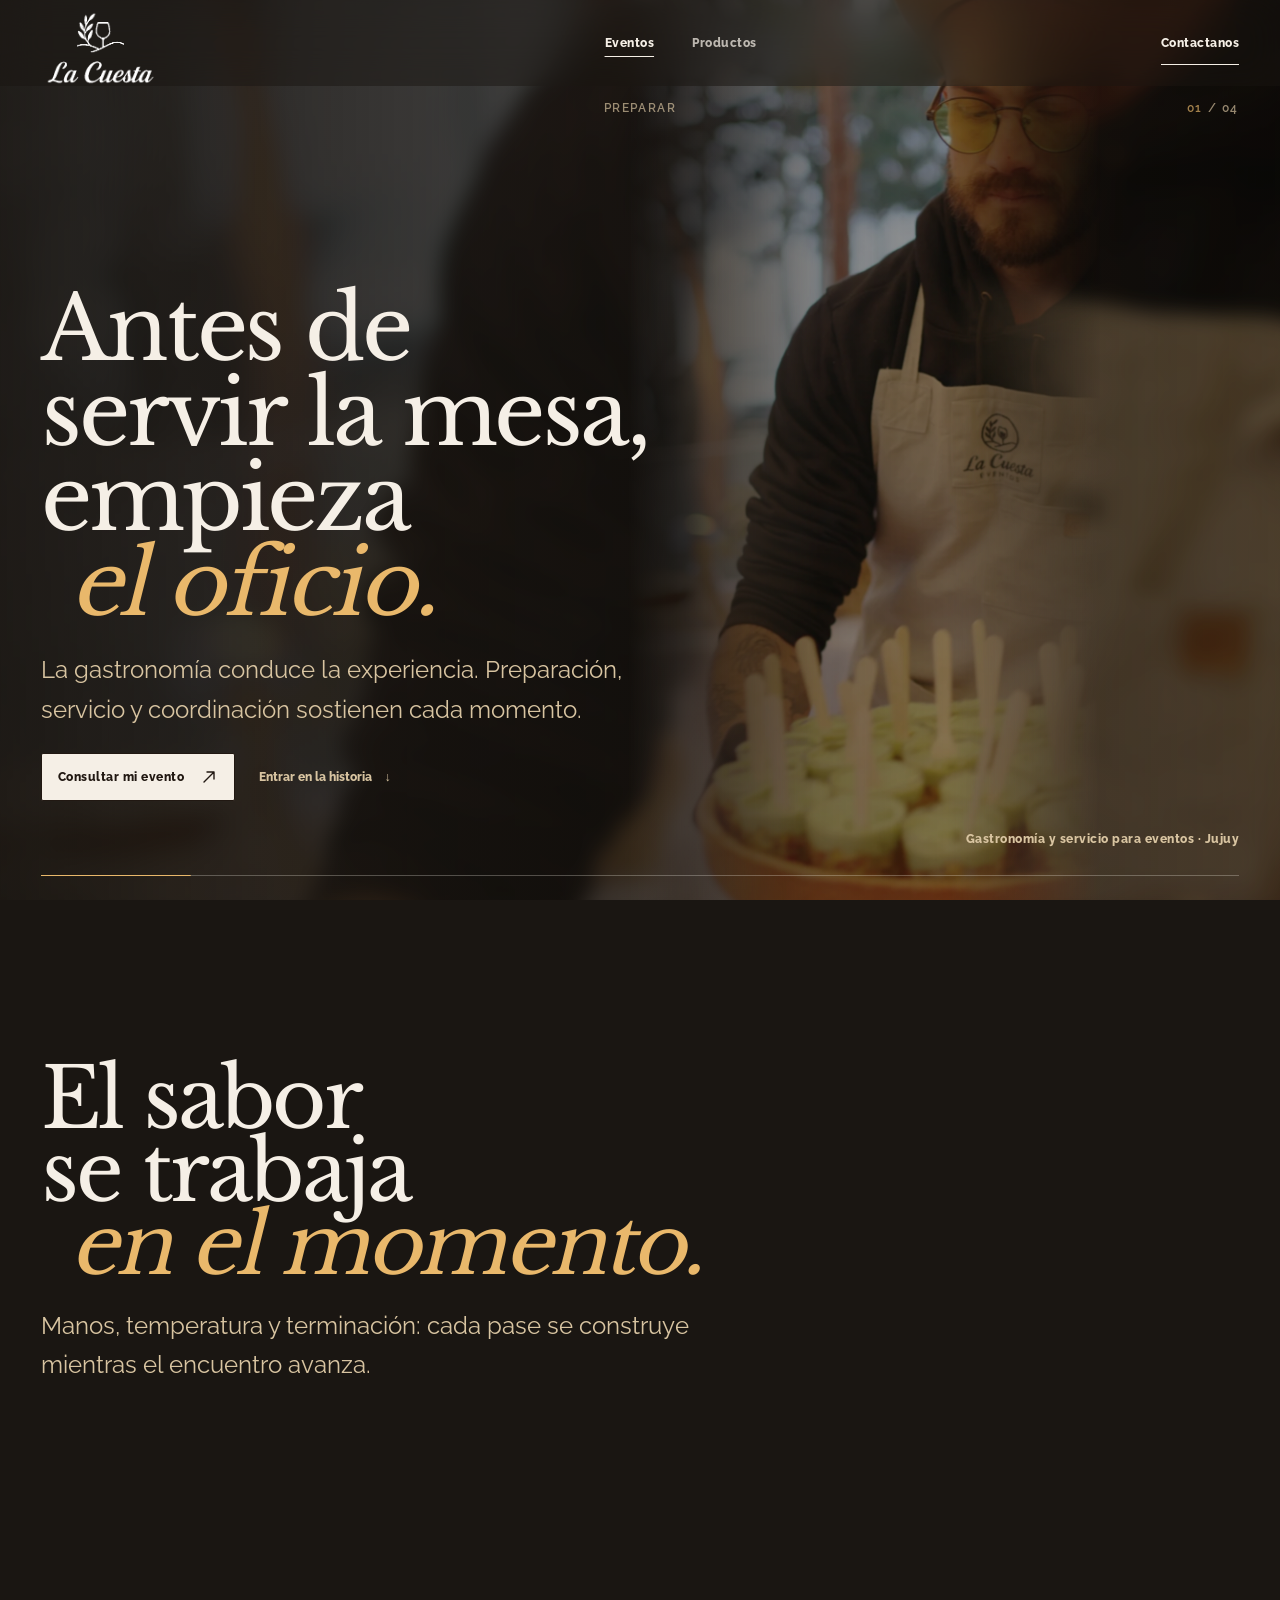
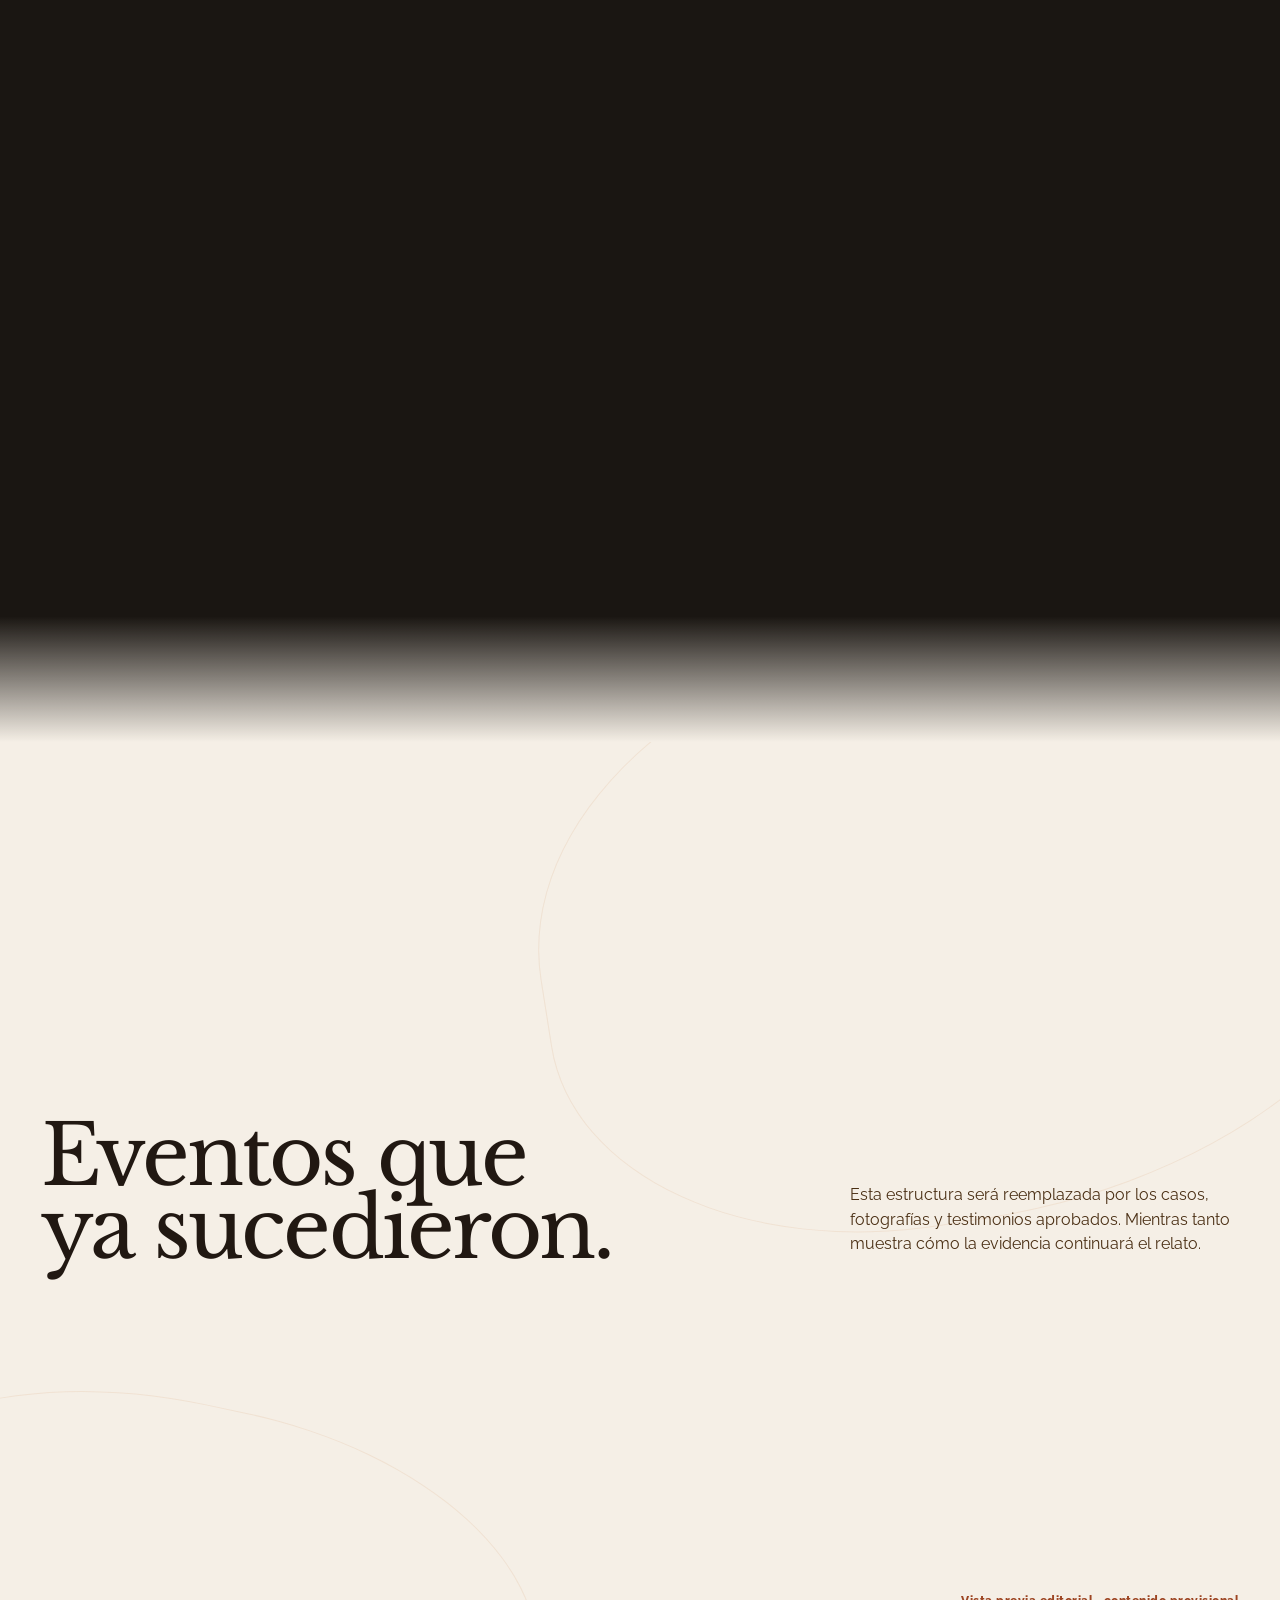
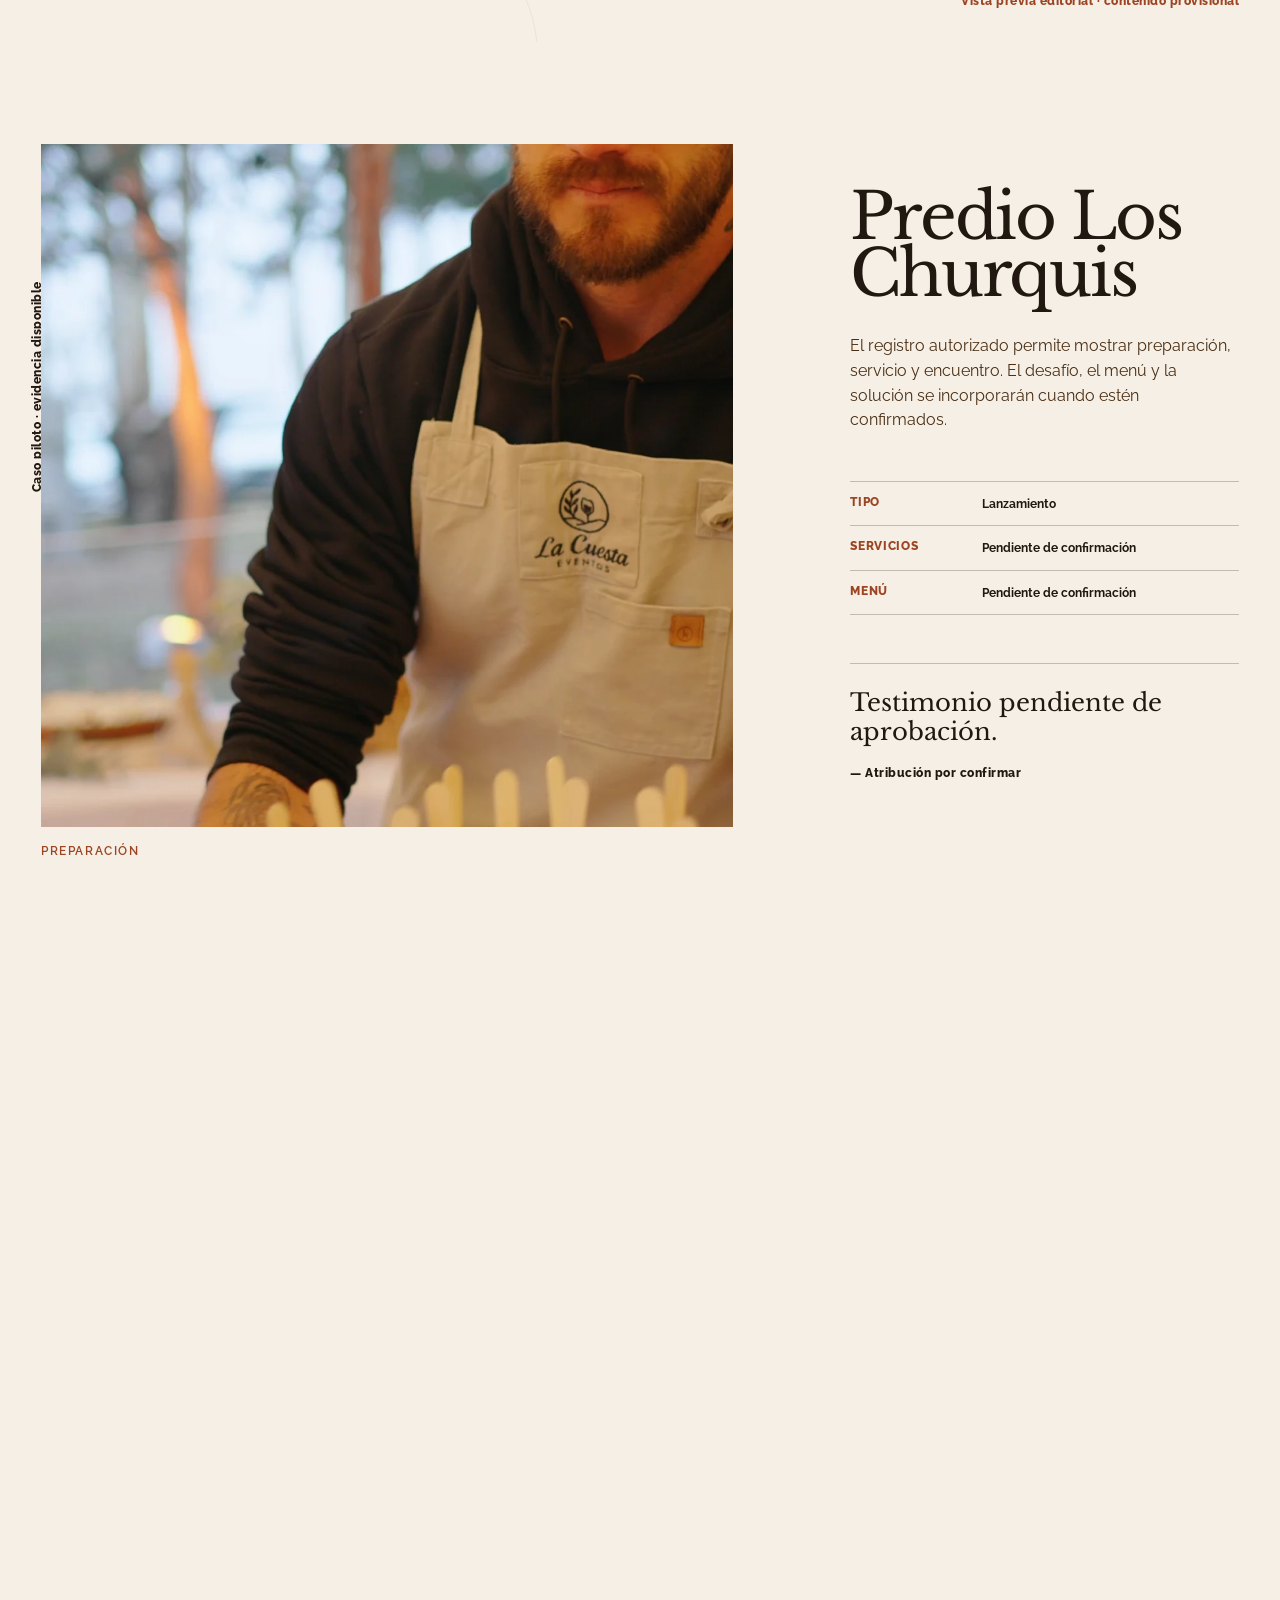
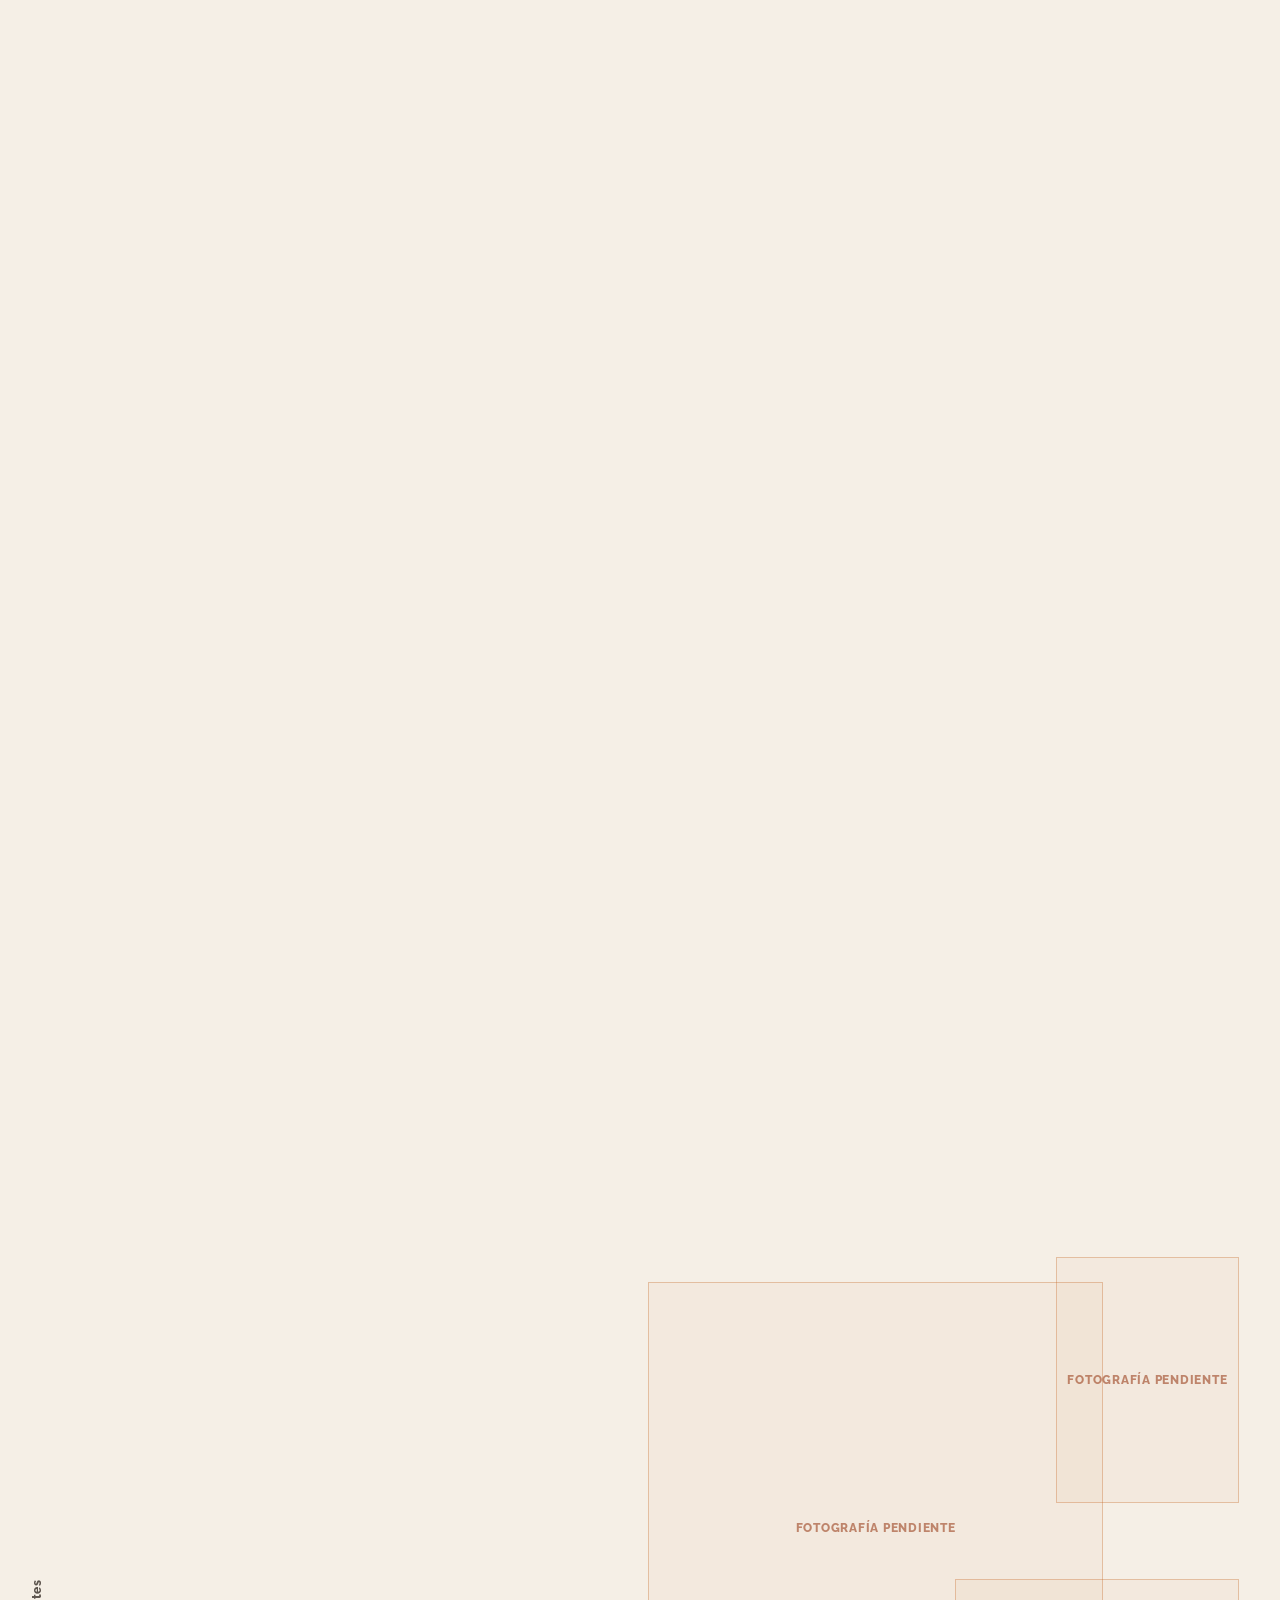
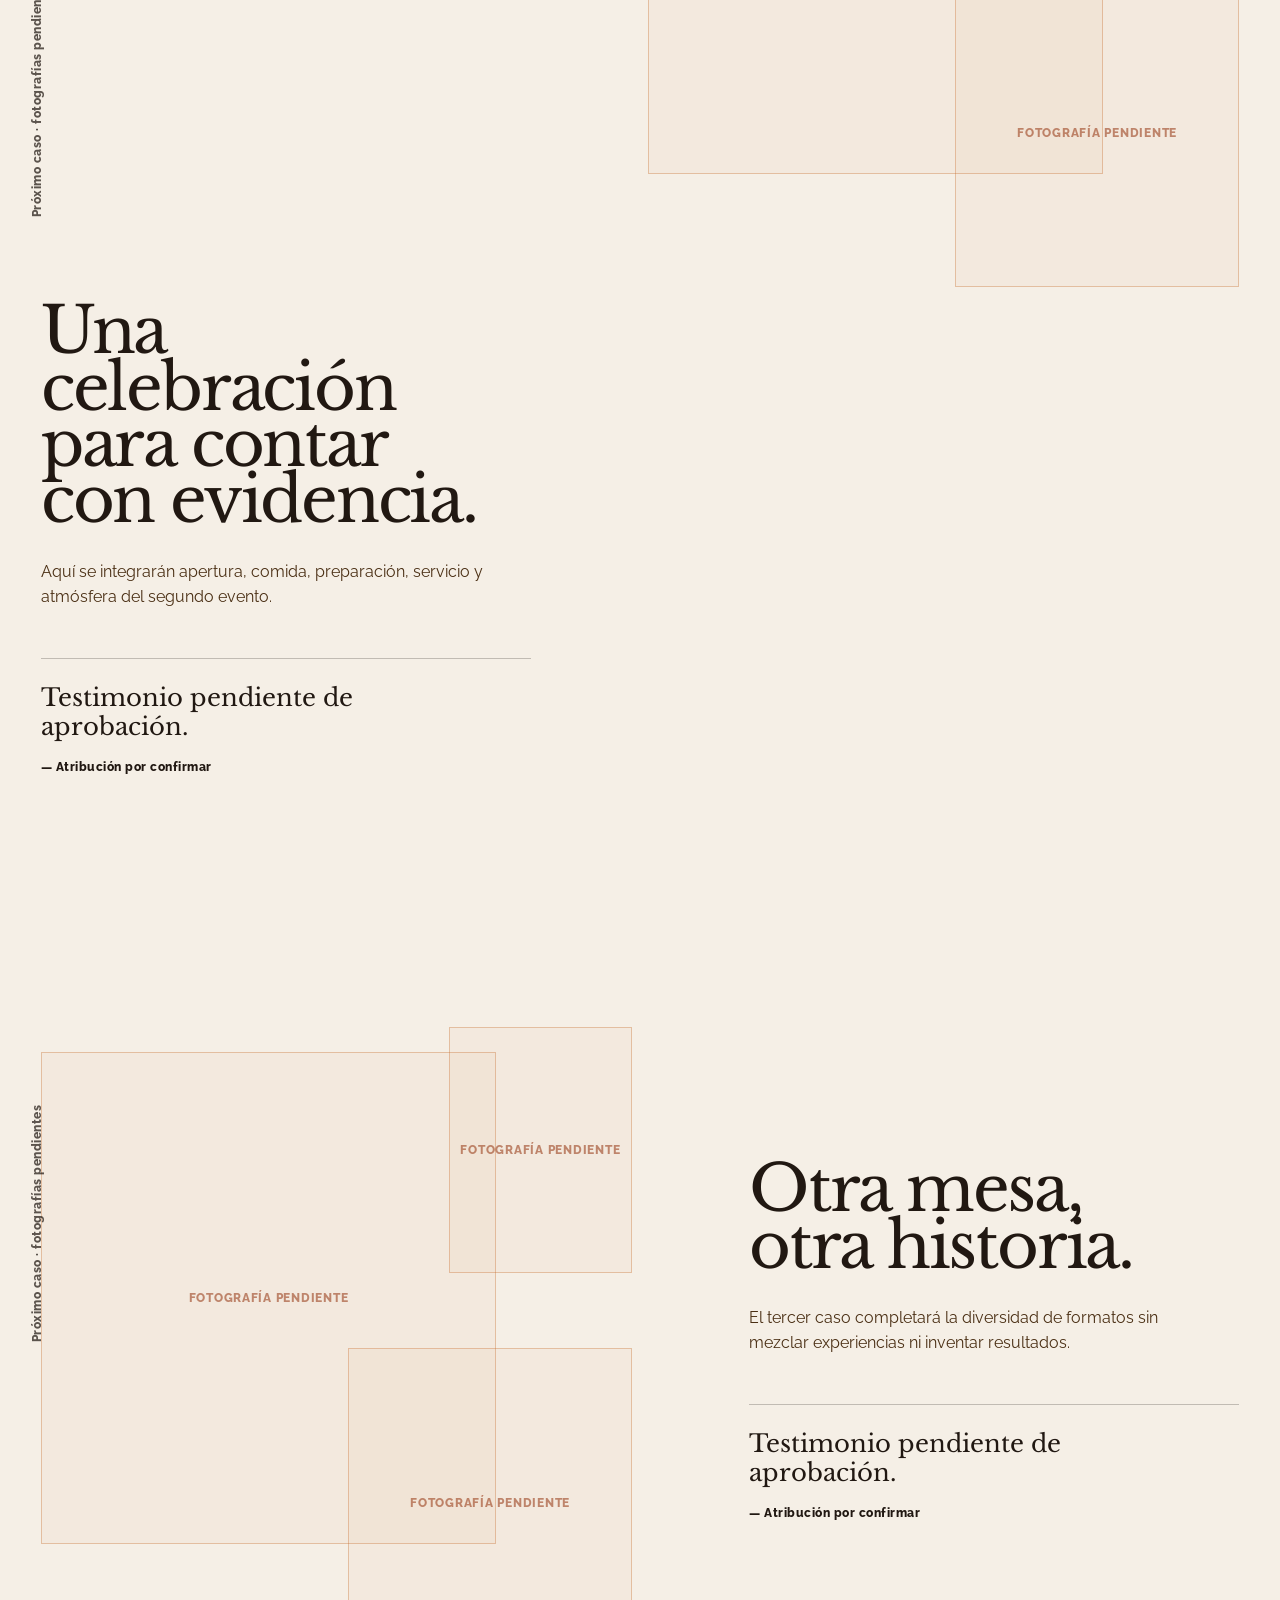
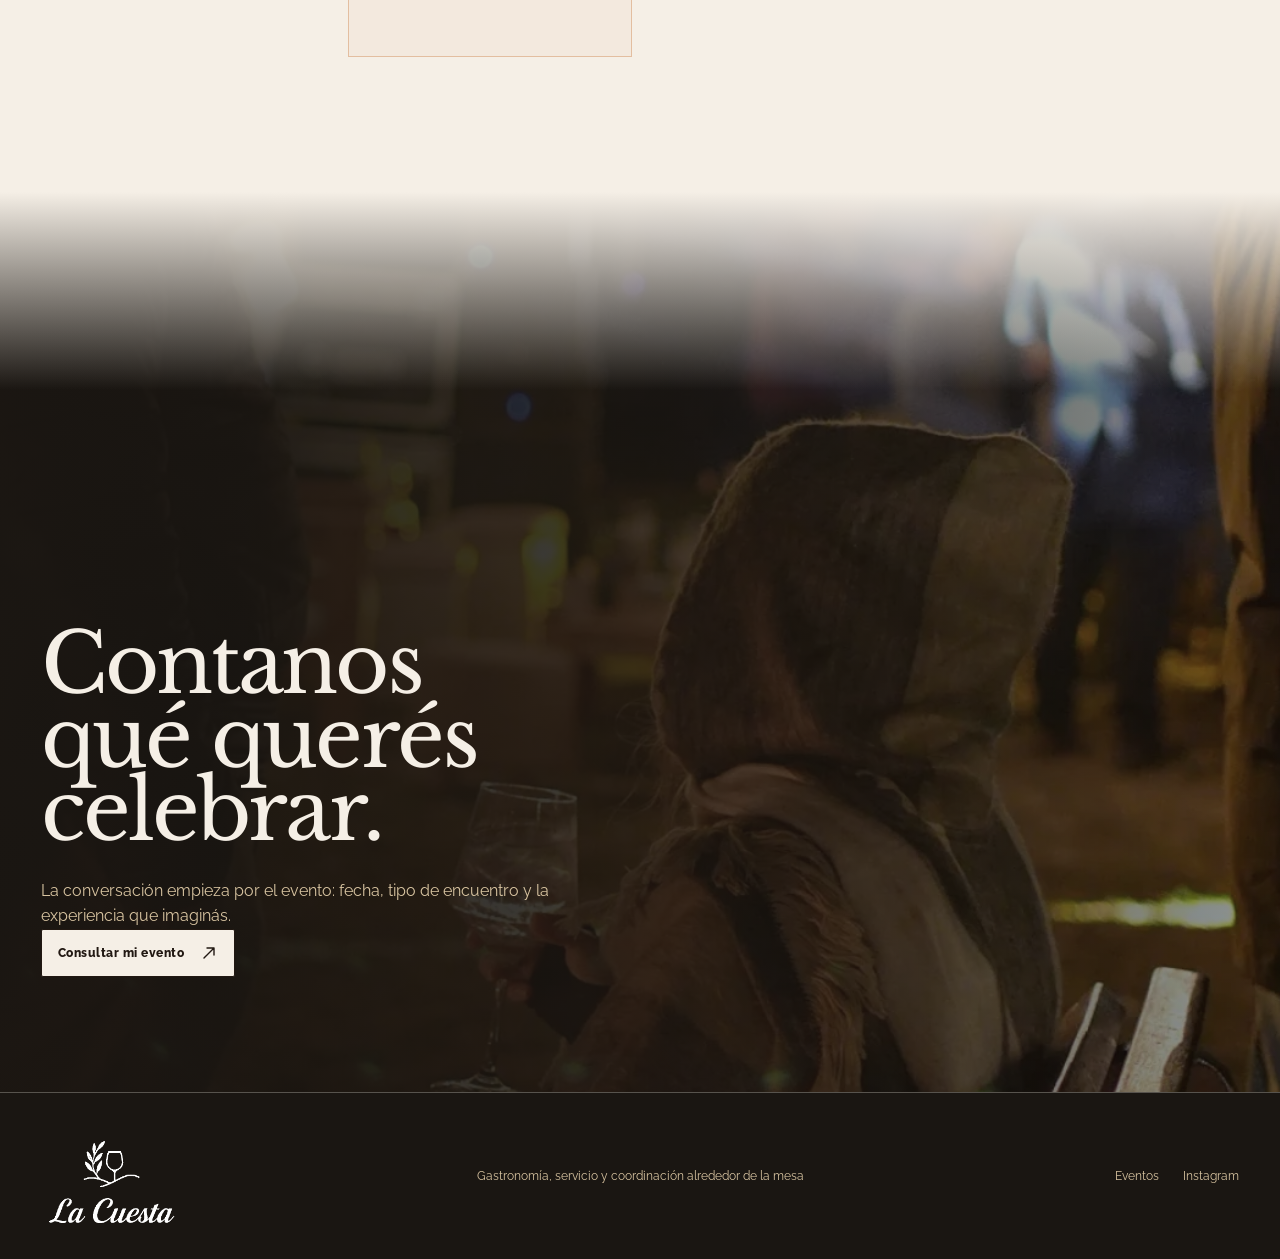
==== commit 5d5e3ad5: "Sincronizar el sitio con de74aca del repo de trabajo" ====
--- a/index.html
+++ b/index.html
@@ -12,6 +12,7 @@
     <meta property="og:image" content="https://fzamo.github.io/la-cuesta/assets/events/scene-serve-hd.webp" />
     <title>La Cuesta Eventos — alrededor de la mesa</title>
     <link rel="canonical" href="https://fzamo.github.io/la-cuesta/" />
+    <!-- WhatsApp: un destino por intencion sobre el mismo numero (543883456365). Si cambia el numero, cambian todas las ocurrencias de wa.me de este archivo. -->
     <link rel="icon" href="assets/favicon-32.png" type="image/png" sizes="32x32" />
     <link rel="apple-touch-icon" href="assets/apple-touch-icon.png" sizes="180x180" />
     <link rel="preload" href="assets/fonts/libre-baskerville-400-latin.woff2" as="font" type="font/woff2" crossorigin />
@@ -20,7 +21,7 @@
     <!-- Limite de mundo: 820px (compacto = sangre completa + master 720x1280). Sincronizado con styles.css § "limite de mundo" y app.js WORLD_COMPACT_MAX. -->
     <link rel="preload" href="assets/events/scene-prepare-hd.mp4?v=6" as="video" type="video/mp4" media="(min-width: 821px)" fetchpriority="high" />
     <link rel="preload" href="assets/events/scene-prepare-mobile.mp4?v=6" as="video" type="video/mp4" media="(max-width: 820px)" fetchpriority="high" />
-    <link rel="stylesheet" href="styles.css?v=87" />
+    <link rel="stylesheet" href="styles.css?v=95" />
     <script src="app.js?v=69" defer></script>
   </head>
   <body class="page-events" data-scene="0">
@@ -29,7 +30,7 @@
       <a class="brand" href="index.html" aria-label="La Cuesta Eventos, inicio"><img src="assets/la-cuesta-logo-white.png" width="460" height="150" alt="La Cuesta" /></a>
       <button class="menu-toggle" type="button" aria-expanded="false" aria-controls="site-nav" data-menu-toggle><span>Menú</span><span class="menu-toggle__mark" aria-hidden="true"><i></i><i></i></span></button>
       <nav class="site-nav" id="site-nav" aria-label="Navegación principal" data-nav><a href="index.html" aria-current="page">Eventos</a><a href="productos.html">Productos</a></nav>
-      <a class="header-action" href="https://wa.link/bw86pe" target="_blank" rel="noopener noreferrer">Contactanos</a>
+      <a class="header-action" href="https://wa.me/543883456365?text=Hola%21%20Quiero%20informaci%C3%B3n%20sobre%20el%20catering%20La%20Cuesta." target="_blank" rel="noopener noreferrer">Contactanos</a>
     </header>
 
     <main id="contenido">
@@ -63,7 +64,7 @@
             <div class="film-scene__copy">
               <h1 id="story-title" class="film-heading"><span class="film-heading__line">Antes de</span><span class="film-heading__line">servir la mesa,</span><span class="film-heading__line">empieza</span><span class="film-heading__line film-heading__line--accent">el oficio.</span></h1>
               <p>La gastronomía conduce la experiencia. Preparación, servicio y coordinación sostienen cada momento.</p>
-              <div class="scene-actions"><a class="action action--light" href="https://wa.link/bw86pe" target="_blank" rel="noopener noreferrer">Consultar mi evento <svg viewBox="0 0 18 18" aria-hidden="true"><path d="M4 14 14 4M7 4h7v7" /></svg></a><a class="text-link" href="#ritmo">Entrar en la historia <span aria-hidden="true">↓</span></a></div>
+              <div class="scene-actions"><a class="action action--light" href="https://wa.me/543883456365?text=Hola%21%20Quiero%20consultar%20por%20un%20evento%20con%20La%20Cuesta." target="_blank" rel="noopener noreferrer">Consultar mi evento <svg viewBox="0 0 18 18" aria-hidden="true"><path d="M4 14 14 4M7 4h7v7" /></svg></a><a class="text-link" href="#ritmo">Entrar en la historia <span aria-hidden="true">↓</span></a></div>
             </div>
             <p class="scene-caption">Gastronomía y servicio para eventos · Jujuy</p>
           </article>
@@ -148,7 +149,7 @@
 
       <section class="event-resolution" id="contacto" aria-labelledby="event-contact-title" data-reveal data-climate="night">
         <div class="event-resolution__media" aria-hidden="true"><img src="assets/events/scene-celebrate-hd.webp?v=2" width="1080" height="1920" loading="lazy" alt="" /></div>
-        <div class="event-resolution__content" data-reveal-item><h2 id="event-contact-title">Contanos qué querés celebrar.</h2><p>La conversación empieza por el evento: fecha, tipo de encuentro y la experiencia que imaginás.</p><a class="action action--light" href="https://wa.link/bw86pe" target="_blank" rel="noopener noreferrer">Consultar mi evento <svg viewBox="0 0 18 18" aria-hidden="true"><path d="M4 14 14 4M7 4h7v7" /></svg></a></div>
+        <div class="event-resolution__content" data-reveal-item><h2 id="event-contact-title">Contanos qué querés celebrar.</h2><p>La conversación empieza por el evento: fecha, tipo de encuentro y la experiencia que imaginás.</p><a class="action action--light" href="https://wa.me/543883456365?text=Hola%21%20Vi%20los%20eventos%20en%20el%20sitio%20y%20quiero%20consultar%20por%20el%20m%C3%ADo." target="_blank" rel="noopener noreferrer">Consultar mi evento <svg viewBox="0 0 18 18" aria-hidden="true"><path d="M4 14 14 4M7 4h7v7" /></svg></a></div>
       </section>
     </main>
 
--- a/styles.css
+++ b/styles.css
@@ -102,6 +102,10 @@
   --t-monument: clamp(6.4rem, 15vw, 14rem); /* excepcion declarada: nombre de variedad, pieza de arte */
   --t-hero: clamp(3rem, min(7vw, 12.2svh), 7.5rem); /* H1 y titular de escena: el termino svh evita que el titular se meta bajo el header en viewports bajos */
   --t-display: clamp(3rem, 6.5vw, 6rem);   /* H2 de seccion, ambas paginas */
+  --t-stage: clamp(3rem, min(6.5vw, 11svh), 6rem); /* H2 dentro del film-stage: mismo escalon que
+     --t-display, mas el termino svh que --t-hero ya declara. El stage es sticky, mide 100svh y
+     recorta con overflow:hidden, asi que su titular tiene que encoger con el alto del viewport
+     o sale por arriba (H19). 11svh < 12.2svh mantiene el h2 por debajo del h1 a toda altura. */
   --t-title: clamp(2.6rem, 5vw, 5rem);     /* H3 de caso y de bloque */
   --t-subtitle: clamp(1.75rem, 4vw, 3.75rem);
   --t-lead: clamp(1.65rem, 2.7vw, 2.75rem);
@@ -254,7 +258,13 @@
 .film-backdrop { object-fit: cover; opacity: 0; filter: saturate(.78) contrast(1.03) brightness(.54) blur(10px); transform: scale(1.065); transition: opacity var(--d-scene) var(--ease-out), filter var(--d-scene) var(--ease-out), transform var(--d-scene) var(--ease-out); }
 .film-backdrop.is-active { opacity: .88; transform: scale(1.035); }
 
-.film-wash { position: absolute; inset: 0; background: linear-gradient(90deg, color-mix(in srgb, var(--ink-deep) 92%, transparent) 0%, color-mix(in srgb, var(--ink-deep) 58%, transparent) 43%, color-mix(in srgb, var(--ink-deep) 14%, transparent) 100%); transition: background var(--d-scene) var(--ease-out); }
+/* z-index: el lavado es hermano de .film-aperture y va ANTES en el marcado; la apertura abre
+   contexto de apilado con contain:paint, asi que a z auto el video la tapaba entera y el
+   lavado no llegaba a la superficie que tenia que lavar: un negro 100% aca no cambiaba ni
+   un punto la luminancia bajo el titular (H17). Con --z-raise empata con .film-track y el
+   marcado decide: lavado sobre el video, copy sobre el lavado. Los gradientes no se tocan.
+   Verificable: python .claude/tools/verificar-lavado.py */
+.film-wash { position: absolute; z-index: var(--z-raise); inset: 0; background: linear-gradient(90deg, color-mix(in srgb, var(--ink-deep) 92%, transparent) 0%, color-mix(in srgb, var(--ink-deep) 58%, transparent) 43%, color-mix(in srgb, var(--ink-deep) 14%, transparent) 100%); transition: background var(--d-scene) var(--ease-out); }
 body[data-scene="1"] .film-stage { background: var(--s1-stage); }
 body[data-scene="1"] .film-wash { background: linear-gradient(110deg, color-mix(in srgb, var(--s1-wash-deep) 92%, transparent) 0%, color-mix(in srgb, var(--s1-wash-mid) 44%, transparent) 48%, color-mix(in srgb, var(--ink-deep) 20%, transparent) 100%); }
 body[data-scene="2"] .film-stage { background: var(--s2-stage); }
@@ -299,23 +309,39 @@
    quedaba 650px de scroll sin nada que leer. */
 .film-coda { height: 38svh; }
 .film-scene { position: relative; min-height: 100svh; padding: var(--header-h) var(--page-x) 52px; scroll-snap-align: center; }
-.film-scene__copy { position: absolute; z-index: var(--z-content); max-width: min(760px, 60vw); }
+/* El tope base estaba en 760px y caponeaba las cuatro escenas por encima de su width propio:
+   sube a lo que necesita la linea autorada mas larga del sitio ("Nosotros sostenemos"). */
+.film-scene__copy { position: absolute; z-index: var(--z-content); max-width: min(1010px, 70vw); }
 .film-scene h1, .film-scene h2 { margin: 0; font-family: var(--display); font-weight: 400; letter-spacing: var(--ls-display); line-height: var(--lh-hero); text-wrap: balance; }
-.film-scene h1, .film-scene h2 { font-size: var(--t-hero); }
+.film-scene h1 { font-size: var(--t-hero); }
+/* El h1 y los h2 del film median los dos --t-hero: el titular de la pagina y los de escena eran
+   indistinguibles, y entre 18px y 120px no habia ningun escalon (H18). --t-display es el token
+   declarado para "H2 de seccion, ambas paginas"; --t-stage es ese mismo escalon con el
+   guardado de alto que el stage necesita (H19). */
+.film-scene h2 { font-size: var(--t-stage); line-height: var(--lh-display); }
 .film-heading__line { display: block; }
 .film-heading__line--accent { margin-left: var(--indent-line); color: var(--accent); font-style: italic; }
 .film-heading__line--deep-indent { margin-left: var(--indent-line-deep); }
-.film-scene__copy > p { max-width: 42ch; margin: var(--s-5) 0 0; color: var(--on-surface-muted); font-size: var(--t-body); line-height: 1.62; }
-.film-scene--opening .film-scene__copy { bottom: clamp(84px, 11vh, 112px); left: var(--page-x); width: min(650px, 45vw); }
+/* La frase de escena sube de --t-body a --t-quote: es el escalon intermedio de H18, y el
+   contenido para ocuparlo ya estaba en las cuatro escenas. Se reusa --t-quote en vez de sumar
+   un token nuevo con el mismo valor, que es la deduplicacion que hizo P1-1. */
+.film-scene__copy > p { max-width: 54ch; margin: var(--s-5) 0 0; color: var(--on-surface-muted); font-size: var(--t-quote); line-height: 1.62; }
+/* Los anchos de escena salen de la linea autorada mas larga de cada titular, medida en el tipo
+   real: si la caja es mas angosta que la linea, el <span class="film-heading__line"> se re-quiebra
+   y el titular termina a una palabra por linea (legibilidad-jerarquia-2026-09-04.md H15). */
+.film-scene--opening .film-scene__copy { bottom: clamp(84px, 11vh, 112px); left: var(--page-x); width: min(850px, 50vw); }
 .film-scene--opening h1 { max-width: 10.5ch; }
-.film-scene--rhythm .film-scene__copy { top: 18vh; left: var(--page-x); width: min(590px, 43vw); }
-.film-scene--rhythm h2 { max-width: 9ch; }
-.film-scene--table .film-scene__copy { top: 24vh; right: var(--page-x); width: min(610px, 44vw); text-align: right; }
+.film-scene--rhythm .film-scene__copy { top: 18vh; left: var(--page-x); width: min(800px, 54vw); }
+.film-scene--rhythm h2 { max-width: 12ch; }
+.film-scene--table .film-scene__copy { top: 24vh; right: var(--page-x); width: min(650px, 45vw); text-align: right; }
 .film-scene--table h2 { max-width: 9.5ch; margin-left: auto; }
 .film-scene--table .film-scene__copy > p { margin-left: auto; }
 .film-scene--table .film-heading__line--accent { margin-right: var(--indent-line); margin-left: 0; }
-.film-scene--night .film-scene__copy { bottom: clamp(84px, 11vh, 112px); left: 50%; width: min(820px, 72vw); transform: translateX(-50%); text-align: center; }
-.film-scene--night h2 { max-width: 10ch; }
+/* El piso son 104px y no 84px porque abajo esta la .location-note, que ocupa una banda de
+   91px medidos: 52px de --caption-b mas 39px de sus dos lineas, constante en todo el rango
+   desktop. Con 84px el copy entraba 7px en esa banda a todo alto <=763 (H20). */
+.film-scene--night .film-scene__copy { bottom: clamp(104px, 11vh, 112px); left: 50%; width: min(1010px, 72vw); transform: translateX(-50%); text-align: center; }
+.film-scene--night h2 { max-width: 14.5ch; }
 .film-scene--night .film-scene__copy > p { margin-right: auto; margin-left: auto; }
 .film-scene--night .film-heading__line--accent { margin-right: auto; margin-left: auto; }
 .film-scene--night .film-heading__line--deep-indent { position: relative; left: clamp(1.5rem, 4vw, 4rem); }
@@ -401,10 +427,13 @@
           --t-nav: var(--t-body);
           --glass: blur(12px) saturate(1.12);
           --section-y-loose: clamp(8rem, 24vw, 11rem); }
-  .site-header { grid-template-columns: 1fr auto; gap: var(--s-4); }
-  .brand { width: 104px; }
-  .header-action { display: none; }
-  .menu-toggle { position: relative; z-index: var(--z-content); display: inline-flex; min-width: 54px; min-height: 44px; align-items: center; justify-content: flex-end; gap: var(--s-3); font-size: var(--t-ui); font-weight: 800; letter-spacing: var(--ls-ui); text-transform: uppercase; }
+  .site-header { grid-template-columns: auto 1fr auto; gap: var(--s-4); }
+  .brand { grid-area: 1 / 1; width: 104px; }
+  /* La via de contacto viaja en el header fijo: ocultarla en movil dejaba 11,7 pantallas
+     sin ninguna forma de convertir (ux-conversion-2026-09-04.md H1). El z-index la sostiene
+     sobre el panel del menu abierto, que es justo donde se la busca. */
+  .header-action { grid-area: 1 / 2; justify-self: end; position: relative; z-index: var(--z-content); }
+  .menu-toggle { grid-area: 1 / 3; position: relative; z-index: var(--z-content); display: inline-flex; min-width: 54px; min-height: 44px; align-items: center; justify-content: flex-end; gap: var(--s-3); font-size: var(--t-ui); font-weight: 800; letter-spacing: var(--ls-ui); text-transform: uppercase; }
   .menu-toggle__mark { display: grid; gap: 4px; }
   .menu-toggle__mark i { display: block; width: 18px; height: 1px; background: currentColor; transition: transform var(--d-fast) var(--ease-in-out); }
   .menu-toggle[aria-expanded="true"] .menu-toggle__mark i:first-child { transform: translateY(2.5px) rotate(45deg); }
@@ -415,7 +444,11 @@
   body[data-scene="4"] .site-nav { background: var(--paper); color: var(--ink); }
 
   .film-scene { min-height: 100svh; padding-bottom: 44px; }
-  .film-scene__copy, .film-scene--opening .film-scene__copy, .film-scene--rhythm .film-scene__copy, .film-scene--table .film-scene__copy { top: auto; right: var(--page-x); bottom: 78px; left: var(--page-x); max-width: none; text-align: left; }
+  /* width: auto es la mitad que faltaba: sin el reset sobrevive el width de desktop (45vw en
+     --opening, 43vw en --rhythm, 44vw en --table) y el titular se compone en 161-169px de un
+     contenedor de 335px, asi que "Antes de" parte en dos. --night ya lo reseteaba abajo
+     (legibilidad-jerarquia-2026-09-04.md H15). La banda de tablet redeclara sus anchos despues. */
+  .film-scene__copy, .film-scene--opening .film-scene__copy, .film-scene--rhythm .film-scene__copy, .film-scene--table .film-scene__copy { top: auto; right: var(--page-x); bottom: 78px; left: var(--page-x); max-width: none; width: auto; text-align: left; }
   .film-scene--night .film-scene__copy { top: auto; right: var(--page-x); bottom: 76px; left: var(--page-x); width: auto; text-align: left; }
 
   .film-scene h1, .film-scene h2, .film-scene--night h2 { max-width: 11ch; margin: 0; }
@@ -444,9 +477,9 @@
   .film-scene--opening .film-scene__copy,
   .film-scene--rhythm .film-scene__copy,
   .film-scene--table .film-scene__copy { right: auto; bottom: auto; max-width: none; text-align: left; }
-  .film-scene--opening .film-scene__copy { bottom: 84px; left: var(--page-x); width: 46vw; }
-  .film-scene--rhythm .film-scene__copy { top: 18vh; left: var(--page-x); width: 42vw; }
-  .film-scene--table .film-scene__copy { top: 24vh; right: var(--page-x); left: auto; width: 43vw; text-align: right; }
+  .film-scene--opening .film-scene__copy { bottom: 84px; left: var(--page-x); width: 52vw; }
+  .film-scene--rhythm .film-scene__copy { top: 18vh; left: var(--page-x); width: 56vw; }
+  .film-scene--table .film-scene__copy { top: 24vh; right: var(--page-x); left: auto; width: 47vw; text-align: right; }
   .film-scene--table h2 { margin-left: auto; }
   .film-scene--table .film-scene__copy > p { margin-left: auto; }
   .film-scene--night .film-scene__copy { top: auto; right: auto; bottom: 82px; left: 50%; width: 76vw; transform: translateX(-50%); text-align: center; }
@@ -866,7 +899,7 @@
   .page-events .film-scene--night .film-scene__copy { top: auto; right: var(--page-x); bottom: 118px; left: var(--page-x); width: auto; transform: none; text-align: left; }
   .page-events .film-scene h1,
   .page-events .film-scene h2,
-  .page-events .film-scene--night h2 { max-width: 10ch; }
+  .page-events .film-scene--night h2 { max-width: 14.5ch; }
   /* Anclada abajo como el resto de lo secundario en movil: un top en svh no sabe cuanto mide la copia. */
   .page-events .film-scene--rhythm .service-score { right: var(--page-x); left: var(--page-x); display: block; width: auto; }
   .page-events .service-score li { grid-template-columns: .7fr 1fr; padding: var(--s-3) 0; }
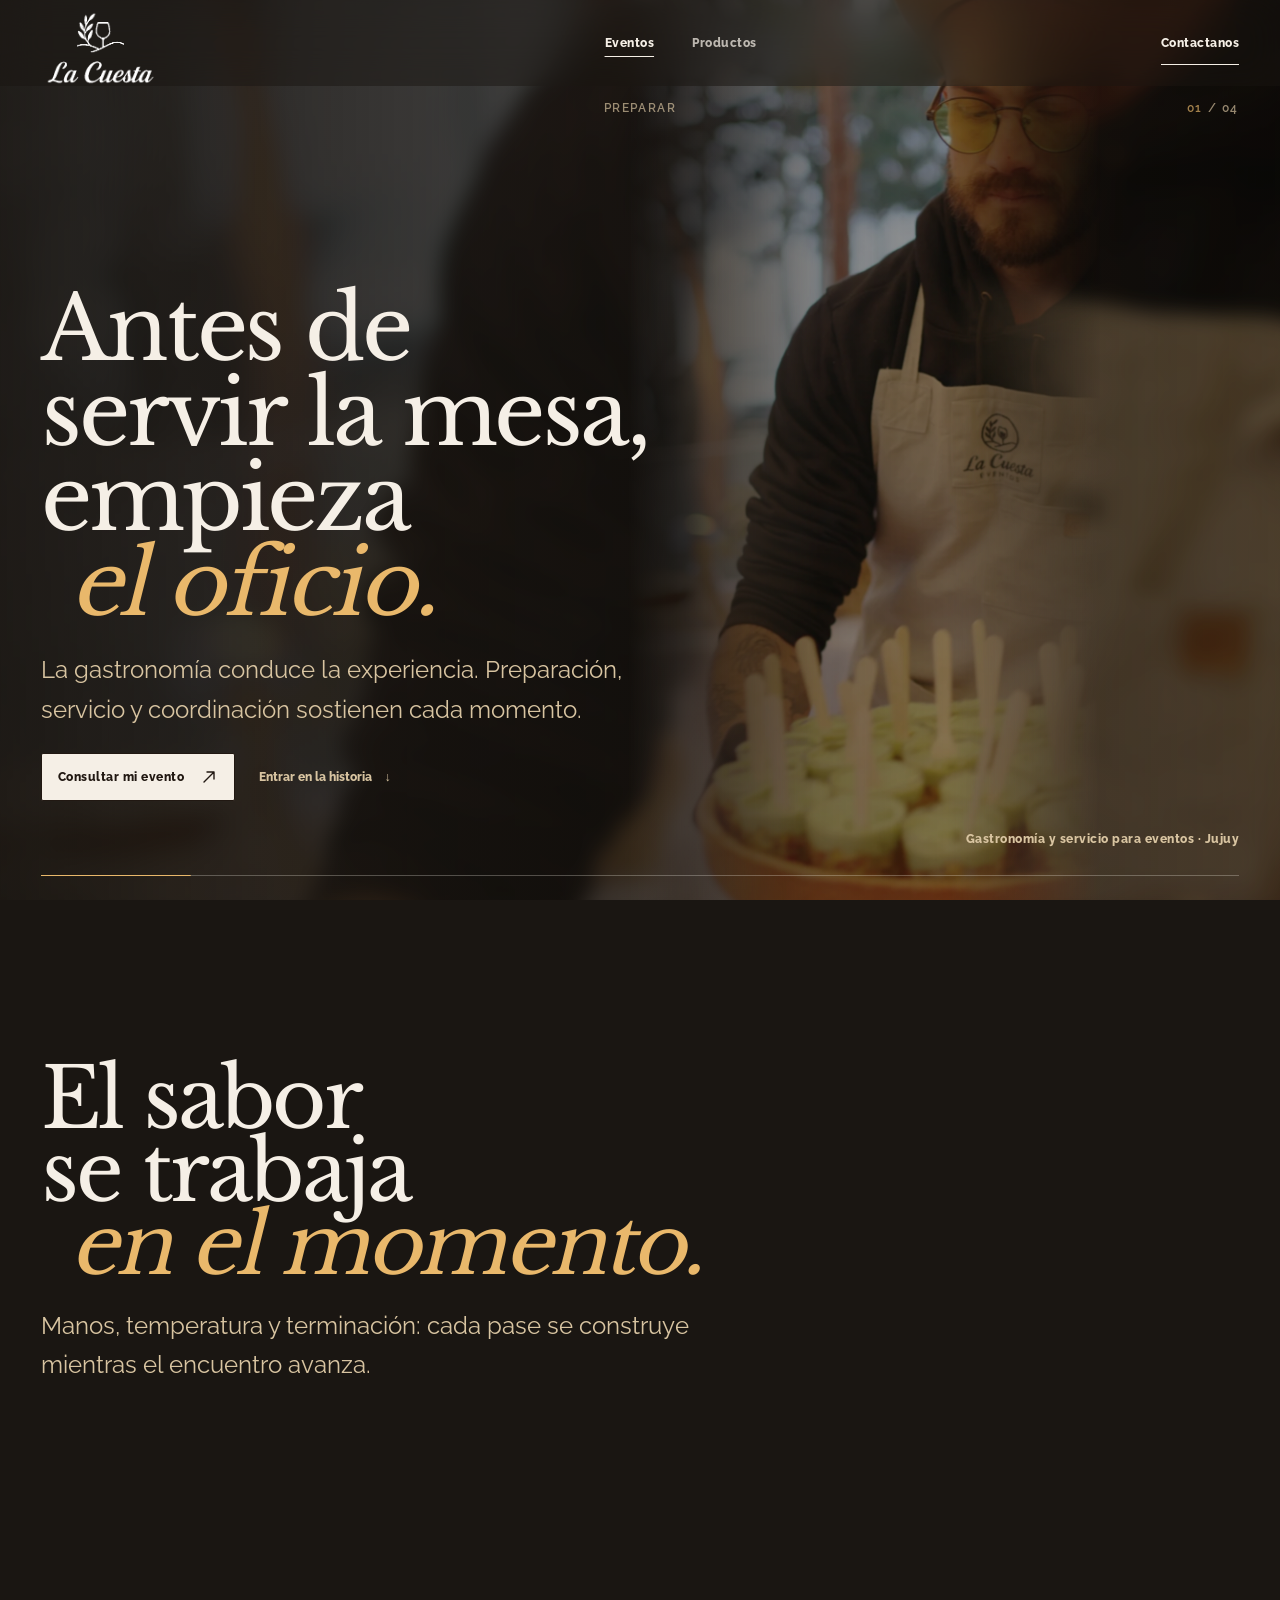
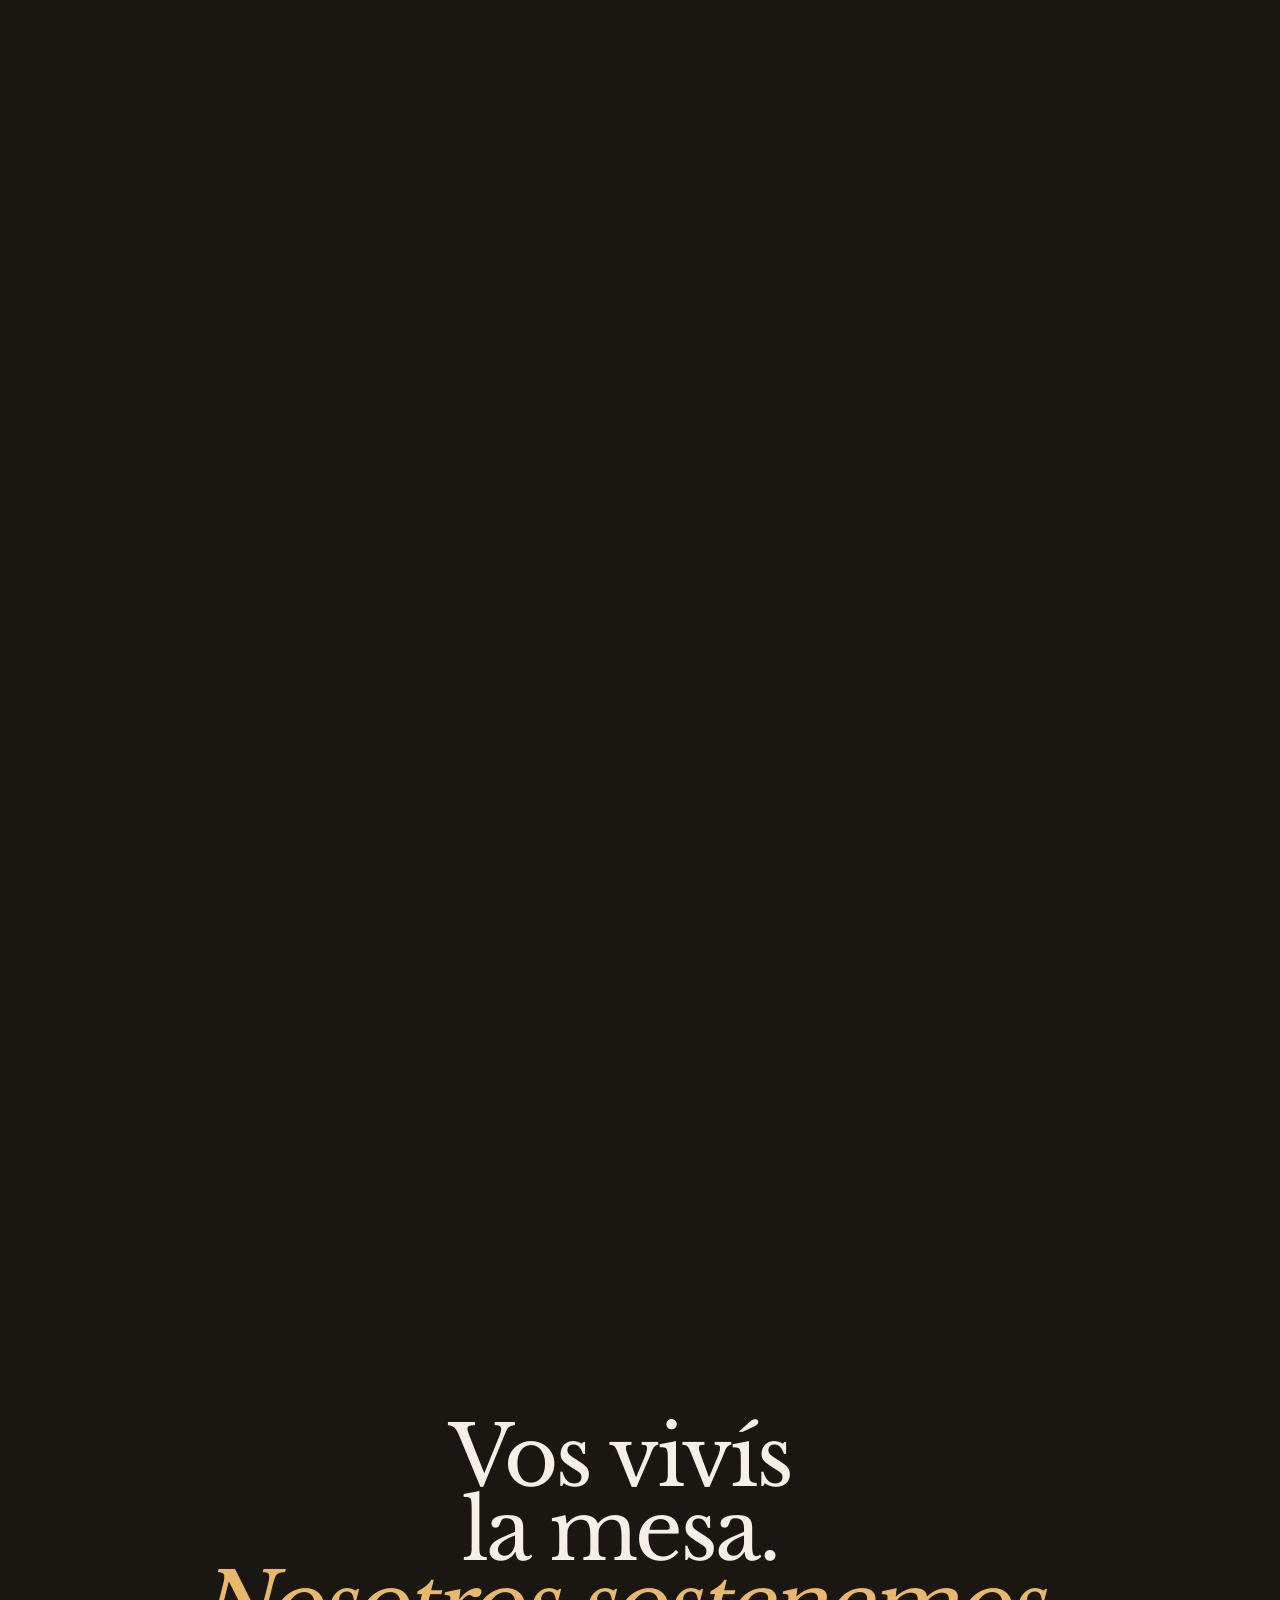
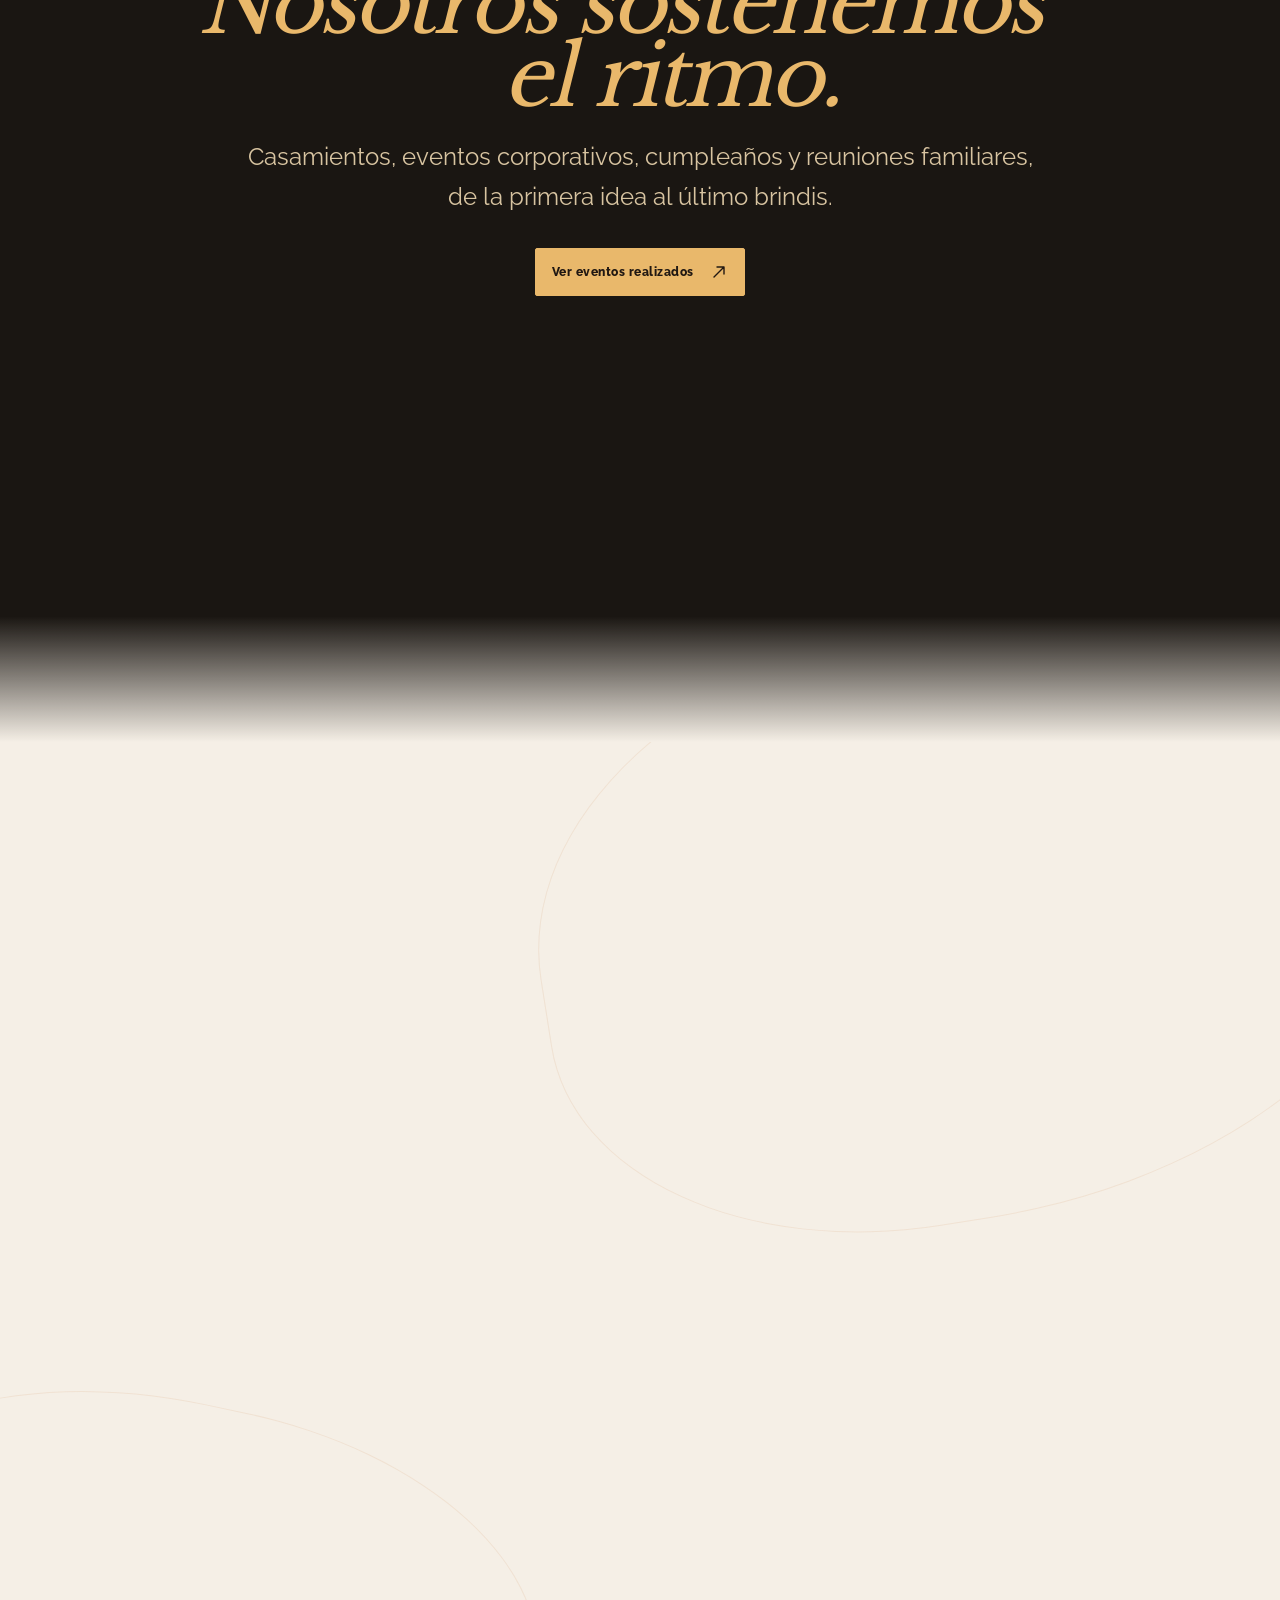
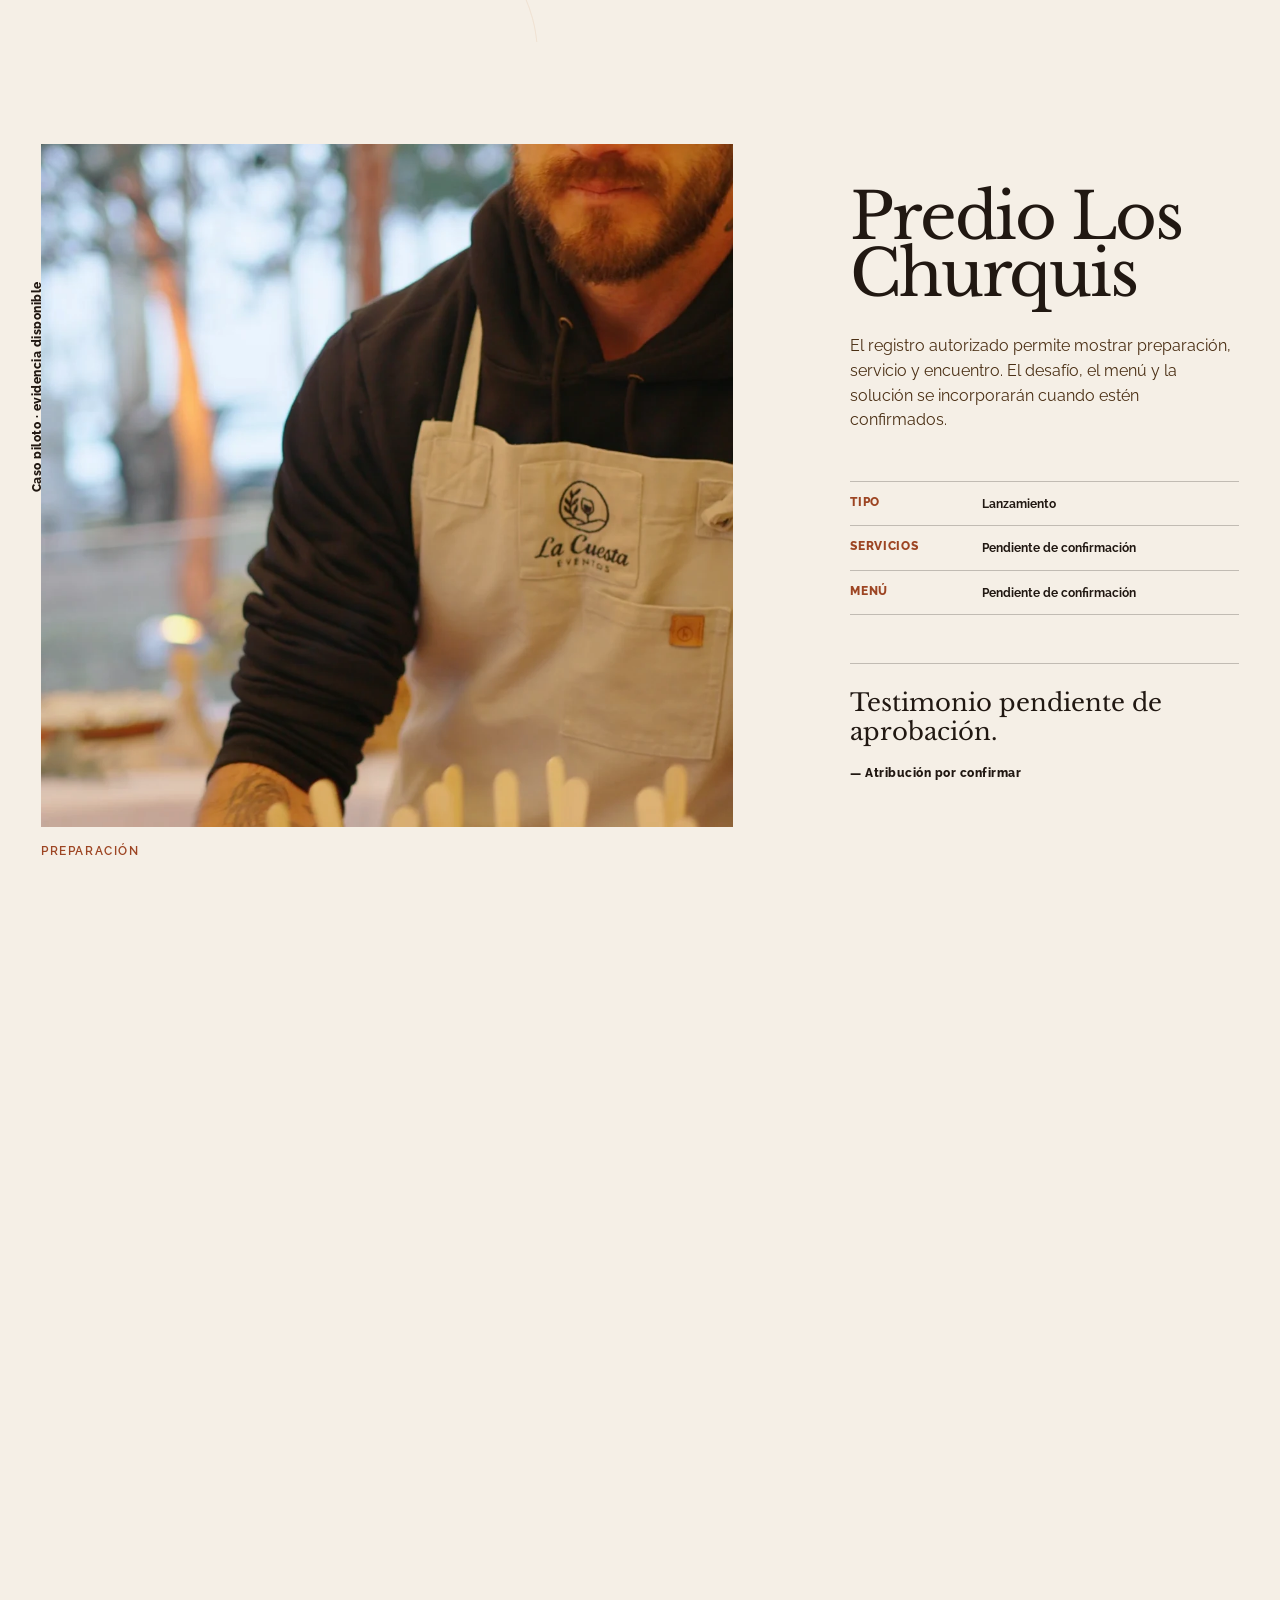
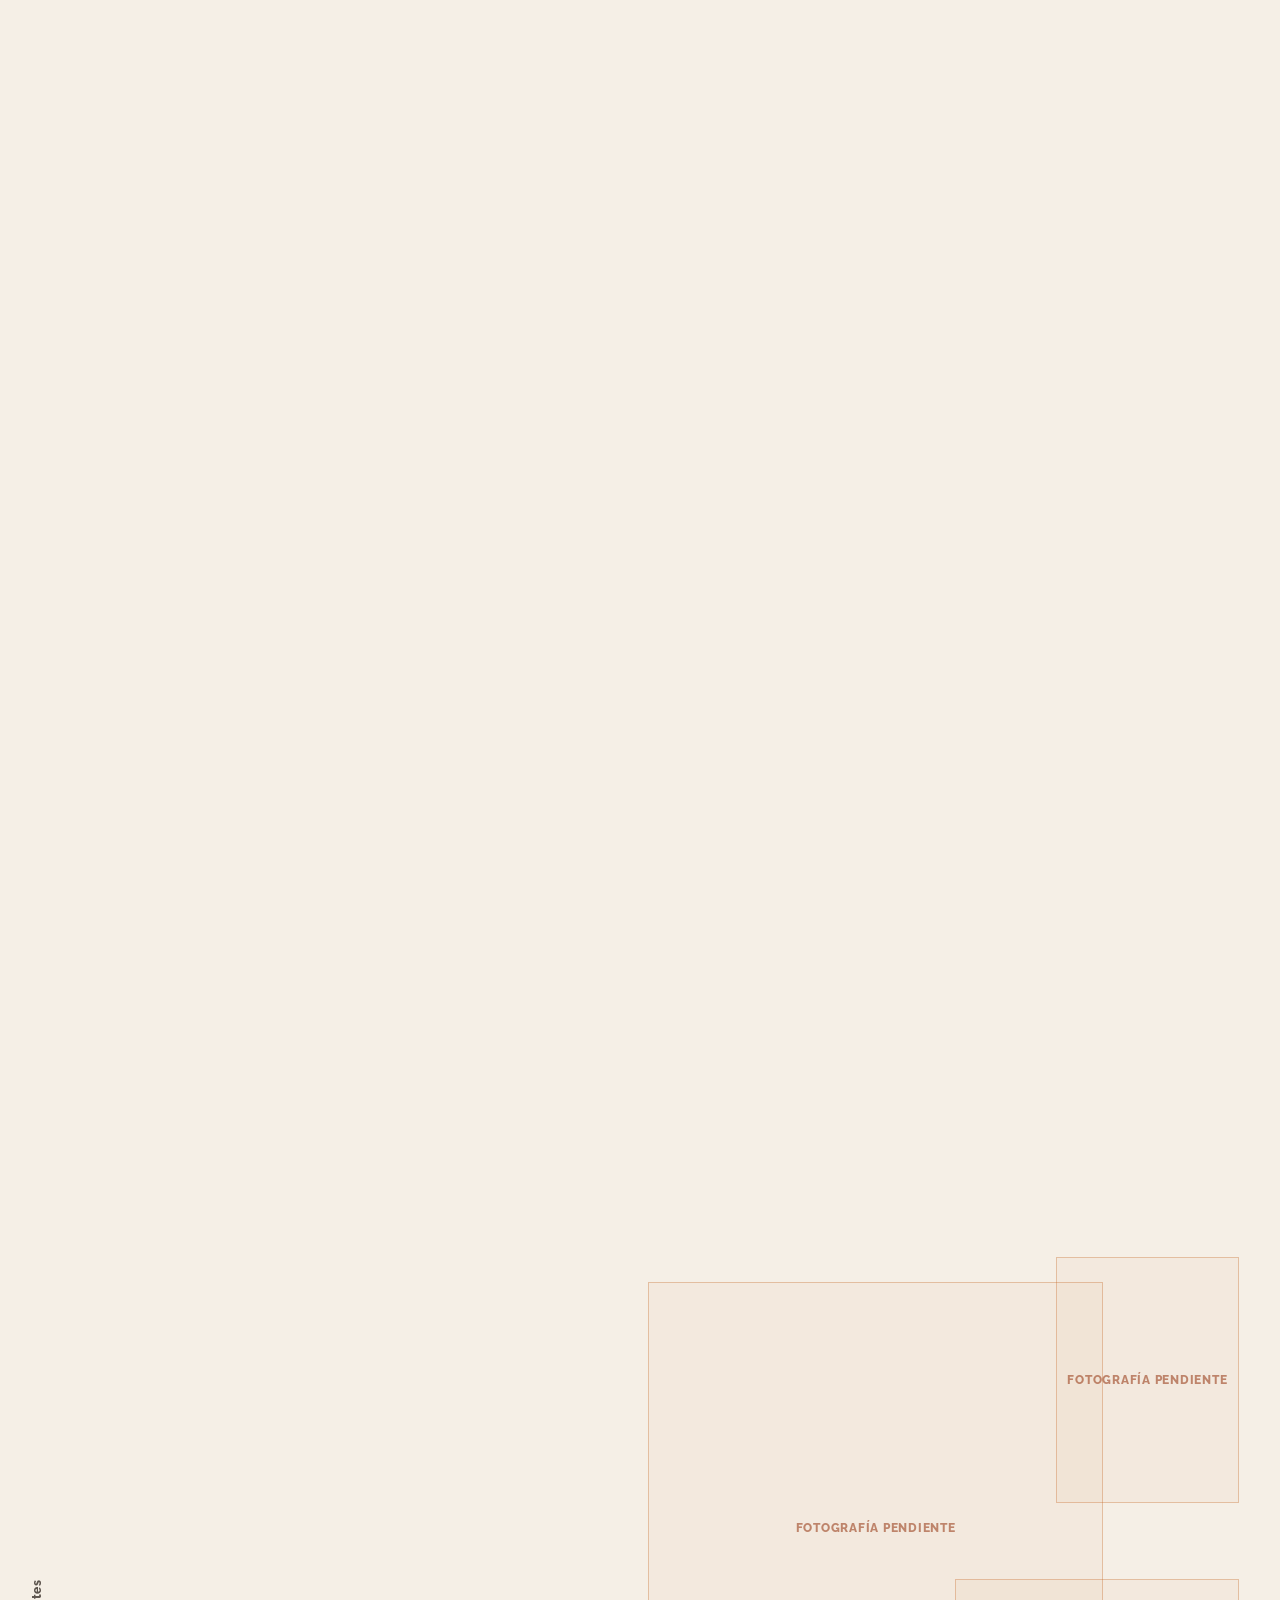
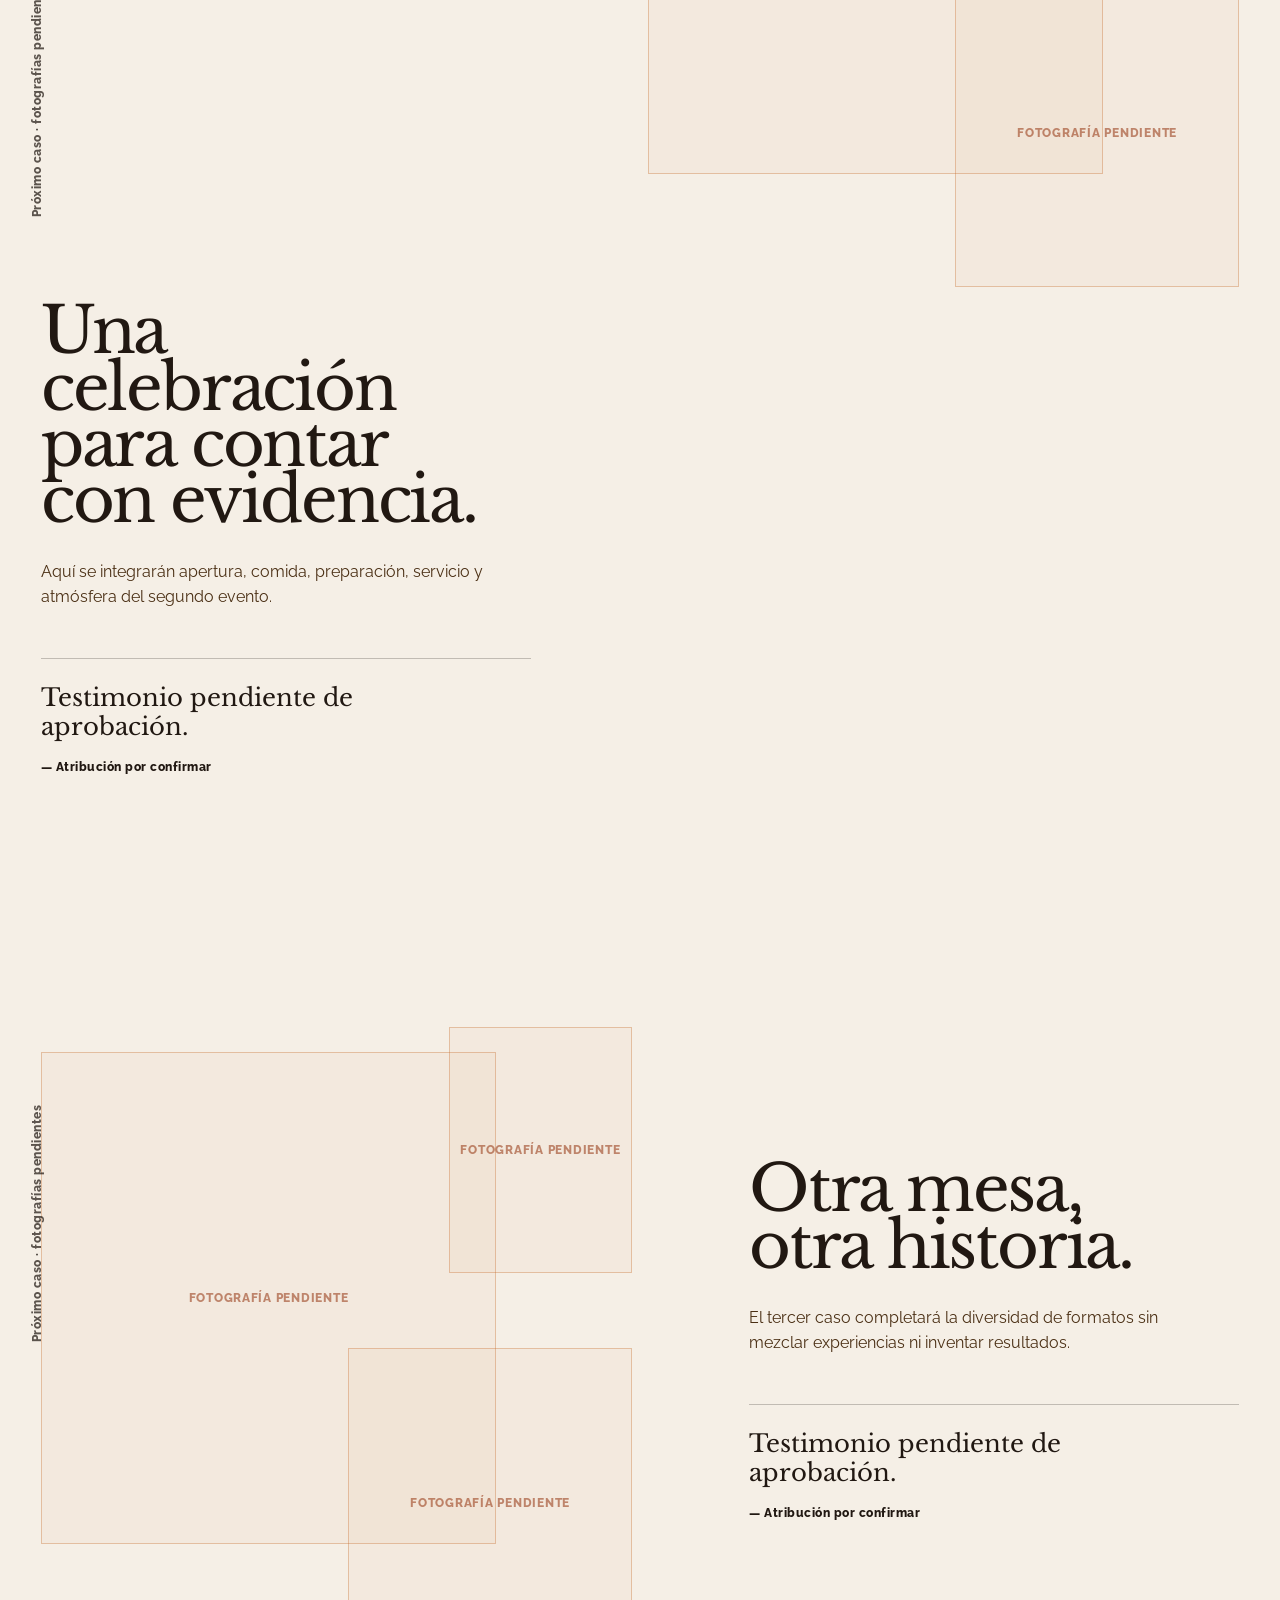
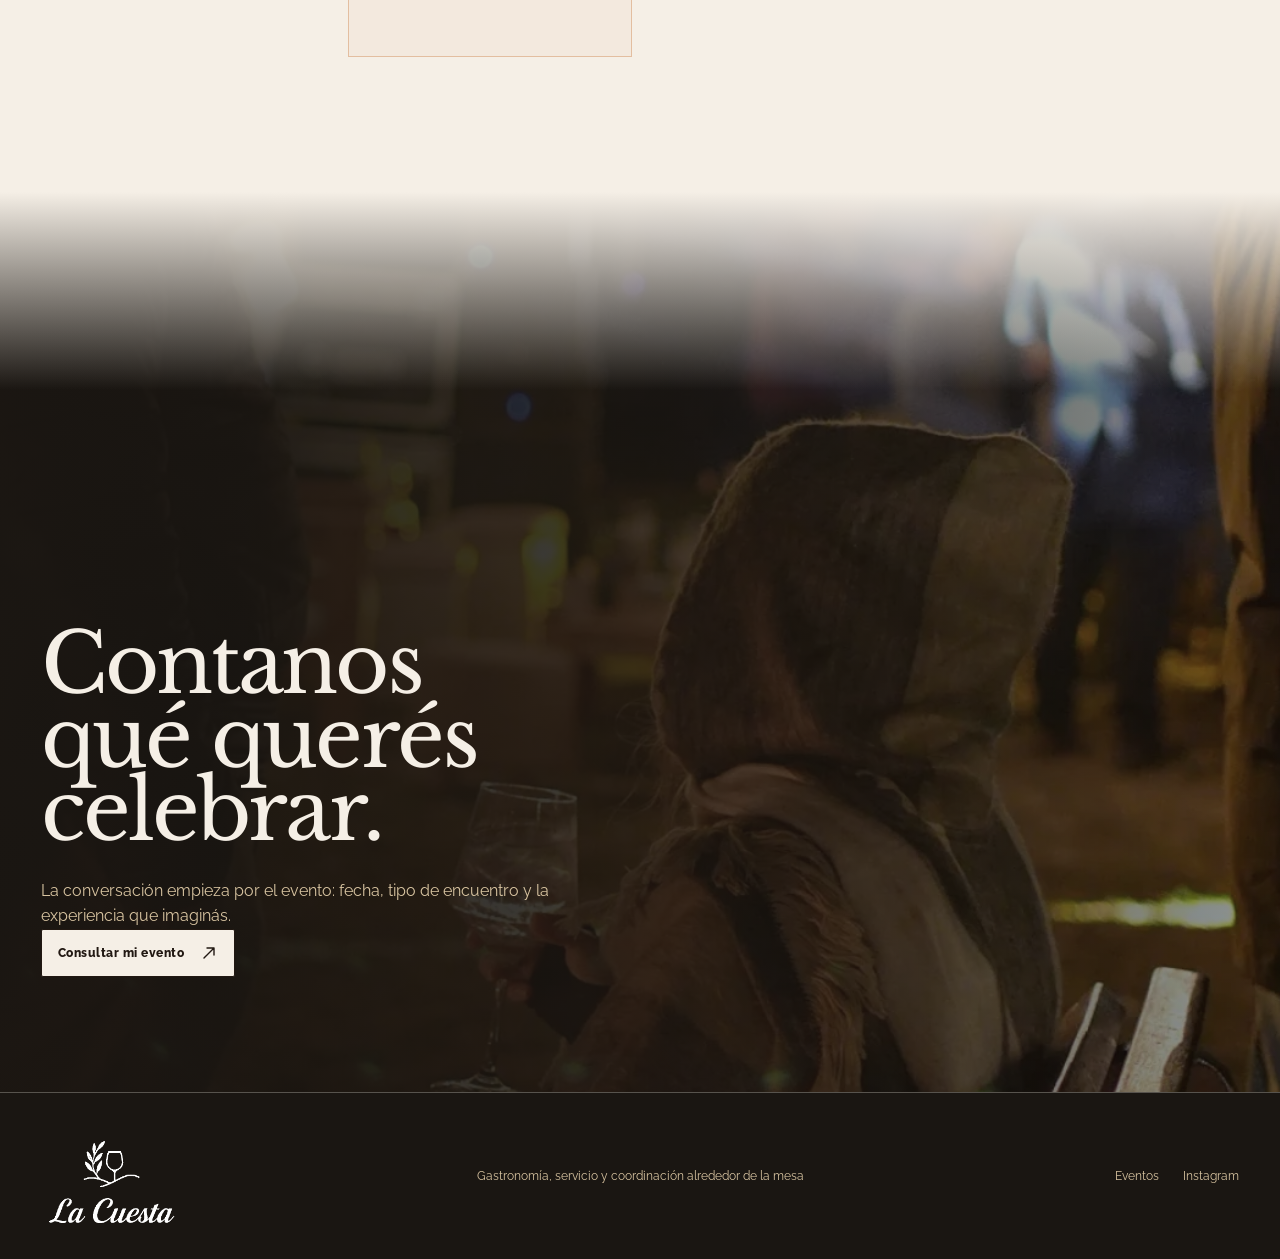
==== commit 772ce1cd: "Sincronizar el sitio con 1a41746 del repo de trabajo" ====
--- a/index.html
+++ b/index.html
@@ -21,7 +21,7 @@
     <!-- Limite de mundo: 820px (compacto = sangre completa + master 720x1280). Sincronizado con styles.css § "limite de mundo" y app.js WORLD_COMPACT_MAX. -->
     <link rel="preload" href="assets/events/scene-prepare-hd.mp4?v=6" as="video" type="video/mp4" media="(min-width: 821px)" fetchpriority="high" />
     <link rel="preload" href="assets/events/scene-prepare-mobile.mp4?v=6" as="video" type="video/mp4" media="(max-width: 820px)" fetchpriority="high" />
-    <link rel="stylesheet" href="styles.css?v=95" />
+    <link rel="stylesheet" href="styles.css?v=97" />
     <script src="app.js?v=69" defer></script>
   </head>
   <body class="page-events" data-scene="0">
--- a/styles.css
+++ b/styles.css
@@ -70,15 +70,33 @@
   --stagger: 60ms;    /* toda cascada es calc(var(--i) * var(--stagger)); sin delays literales */
   /* Timeline narrativa de Productos (P1-5). Definida UNA vez, aca; app.js la lee de :root.
      Antes vivia en app.js repartida entre el umbral y los destinos de click. Un breakpoint
-     puede recalibrarla como recalibra la escala: recalibrar el token, no reescribir el JS. */
-  --th-switch: .58;    /* osobuco cede a tres quesos */
-  --th-ramp: .3;       /* ancho de la rampa de estado a partir del switch */
-  --th-seam-in: .48;   /* arranca el seam */
-  --th-seam-band: .1;  /* ancho de entrada y de salida del seam */
-  --th-seam-from: .515;/* ventana en la que el seam esta visible */
-  --th-seam-to: .68;
-  --th-goto-1: .29;    /* destino de click del selector 01 */
-  --th-goto-2: .78;    /* destino de click del selector 02 */
+     puede recalibrarla como recalibra la escala: recalibrar el token, no reescribir el JS.
+     En .58 no cambiaba solo el fondo: se voltea de golpe el set de clima entero, la vinieta
+     de __stage::after y el osobuco pasa a visibility hidden. Nada de eso tiene transicion —
+     va enmascarado por la costura, y la costura barria en .1 de progreso. Medido como cambio
+     de imagen por pixel scrolleado, el cambio de seccion metia 7.8x la tasa normal en 200px
+     (1920), 6.3x en 120px (1440), 7.6x en 120px (390). El pico caia en p=.53, que es el punto
+     mas empinado del smoothstep de entrada: el modelo cierra.
+     Recalibrado con el rango mas largo (260svh -> 320svh) de modo que CADA FASE conserva su
+     scroll absoluto y el reparto extra va entero a la costura: la banda pasa de 26svh a 54svh
+     por lado. Los numeros de abajo son svh/rango, no gusto.
+     Verificable: python .claude/tools/verificar-composicion.py */
+  --th-switch: .56;    /* osobuco cede a tres quesos: (124.8 + 54.4) / 320 */
+  --th-ramp: .24;      /* ancho de la rampa de estado a partir del switch: 78 / 320 */
+  --th-seam-in: .39;   /* arranca el seam: 124.8 / 320, la meseta de osobuco no se toca */
+  --th-seam-band: .17; /* ancho de entrada y de salida del seam: 54.4 / 320 */
+  --th-seam-from: .45; /* ventana en la que el seam esta visible: misma fraccion de banda */
+  --th-seam-to: .73;   /* cierra donde el seam termina de salir: .56 + .17 */
+  --th-goto-1: .24;    /* destino de click del selector 01: 75.4 / 320, antes del seam */
+  --th-goto-2: .82;    /* destino de click del selector 02: despues de .73, con estado ya asentado */
+  /* Tela de la composicion del hero de Productos. Los cuatro topes en px de la escena son la
+     misma tela por su fraccion: .57*1510=861, .51*1510=770, .39*1510=589, .62*1510=936. El
+     autor capo los TAMANOS a esa tela y dejo las POSICIONES en porcentaje de viewport, asi
+     que arriba de 1510 los objetos se quedaban quietos y el punto donde se apoyan seguia
+     viajando: a 1920 el osobuco ya no tocaba ni al queso ni a su base de luz. La tela se
+     ancla a la derecha, que es de donde ya colgaban el queso y la base; el aire sobrante
+     cae del lado del copy, que vive en el gutter. Verificable: python .claude/tools/verificar-composicion.py */
+  --product-canvas: min(100vw, 1510px);
   /* Escala de apilado (P1-9). Un valor por ROL, no por capricho local: los once literales
      de z-index del archivo se nombran aca y ningun componente vuelve a elegir un numero.
      Un z-index literal fuera de :root es un error, igual que un ms o un font-size.
@@ -542,9 +560,16 @@
 .product-world { position: relative; color: var(--paper); background: var(--ink); }
 .product-world__stage { position: relative; min-height: 100svh; overflow: hidden; isolation: isolate; background: radial-gradient(circle at 68% 54%, var(--stage-ember) 0, color-mix(in srgb, var(--chocolate) 35%, var(--ink-deep)) 36%, var(--ink-deep) 75%); }
 .product-world[data-active="1"] .product-world__stage { color: var(--ink); background: var(--grad-gold); }
-.product-world[data-active="1"] .product-world__stage::after { background: radial-gradient(circle at center, transparent 44%, color-mix(in srgb, var(--chocolate) 15%, transparent) 100%), linear-gradient(180deg, color-mix(in srgb, var(--light) 16%, transparent), transparent 38%); }
 .product-world.is-seaming .product-world__index, .product-world.is-seaming .folio, .product-world.is-seaming .timeline, .product-world.is-seaming .product-world__scroll { opacity: 0; }
-.product-world__stage::after { position: absolute; z-index: var(--z-veil); inset: 0; pointer-events: none; background: radial-gradient(circle at center, transparent 38%, color-mix(in srgb, var(--black) 34%, transparent) 100%), linear-gradient(180deg, color-mix(in srgb, var(--gold-light) 4%, transparent), transparent 32%); content: ""; }
+/* La vinieta cruza, no salta. Vive en --z-veil, o sea ARRIBA de la costura (--z-seam), asi
+   que era lo unico del cambio de seccion que la costura no tapaba: al voltear data-active
+   repintaba el 53.8% de la pantalla de un frame al otro con el telon cerrado. Apagandola, ese
+   delta cae a 0.1% — es el 100% del salto residual, y ningun scroll extra puede suavizar un
+   cambio binario. Ahora son dos capas que se cruzan con --product-state, que lo scrubbea el
+   scroll: mismo dibujo, sin corte. Verificable: python .claude/tools/verificar-composicion.py */
+.product-world__stage::before, .product-world__stage::after { position: absolute; z-index: var(--z-veil); inset: 0; pointer-events: none; content: ""; }
+.product-world__stage::before { opacity: calc(1 - var(--product-state)); background: radial-gradient(circle at center, transparent 38%, color-mix(in srgb, var(--black) 34%, transparent) 100%), linear-gradient(180deg, color-mix(in srgb, var(--gold-light) 4%, transparent), transparent 32%); }
+.product-world__stage::after { opacity: var(--product-state); background: radial-gradient(circle at center, transparent 44%, color-mix(in srgb, var(--chocolate) 15%, transparent) 100%), linear-gradient(180deg, color-mix(in srgb, var(--light) 16%, transparent), transparent 38%); }
 .product-world__atmosphere { position: absolute; z-index: var(--z-base); inset: -14%; transform: rotate(-8deg) scale(1.08); }
 .product-world__atmosphere i { position: absolute; display: block; border: 1px solid var(--deco-ink); border-radius: var(--deco-radius); }
 .product-world__atmosphere i:nth-child(1) { inset: 8% 3% 44% 47%; transform: rotate(18deg); }
@@ -563,9 +588,9 @@
 .product-variant__title { position: absolute; z-index: var(--z-base); top: 24%; right: -2vw; left: var(--page-x); display: flex; align-items: flex-start; gap: var(--gap-sm); white-space: nowrap; }
 .product-variant__title span { margin-top: 1.2vw; font-family: var(--display); font-size: var(--t-subtitle); font-variant-numeric: tabular-nums; line-height: 1; }
 .product-variant__title h2 { margin: 0; font-family: var(--display); font-size: var(--t-monument); font-weight: 400; letter-spacing: var(--ls-display); line-height: var(--lh-monument); }
-.product-variant__media { position: absolute; z-index: var(--z-content); top: 23%; left: 31%; width: min(57vw, 860px); margin: 0; transform-origin: 54% 58%; }
+.product-variant__media { position: absolute; z-index: var(--z-content); top: 23%; left: calc(100% - var(--product-canvas) * .69); width: min(57vw, 860px); margin: 0; transform-origin: 54% 58%; }
 .product-variant__media img { width: 100%; max-height: 65svh; object-fit: contain; filter: var(--obj-shadow); }
-.product-variant--cheese .product-variant__media { top: 21%; left: 38%; width: min(51vw, 770px); transform-origin: center; }
+.product-variant--cheese .product-variant__media { top: 21%; left: calc(100% - var(--product-canvas) * .62); width: min(51vw, 770px); transform-origin: center; }
 .product-variant__copy { z-index: var(--z-lift); grid-column: 2; grid-row: 2; padding-top: var(--s-4); border-top: 1px solid color-mix(in srgb, var(--paper) 34%, transparent); }
 .product-variant__copy p { margin: 0; font-size: var(--t-ui); font-weight: 800; letter-spacing: var(--ls-ui); }
 .product-variant__copy p + p { margin-top: var(--s-2); color: var(--on-surface-muted); font-weight: 600; }
@@ -580,7 +605,7 @@
 .product-world .folio, .product-world .timeline { z-index: var(--z-hud); }
 .product-world__scroll { position: absolute; z-index: var(--z-hud); right: var(--page-x); bottom: calc(2.2rem + var(--safe-b)); margin: 0; color: var(--on-surface-muted); font-size: var(--t-micro); font-weight: 800; letter-spacing: var(--ls-ui); transition: opacity var(--d-fast) var(--ease-out); }
 
-.js-ready .product-world { height: 360svh; }
+.js-ready .product-world { height: 420svh; }
 .js-ready .product-world__stage { position: sticky; top: 0; }
 .js-ready .product-variant { position: absolute; inset: 0; }
 .js-ready .product-variant.is-active { pointer-events: auto; }
@@ -588,7 +613,11 @@
 .js-ready .product-world__hero-pair { opacity: clamp(0, calc((.2 - var(--product-progress)) * 8), 1); transform: translate3d(calc(var(--product-progress) * 13vw), calc(var(--product-progress) * -12vh), 0) scale(calc(1 - var(--product-progress) * .13)); transform-origin: 72% 62%; }
 .js-ready .product-variant--osobuco { visibility: visible; opacity: clamp(0, calc((.72 - var(--product-progress)) * 5), 1); }
 .js-ready .product-variant--osobuco .product-variant__title { transform: translateX(calc((.24 - var(--product-progress)) * -18vw)); opacity: clamp(0, calc((var(--product-progress) - .13) * 8), 1); }
-.js-ready .product-variant--osobuco .product-variant__media { transform: translate3d(calc((var(--product-progress) - .28) * 21vw), calc((var(--product-progress) - .28) * -8vh), 0) rotate(calc((var(--product-progress) - .28) * -7deg)) scale(calc(.84 + var(--product-progress) * .4)); }
+/* El desplazamiento va en tela, no en vw: a progreso 0 vale -.28*21 y es geometria de la
+   composicion, no movimiento. En vw, a 2560 arrastraba el osobuco 62px de mas y lo sacaba
+   del queso aunque left ya estuviera anclado. Un % aca no sirve: en translate resuelve
+   contra la caja del propio objeto, no contra el escenario. */
+.js-ready .product-variant--osobuco .product-variant__media { transform: translate3d(calc((var(--product-progress) - .28) * var(--product-canvas) * .21), calc((var(--product-progress) - .28) * -8vh), 0) rotate(calc((var(--product-progress) - .28) * -7deg)) scale(calc(.84 + var(--product-progress) * .4)); }
 .js-ready .product-variant--osobuco .product-variant__copy { opacity: clamp(0, calc((var(--product-progress) - .22) * 10), 1); }
 .js-ready .product-variant--cheese { visibility: hidden; }
 .js-ready .product-world[data-active="1"] .product-variant--osobuco { visibility: hidden; }
@@ -637,7 +666,7 @@
   .page-products[data-product-variant="tres-quesos"] .site-header { background: color-mix(in srgb, var(--paper) 72%, transparent); }
   .event-resolution, .distribution { grid-template-columns: 1fr; align-items: start; }
 
-  .js-ready .product-world { height: 340svh; }
+  .js-ready .product-world { height: 390svh; }
   .js-ready .product-world__stage { position: sticky; top: 0; min-height: 100svh; }
   .product-world__stage { min-height: 100svh; overflow: hidden; }
   .product-world__atmosphere { height: 120svh; inset: -9% -34%; }
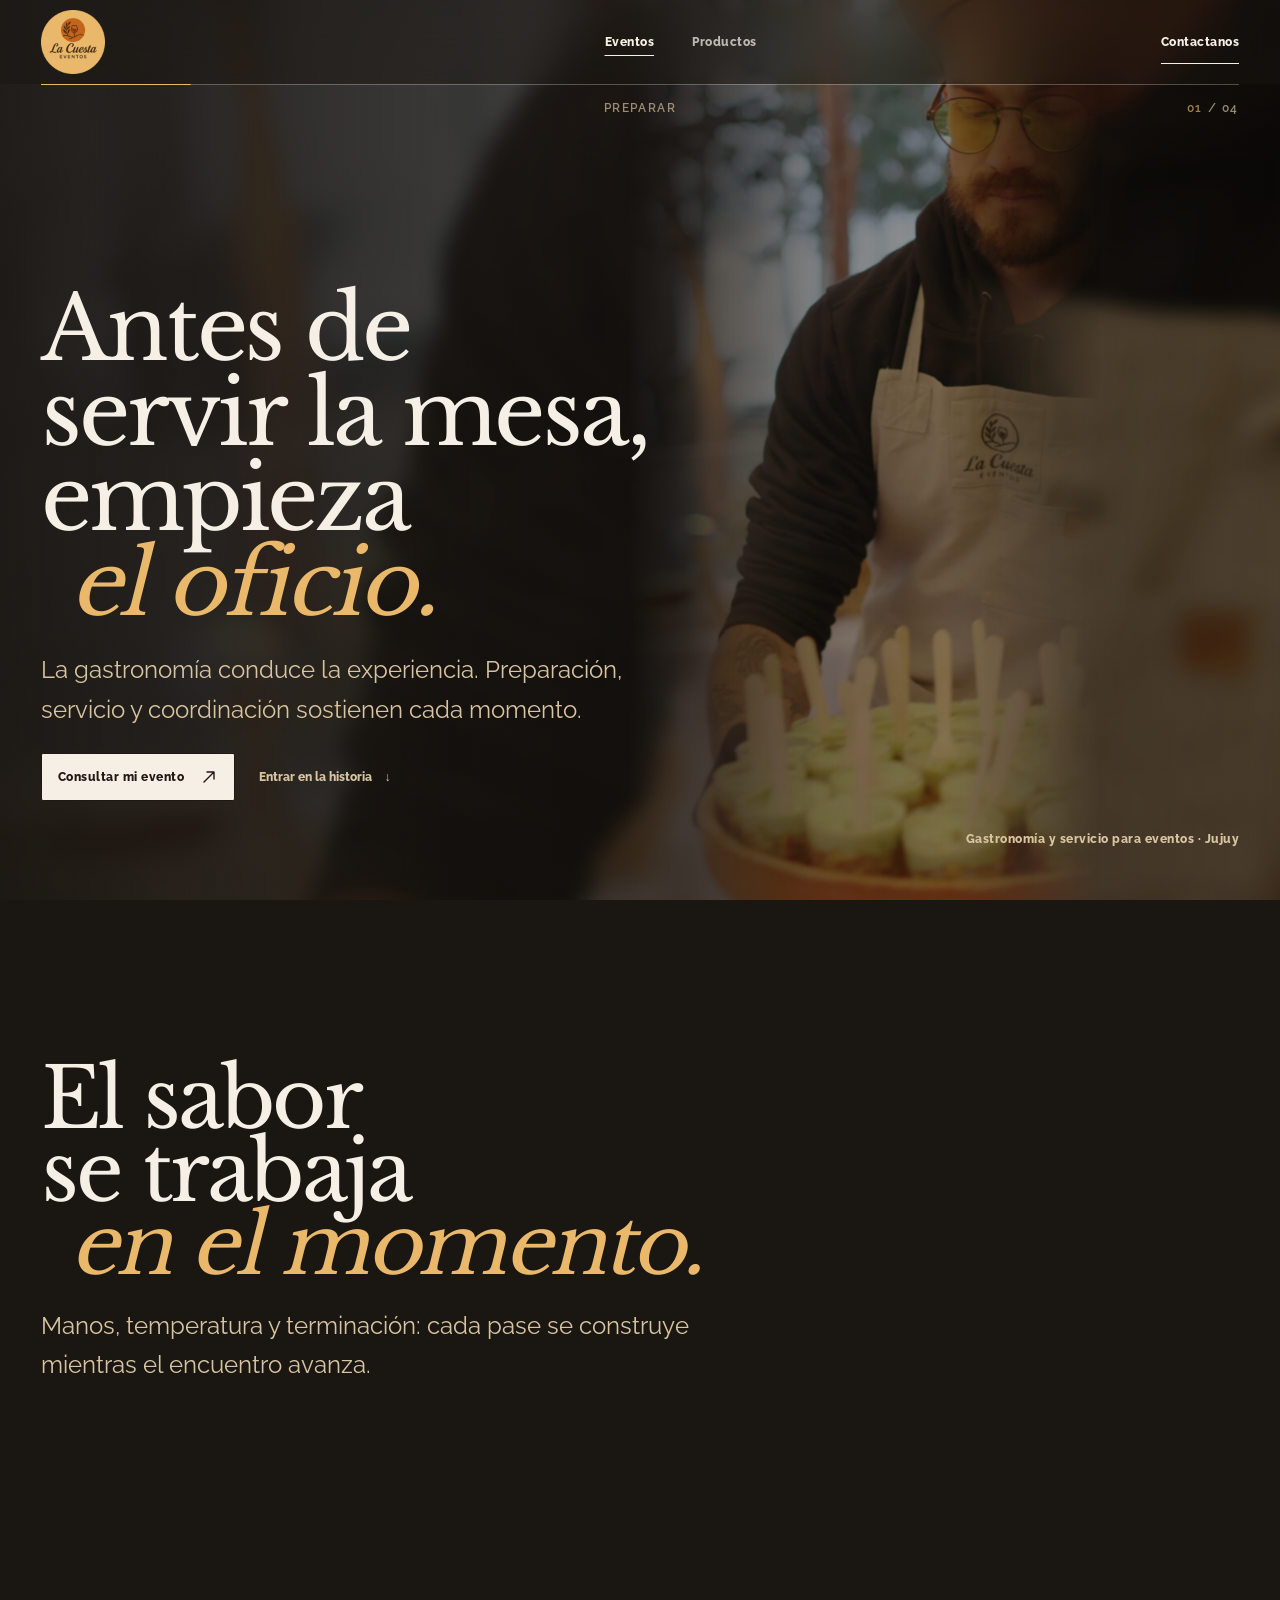
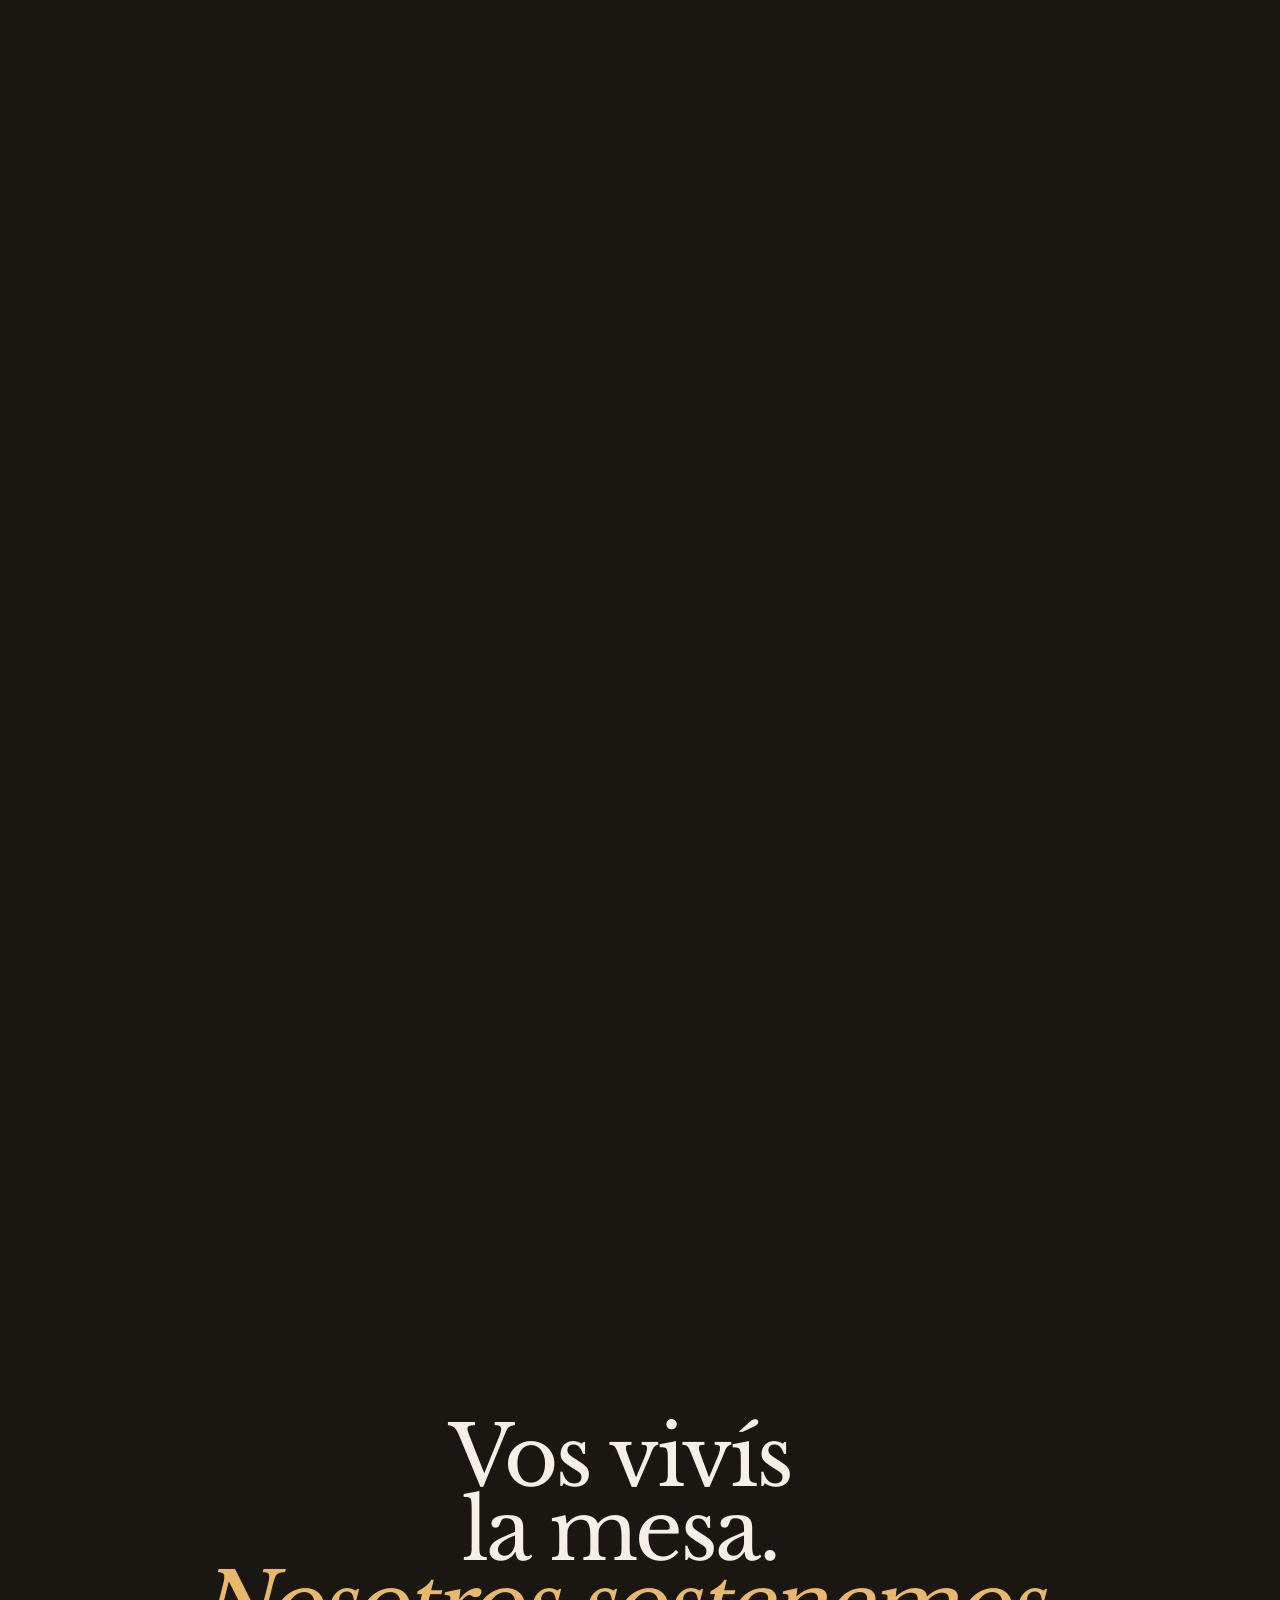
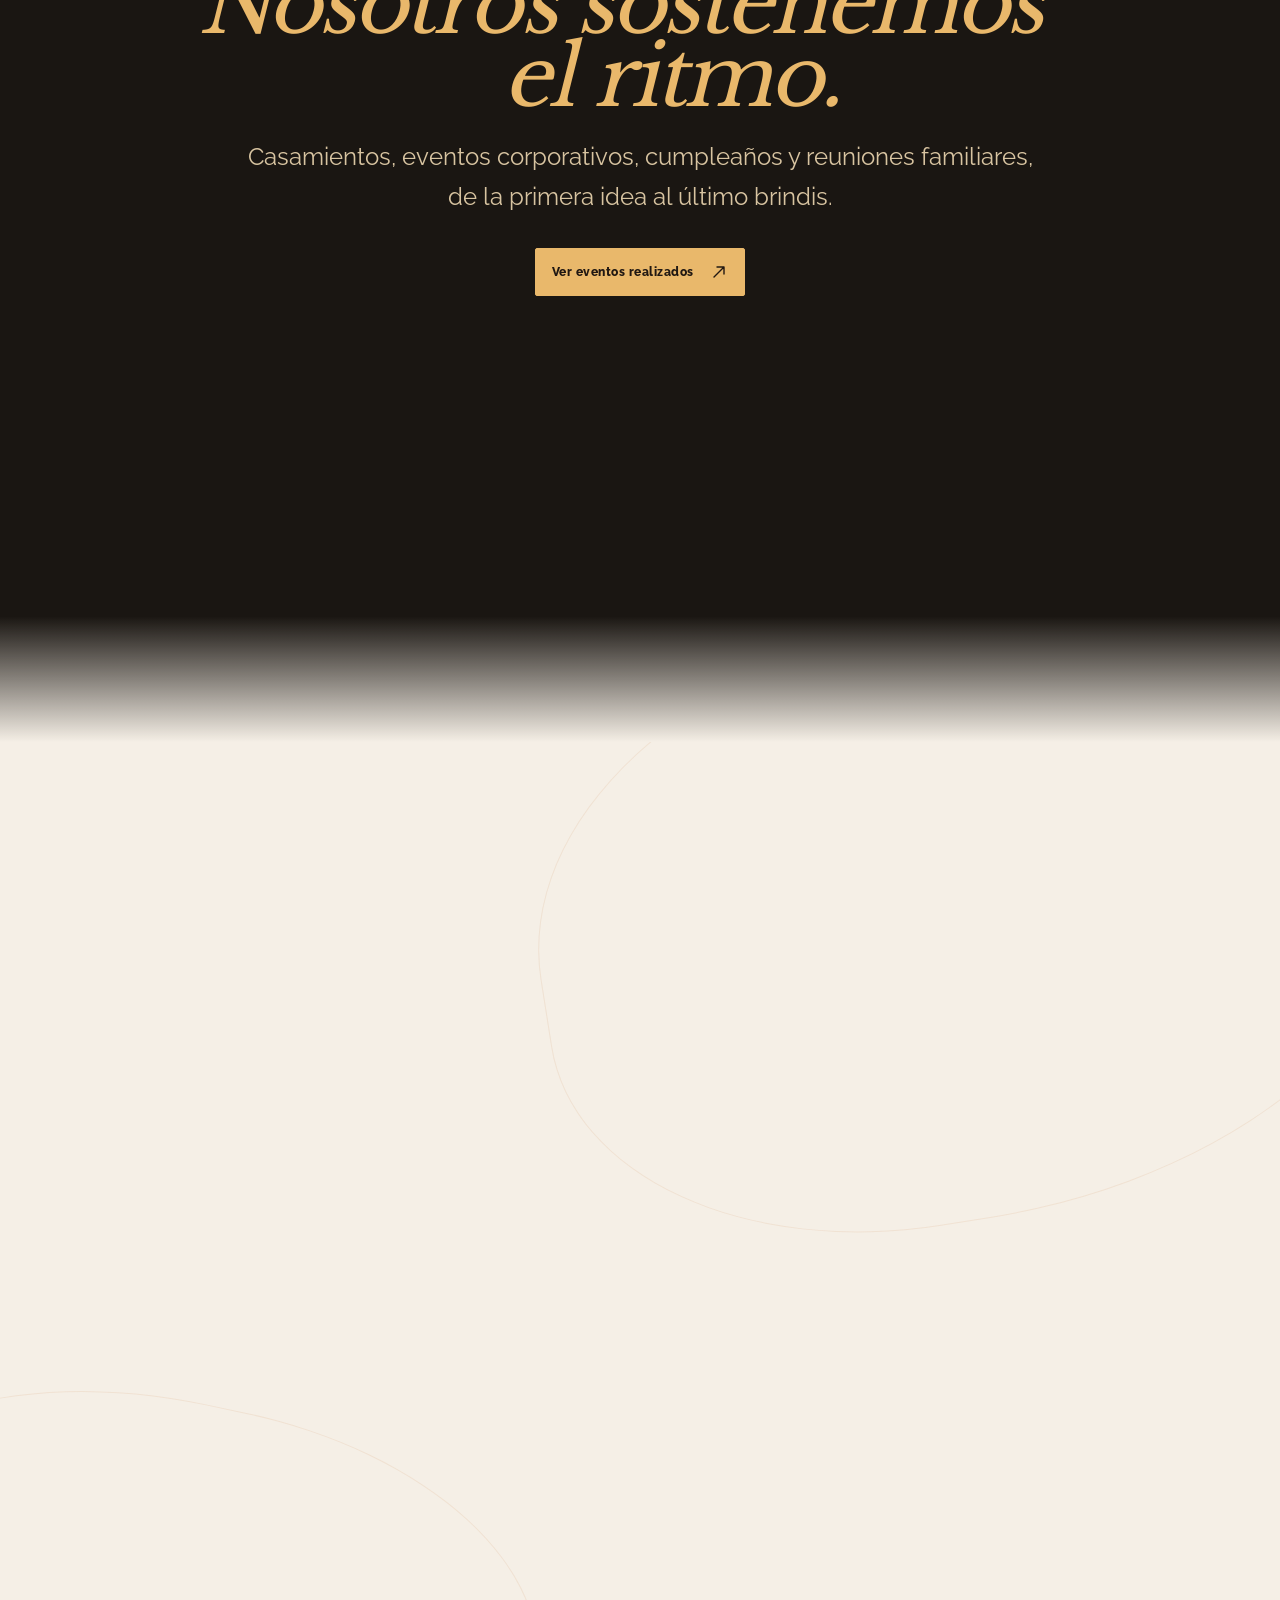
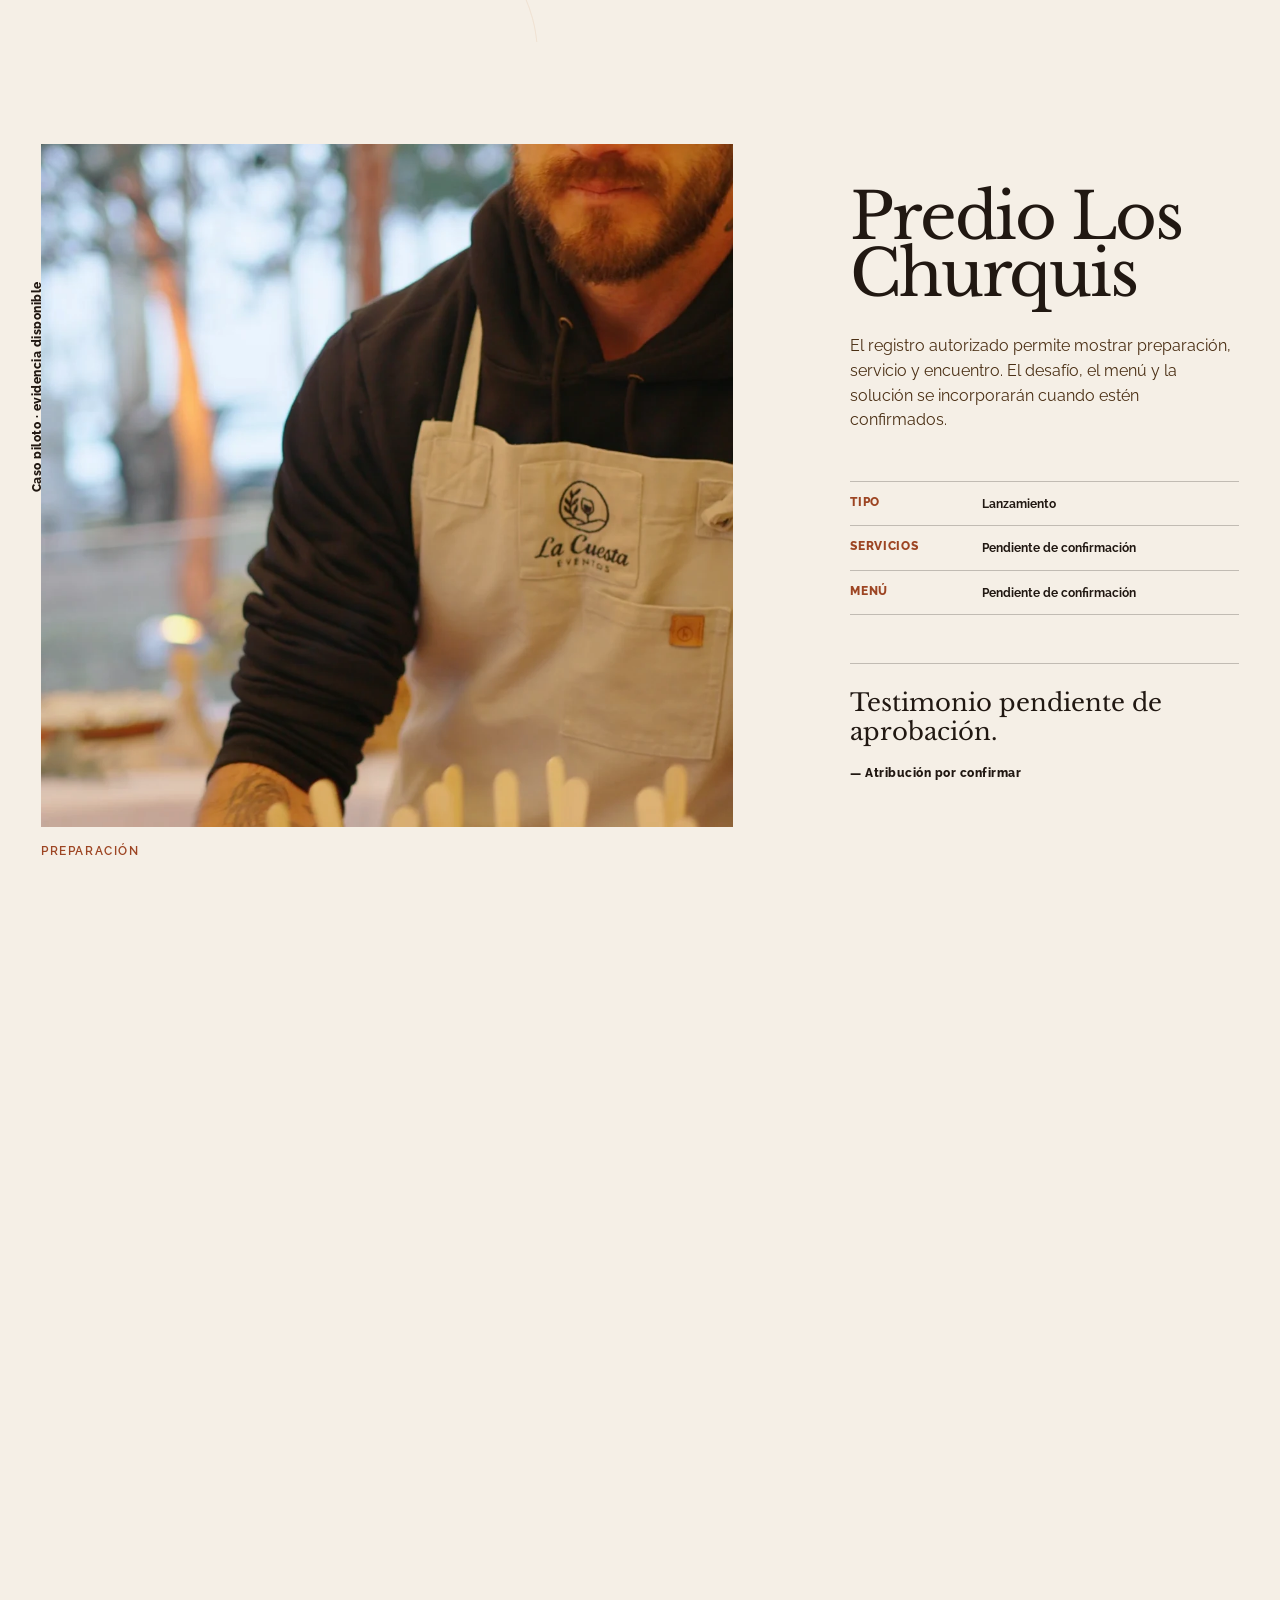
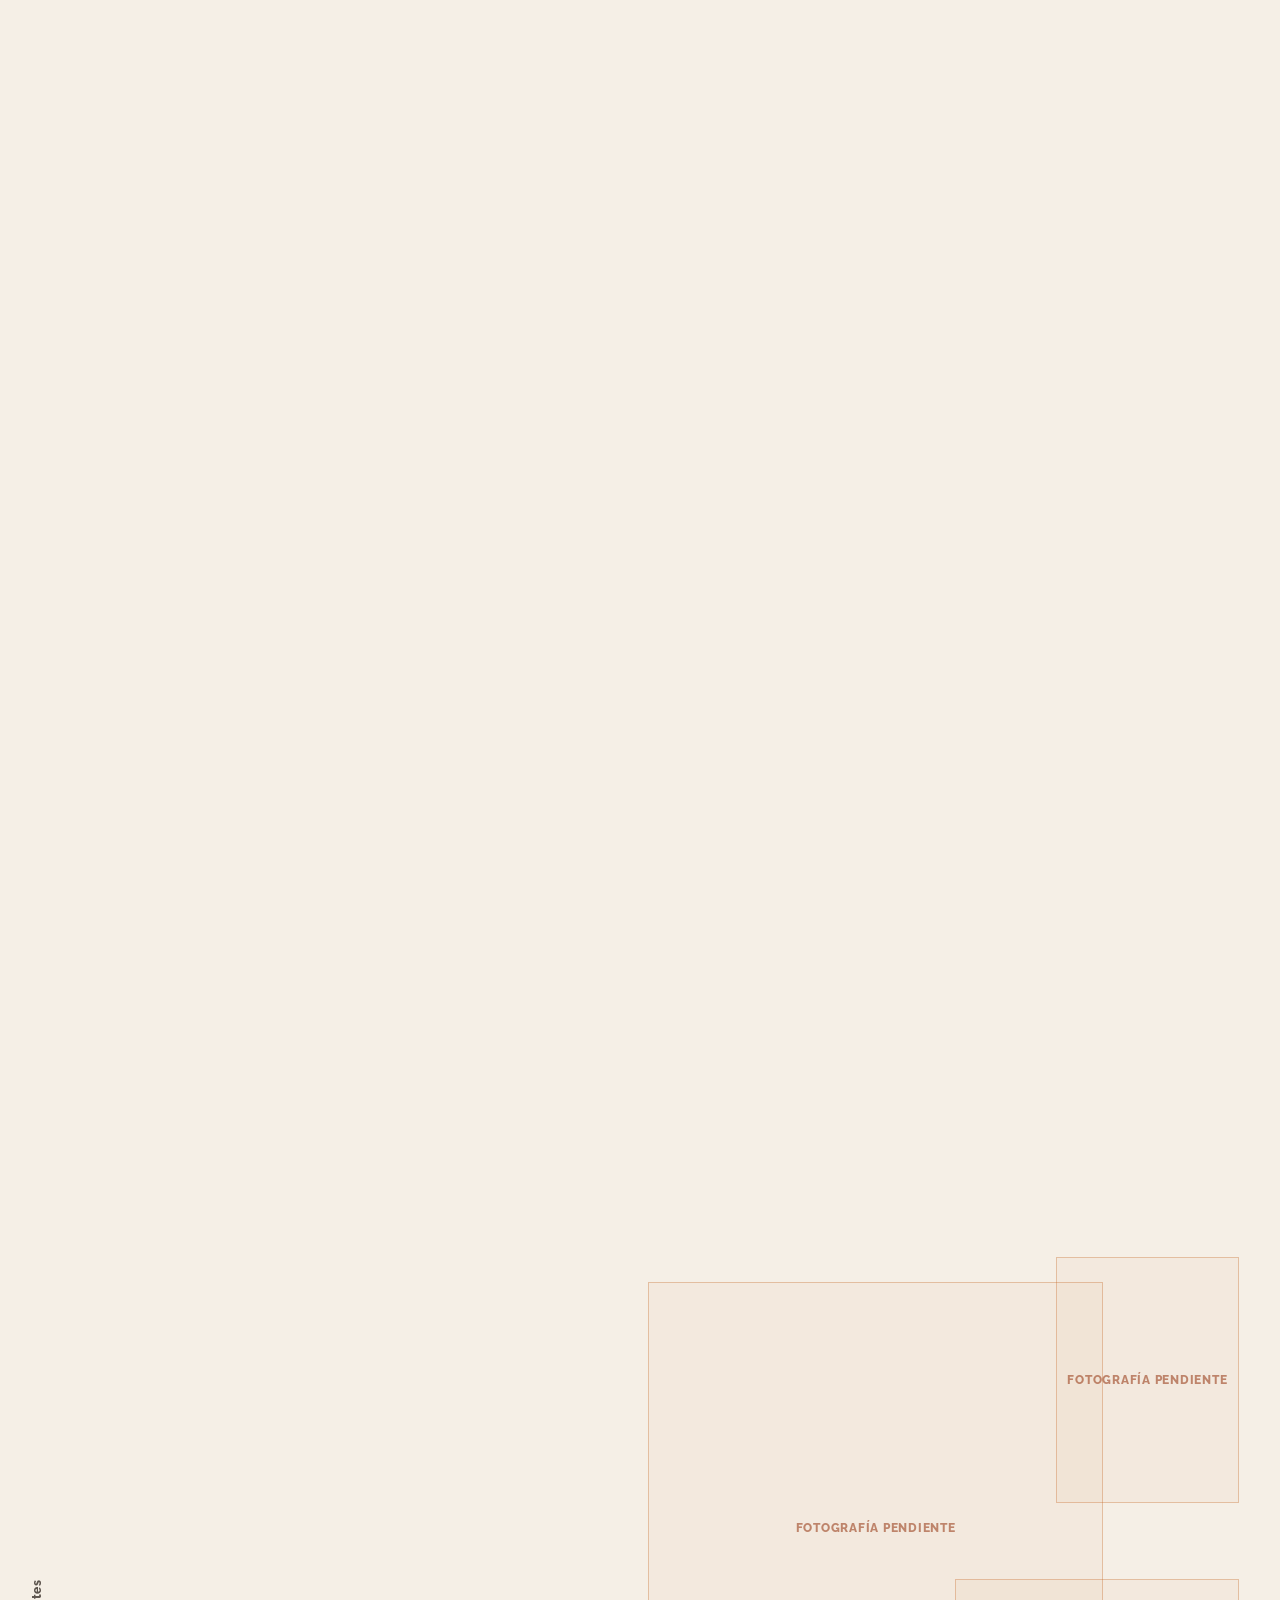
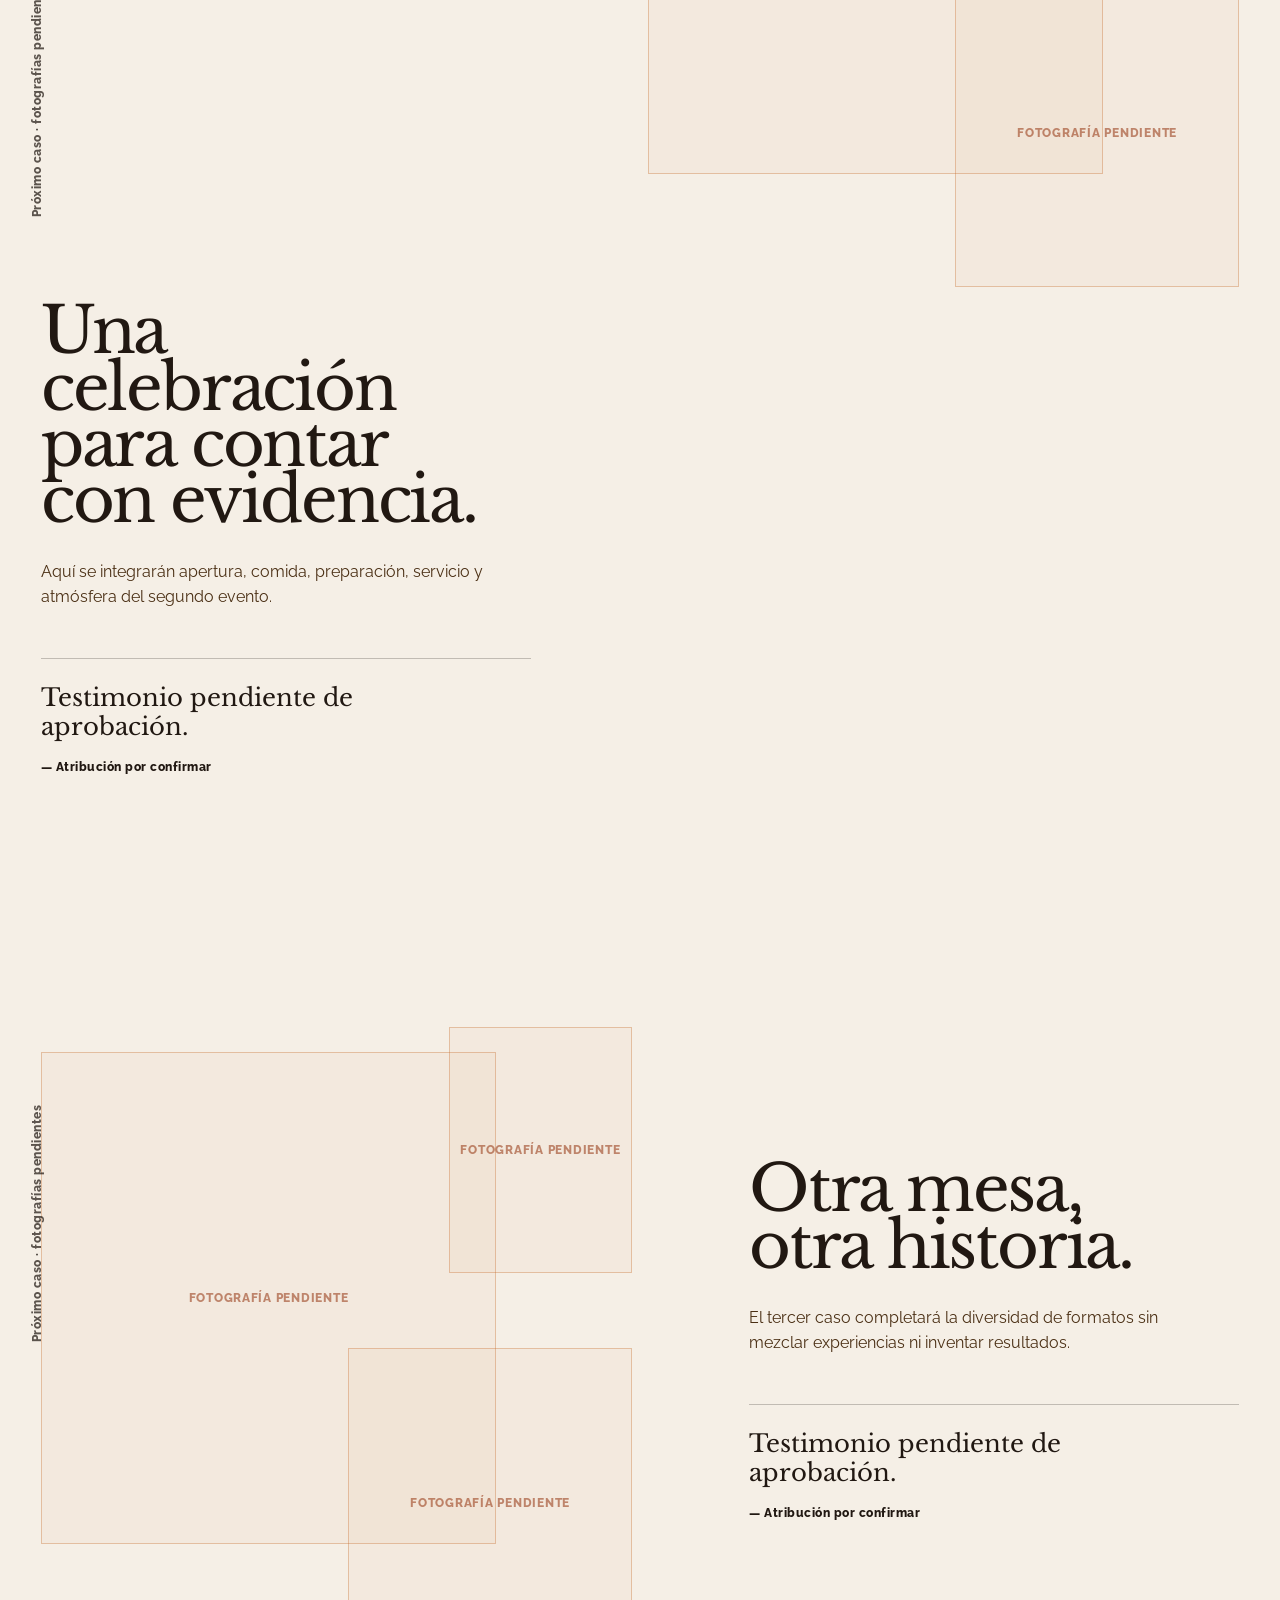
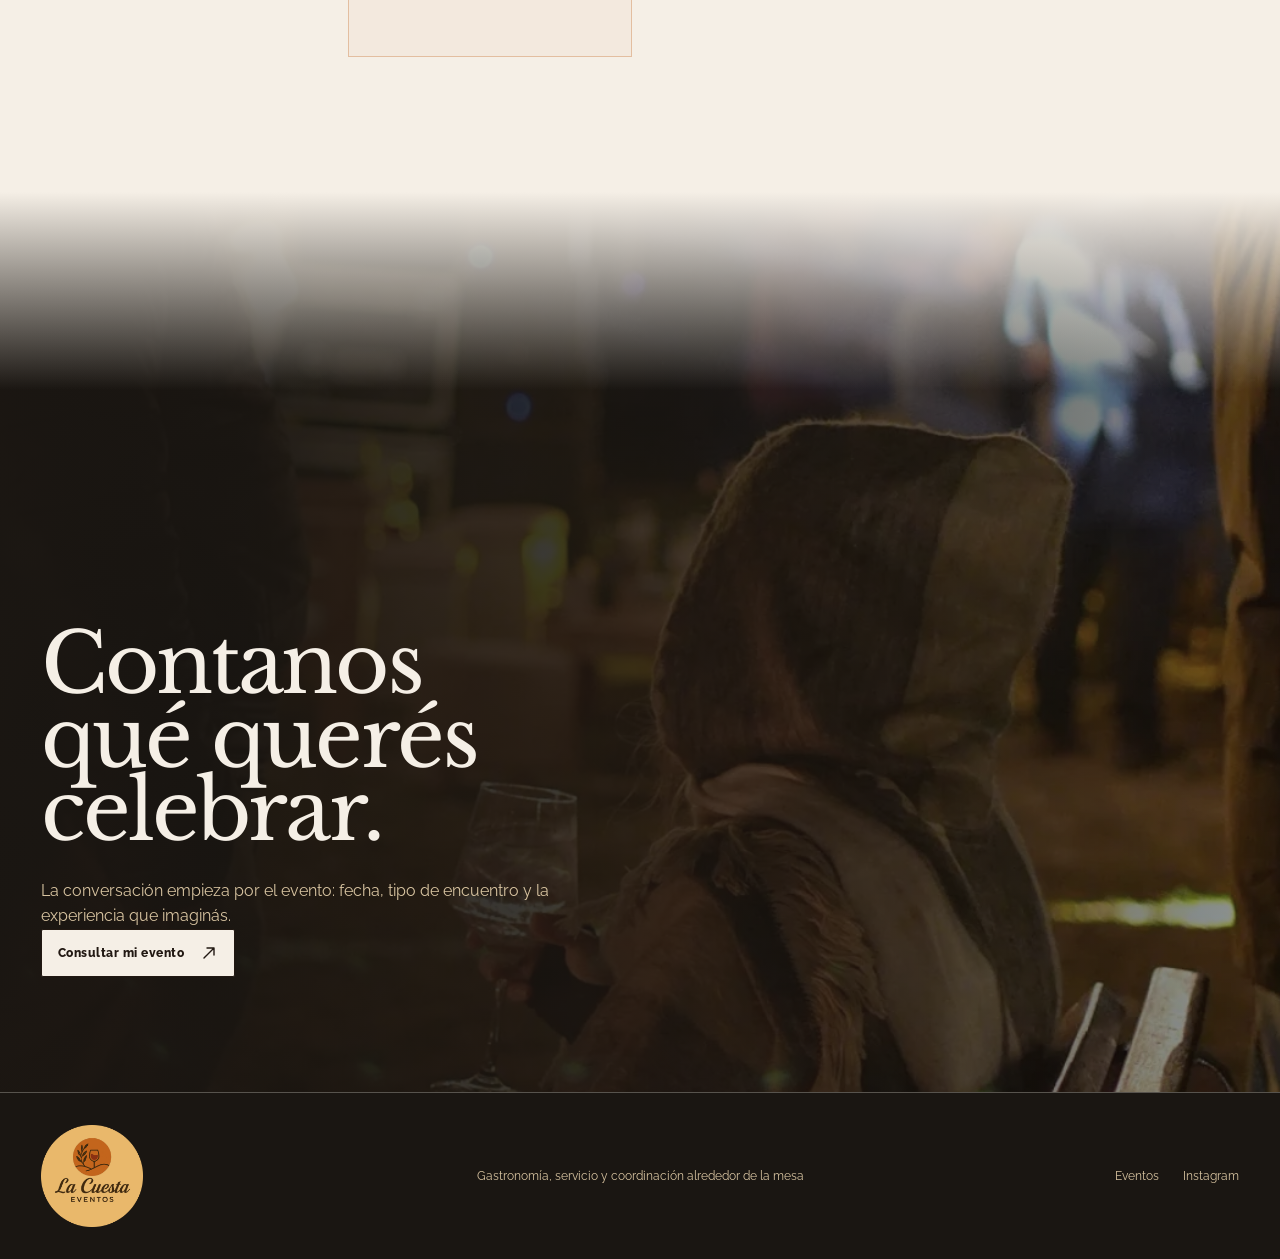
==== commit 2ab17993: "Sincronizar el sitio con 1ee4096 del repo de trabajo" ====
--- a/index.html
+++ b/index.html
@@ -21,13 +21,13 @@
     <!-- Limite de mundo: 820px (compacto = sangre completa + master 720x1280). Sincronizado con styles.css § "limite de mundo" y app.js WORLD_COMPACT_MAX. -->
     <link rel="preload" href="assets/events/scene-prepare-hd.mp4?v=6" as="video" type="video/mp4" media="(min-width: 821px)" fetchpriority="high" />
     <link rel="preload" href="assets/events/scene-prepare-mobile.mp4?v=6" as="video" type="video/mp4" media="(max-width: 820px)" fetchpriority="high" />
-    <link rel="stylesheet" href="styles.css?v=97" />
-    <script src="app.js?v=69" defer></script>
+    <link rel="stylesheet" href="styles.css?v=101" />
+    <script src="app.js?v=71" defer></script>
   </head>
   <body class="page-events" data-scene="0">
     <a class="skip-link" href="#contenido">Saltar al contenido</a>
     <header class="site-header site-header--paper" data-header>
-      <a class="brand" href="index.html" aria-label="La Cuesta Eventos, inicio"><img src="assets/la-cuesta-logo-white.png" width="460" height="150" alt="La Cuesta" /></a>
+      <a class="brand" href="index.html" aria-label="La Cuesta Eventos, inicio"><img src="assets/la-cuesta-badge.png" width="384" height="384" alt="La Cuesta" /></a>
       <button class="menu-toggle" type="button" aria-expanded="false" aria-controls="site-nav" data-menu-toggle><span>Menú</span><span class="menu-toggle__mark" aria-hidden="true"><i></i><i></i></span></button>
       <nav class="site-nav" id="site-nav" aria-label="Navegación principal" data-nav><a href="index.html" aria-current="page">Eventos</a><a href="productos.html">Productos</a></nav>
       <a class="header-action" href="https://wa.me/543883456365?text=Hola%21%20Quiero%20informaci%C3%B3n%20sobre%20el%20catering%20La%20Cuesta." target="_blank" rel="noopener noreferrer">Contactanos</a>
@@ -153,6 +153,6 @@
       </section>
     </main>
 
-    <footer class="site-footer"><a class="footer-brand" href="index.html" aria-label="La Cuesta Eventos, inicio"><img src="assets/la-cuesta-logo-white.png" width="460" height="150" alt="La Cuesta" /></a><p>Gastronomía, servicio y coordinación alrededor de la mesa</p><div class="footer-links"><a href="index.html" aria-current="page">Eventos</a><a href="https://www.instagram.com/lacuestaeventos/" target="_blank" rel="noopener noreferrer">Instagram</a></div></footer>
+    <footer class="site-footer"><a class="footer-brand" href="index.html" aria-label="La Cuesta Eventos, inicio"><img src="assets/la-cuesta-badge.png" width="384" height="384" alt="La Cuesta" /></a><p>Gastronomía, servicio y coordinación alrededor de la mesa</p><div class="footer-links"><a href="index.html" aria-current="page">Eventos</a><a href="https://www.instagram.com/lacuestaeventos/" target="_blank" rel="noopener noreferrer">Instagram</a></div></footer>
   </body>
 </html>
--- a/styles.css
+++ b/styles.css
@@ -68,6 +68,25 @@
   --d-scene: 900ms;   /* la escena y el mundo: crossfade, luz del header, transform del reveal */
   --d-reveal: 1200ms; /* el unico paso por encima de la escena: fade y clip-path de cierre */
   --stagger: 60ms;    /* toda cascada es calc(var(--i) * var(--stagger)); sin delays literales */
+  /* Salida del film a papel (P3). Era binaria: al cruzar el borde se repintaba el 99.4%
+     de la pantalla en un cuadro, 181.8 de delta medio contra una mediana de 5.57 en el
+     resto de la pagina — 32.6x, el unico acantilado de index.html. Media amplitud de la
+     rampa, en fracciones del viewport. El presupuesto no es el alto del film sino el
+     tramo en que el stage sigue pegado con la escena night ya establecida: scrollY 2700
+     a 3650 a 1080 de alto, 950px. .35 de cada lado gasta 756 de esos 950 y deja el pico
+     de la salida por debajo del cambio de escena 2-3, que mide 33.9 y es el gesto que la
+     pagina ya usa. Con .28 a 900 de alto la banda se comprimia y el pico volvia a 45.
+     Verificable: python .claude/tools/verificar-costuras.py */
+  --film-exit-band: .35;
+  /* Donde la copia de la escena night termina de irse, en unidades de --film-exit.
+     La rampa aclara el fondo mientras la copia sigue puesta: medido, el contraste de
+     la copia contra su fondo efectivo caia de 9.2 a 1.78 (umbral 3.0) porque la copia
+     recien salia con el vuelco de data-scene, a media rampa. Se va antes, por el
+     contenedor. El fondo cruza 3.0 recien en --film-exit .37; .30 deja margen.
+     La otra salida posible -- atrasar la entrada del papel -- se midio y se descarto:
+     mueve el mismo cambio en menos scroll y sube el pico a 45.9 en 1440x900, por
+     encima del techo de 45. Verificable: python .claude/tools/verificar-costuras.py */
+  --film-copy-clear: .30;
   /* Timeline narrativa de Productos (P1-5). Definida UNA vez, aca; app.js la lee de :root.
      Antes vivia en app.js repartida entre el umbral y los destinos de click. Un breakpoint
      puede recalibrarla como recalibra la escala: recalibrar el token, no reescribir el JS.
@@ -247,9 +266,12 @@
 .site-header.is-scrolled::after { transform: scaleX(1); }
 .site-header.is-solid { background: var(--paper); color: var(--ink); }
 .site-header.is-solid::after { background: var(--line-dark); }
-.site-header.is-solid .brand img { filter: brightness(0) saturate(100%); }
-.brand { position: relative; z-index: var(--z-content); display: block; width: 118px; }
-.brand img { width: 100%; height: auto; transition: filter var(--d-scene) var(--ease-out); }
+/* El lockup del manual es un badge CIRCULAR, no la banda apaisada del knockout que
+   habia antes: a 118px de ancho media 118 de alto y no entraba en los 84 del header.
+   Se dimensiona para dejar 10px de aire arriba y abajo. Ya no hay filtro de tinta: el
+   disco maiz es su propio fondo y se lee igual sobre el video y sobre el papel. */
+.brand { position: relative; z-index: var(--z-content); display: block; width: 64px; }
+.brand img { width: 100%; height: auto; }
 .site-nav { display: flex; align-items: center; justify-content: center; gap: var(--gap-md); font-size: var(--t-nav); font-weight: 800; letter-spacing: var(--ls-ui); }
 .site-nav a, .header-action { text-decoration: none; }
 .site-nav a { opacity: .72; transition: opacity var(--d-instant) var(--ease-out); }
@@ -258,7 +280,6 @@
 .menu-toggle { display: none; border: 0; background: transparent; color: inherit; font: inherit; }
 body[data-scene="4"] .site-header { color: var(--ink); }
 body[data-scene="4"] .site-header::after { background: var(--line-dark); }
-body[data-scene="4"] .brand img { filter: brightness(0) saturate(100%); }
 
 .film { position: relative; background: var(--ink-deep); }
 .film::after { content: ""; position: absolute; z-index: var(--z-content); right: 0; bottom: 0; left: 0; height: var(--seam-h-tail); background: linear-gradient(0deg, var(--paper) 0%, color-mix(in srgb, var(--paper) 0%, transparent) 100%); pointer-events: none; }
@@ -273,6 +294,14 @@
 i.climate-seam--tail { bottom: 0; height: var(--seam-h-tail); background: linear-gradient(0deg, var(--seam-from) 0%, color-mix(in srgb, var(--seam-from) 0%, transparent) 100%); --seam-from: var(--ink-deep); }
 .film-stage { position: sticky; z-index: var(--z-base); top: 0; height: 100svh; overflow: hidden; background: var(--ink-deep); transition: background-color var(--d-scene) var(--ease-out); }
 .film-backdrops, .film-backdrop { position: absolute; inset: 0; width: 100%; height: 100%; }
+/* El papel entra por detras de todo en una capa propia. El background de .film-stage tiene
+   transition de --d-scene: scrubbearlo lo haria perseguir al scroll con casi un segundo de
+   retraso. Una capa sin transition sigue al dedo. 46% de lo que quedaba del salto. */
+.film-stage::before { position: absolute; inset: 0; content: ""; background: var(--paper); opacity: var(--film-exit, 0); }
+/* Y el fondo se retira por el contenedor, por lo mismo: .film-backdrop transiciona su
+   opacidad para cruzar de escena a escena, y el retiro no puede pelearse con ese cruce.
+   .88 de la capa activa por .18 del contenedor = .16, el valor que tenia el vuelco. */
+.film-backdrops { opacity: calc(1 - var(--film-exit, 0) * .82); }
 .film-backdrop { object-fit: cover; opacity: 0; filter: saturate(.78) contrast(1.03) brightness(.54) blur(10px); transform: scale(1.065); transition: opacity var(--d-scene) var(--ease-out), filter var(--d-scene) var(--ease-out), transform var(--d-scene) var(--ease-out); }
 .film-backdrop.is-active { opacity: .88; transform: scale(1.035); }
 
@@ -289,9 +318,11 @@
 body[data-scene="2"] .film-wash { background: linear-gradient(105deg, color-mix(in srgb, var(--s2-wash-deep) 82%, transparent) 0%, color-mix(in srgb, var(--s2-wash-mid) 35%, transparent) 58%, color-mix(in srgb, var(--s2-wash-tail) 34%, transparent) 100%); }
 body[data-scene="3"] .film-stage { background: var(--ink-deep); }
 body[data-scene="3"] .film-wash { background: linear-gradient(0deg, color-mix(in srgb, var(--ink-deep) 89%, transparent) 0%, color-mix(in srgb, var(--ink-deep) 30%, transparent) 62%, color-mix(in srgb, var(--ink-deep) 38%, transparent) 100%); }
-body[data-scene="4"] .film-stage { background: var(--paper); }
-body[data-scene="4"] .film-backdrop.is-active { opacity: .16; filter: saturate(.52) brightness(1.25) blur(24px); }
-body[data-scene="4"] .film-wash { background: linear-gradient(90deg, color-mix(in srgb, var(--paper) 97%, transparent) 0%, color-mix(in srgb, var(--paper) 82%, transparent) 50%, color-mix(in srgb, var(--paper) 22%, transparent) 100%); }
+body[data-scene="4"] .film-backdrop.is-active { filter: saturate(.52) brightness(1.25) blur(24px); }
+/* El papel entra por encima del lavado oscuro, no en lugar de el: un background no se
+   interpola entre gradientes distintos, asi que voltearlo es binario por definicion.
+   Dos capas cruzandose sobre --film-exit si se scrubbean. Aporta el 55% del acantilado. */
+.film-wash::after { position: absolute; inset: 0; content: ""; opacity: var(--film-exit, 0); background: linear-gradient(90deg, color-mix(in srgb, var(--paper) 97%, transparent) 0%, color-mix(in srgb, var(--paper) 82%, transparent) 50%, color-mix(in srgb, var(--paper) 22%, transparent) 100%); }
 
 .film-aperture { position: absolute; inset: 0; overflow: hidden; background: transparent; -webkit-mask-image: linear-gradient(90deg, transparent 0 var(--ap-l), var(--black) calc(var(--ap-l) + var(--ap-feather-l)), var(--black) calc(100% - var(--ap-r) - var(--ap-feather-r)), transparent calc(100% - var(--ap-r)) 100%); mask-image: linear-gradient(90deg, transparent 0 var(--ap-l), var(--black) calc(var(--ap-l) + var(--ap-feather-l)), var(--black) calc(100% - var(--ap-r) - var(--ap-feather-r)), transparent calc(100% - var(--ap-r)) 100%); contain: paint; }
 .film-aperture::after { position: absolute; z-index: var(--z-content); inset: 0; pointer-events: none; background: linear-gradient(0deg, color-mix(in srgb, var(--ink-deep) 72%, transparent) 0%, color-mix(in srgb, var(--ink-deep) 30%, transparent) 42%, transparent 70%); content: ""; opacity: 0; transition: opacity var(--d-scene) var(--ease-out); }
@@ -303,7 +334,9 @@
 .film-still { opacity: 0; filter: saturate(.78) contrast(1.04) brightness(.84); transition: opacity var(--d-scene) var(--ease-out); }
 .film-still.is-active { opacity: 1; }
 
-body[data-scene="4"] .film-video, body[data-scene="4"] .film-stills { opacity: 0; }
+/* El media se retira por el contenedor y no capa por capa: la opacidad de cada .film-video
+   la maneja el crossfade de app.js, y pisarla desde el scroll pelea con el. 23% del salto. */
+.film-aperture__media { opacity: calc(1 - var(--film-exit, 0)); }
 
 .video-fallback .film-stills { opacity: 1; }
 .video-fallback .film-video { opacity: 0; }
@@ -317,12 +350,18 @@
 .folio > span:first-child { position: absolute; left: 50%; transform: translateX(-50%); }
 .folio__count { margin-left: auto; }
 .folio__count b { color: var(--folio-mark); font-weight: inherit; transition: color var(--d-scene) var(--ease-out); }
-.timeline { position: absolute; z-index: var(--z-chrome); right: var(--page-x); bottom: calc(24px + var(--safe-b)); left: var(--page-x); height: 1px; background: var(--rule); transition: background-color var(--d-scene) var(--ease-out); }
+.timeline { position: absolute; z-index: var(--z-chrome); top: var(--header-h); right: var(--page-x); left: var(--page-x); height: 1px; background: var(--rule); transition: background-color var(--d-scene) var(--ease-out); }
 .timeline span { display: block; width: 100%; height: 100%; background: var(--accent); transform: scaleX(0); transform-origin: left center; will-change: transform; }
 /* Unica variante de anclaje: el riel de casos vive en un sticky de altura cero. */
-.timeline--rail { top: calc(100svh - 24px); bottom: auto; }
+.timeline--rail { top: calc(100svh - 24px); }
 
 .film-track { position: relative; z-index: var(--z-raise); margin-top: -100svh; }
+/* La copia se retira por el contenedor, como el media y el fondo: sus lineas cargan una
+   transition de --d-slow (la cascada de entrada, mas abajo) y scrubbear una propiedad con
+   transition la haria perseguir al scroll con casi un segundo de atraso. .film-track no
+   tiene ninguna, y ya crea contexto de apilado por z-index, asi que la opacidad no le
+   cambia el orden de pintado. Queda plena hasta la mitad de --film-copy-clear. */
+.film-track { opacity: clamp(0, calc((var(--film-copy-clear) - var(--film-exit, 0)) / var(--film-copy-clear) * 2), 1); }
 /* Rampa de salida del film, no una pantalla en blanco: con 100svh el viewport se
    quedaba 650px de scroll sin nada que leer. */
 .film-coda { height: 38svh; }
@@ -429,7 +468,11 @@
 .js-ready .film-scene__copy > .action { --i: 6; }
 
 .site-footer { position: relative; z-index: var(--z-chrome); display: grid; grid-template-columns: 1fr auto 1fr; gap: var(--s-6); align-items: center; padding: var(--s-6) var(--page-x) calc(var(--s-6) + var(--safe-b)); border-top: 1px solid var(--line-light); background: var(--ink-deep); color: var(--paper-muted); font-size: var(--t-ui); }
-.footer-brand { display: block; width: 140px; }
+/* El pie lleva el mismo badge que el header: una sola marca por pagina. 102px no es
+   un numero de gusto, es el unico ancho al que el badge cuadrado deja el pie en los
+   mismos 167px que dejaba el knockout apaisado a 140. Y aca el slug respira: 5.3px de
+   caja contra los 3.3 del header. No necesita filtro, el disco es su propio fondo. */
+.footer-brand { display: block; width: 102px; }
 .footer-brand img { width: 100%; height: auto; }
 .site-footer p { margin: 0; text-align: center; }
 .footer-links { display: flex; justify-content: flex-end; gap: var(--s-5); }
@@ -446,7 +489,7 @@
           --glass: blur(12px) saturate(1.12);
           --section-y-loose: clamp(8rem, 24vw, 11rem); }
   .site-header { grid-template-columns: auto 1fr auto; gap: var(--s-4); }
-  .brand { grid-area: 1 / 1; width: 104px; }
+  .brand { grid-area: 1 / 1; width: 56px; }
   /* La via de contacto viaja en el header fijo: ocultarla en movil dejaba 11,7 pantallas
      sin ninguna forma de convertir (ux-conversion-2026-09-04.md H1). El z-index la sostiene
      sobre el panel del menu abierto, que es justo donde se la busca. */
@@ -474,7 +517,6 @@
   .film-scene__copy > p { max-width: 34ch; margin-top: var(--s-4); line-height: 1.45; }
   .scene-actions { margin-top: var(--s-5); }
   .folio { top: calc(var(--header-h) + 10px); font-size: var(--t-ui); }
-  .timeline { bottom: 16px; }
   .film-scene--opening .scene-caption,
   .film-scene--table .scene-caption,
   .location-note { right: var(--page-x); left: var(--page-x); max-width: none; text-align: left; }
@@ -482,7 +524,7 @@
   .service-score { display: none; }
   .film-wash { background: linear-gradient(0deg, color-mix(in srgb, var(--ink-deep) 96%, transparent) 0%, color-mix(in srgb, var(--ink-deep) 70%, transparent) 46%, color-mix(in srgb, var(--ink-deep) 8%, transparent) 82%); }
   body[data-scene="1"] .film-wash, body[data-scene="2"] .film-wash, body[data-scene="3"] .film-wash { background: linear-gradient(0deg, color-mix(in srgb, var(--ink-deep) 97%, transparent) 0%, color-mix(in srgb, var(--ink) 68%, transparent) 46%, color-mix(in srgb, var(--ink-deep) 7%, transparent) 83%); }
-  body[data-scene="4"] .film-wash { background: linear-gradient(0deg, color-mix(in srgb, var(--paper) 98%, transparent) 0%, color-mix(in srgb, var(--paper) 78%, transparent) 48%, color-mix(in srgb, var(--paper) 10%, transparent) 84%); }
+  .film-wash::after { background: linear-gradient(0deg, color-mix(in srgb, var(--paper) 98%, transparent) 0%, color-mix(in srgb, var(--paper) 78%, transparent) 48%, color-mix(in srgb, var(--paper) 10%, transparent) 84%); }
   body[data-scene="4"] .folio { opacity: 0; }
   .film-backdrop { filter: saturate(.78) contrast(1.04) brightness(.56) blur(9px); }
 
@@ -532,7 +574,7 @@
   html { scroll-behavior: auto; }
   .film-video { display: none; }
   .film-stills { opacity: 1; }
-  .film-backdrop, .film-wash, .site-header, .brand img, .js-ready .film-scene__copy, .js-ready .film-scene .scene-caption, .js-ready .film-scene .location-note, .js-ready .film-scene .service-score { transition: none; }
+  .film-backdrop, .film-wash, .site-header, .js-ready .film-scene__copy, .js-ready .film-scene .scene-caption, .js-ready .film-scene .location-note, .js-ready .film-scene .service-score { transition: none; }
   .js-ready .film-scene__copy, .js-ready .film-scene .scene-caption, .js-ready .film-scene .location-note, .js-ready .film-scene .service-score { opacity: 1; filter: none; transform: none; }
   .action:hover, .action:focus-visible, .text-link:hover, .text-link:focus-visible, .header-action:hover, .header-action:focus-visible { transform: none; }
 }
@@ -549,11 +591,8 @@
 .page-products ::-webkit-scrollbar-track { background: var(--paper); }
 .page-products ::-webkit-scrollbar-thumb { border-color: var(--paper); }
 .site-header--paper { color: var(--paper); background: color-mix(in srgb, var(--ink-deep) 48%, transparent); -webkit-backdrop-filter: var(--glass); backdrop-filter: var(--glass); }
-.site-header--paper .brand img { filter: none; }
 .page-products .site-header.is-scrolled { background: color-mix(in srgb, var(--paper) 82%, transparent); color: var(--ink); -webkit-backdrop-filter: var(--glass); backdrop-filter: var(--glass); }
-.page-products .site-header.is-scrolled .brand img { filter: brightness(0) saturate(100%); }
 .page-products[data-product-variant="tres-quesos"] .site-header { color: var(--ink); background: color-mix(in srgb, var(--paper) 68%, transparent); -webkit-backdrop-filter: var(--glass); backdrop-filter: var(--glass); }
-.page-products[data-product-variant="tres-quesos"] .site-header .brand img { filter: brightness(0) saturate(100%); }
 .page-products.is-product-seam .site-header { opacity: 0; pointer-events: none; }
 .products-main { background: var(--paper); }
 
@@ -632,7 +671,6 @@
 
 html:not(.js-ready) .product-world__stage { overflow: visible; }
 html:not(.js-ready) .page-products .site-header { color: var(--ink); background: color-mix(in srgb, var(--paper) 96%, transparent); }
-html:not(.js-ready) .page-products .site-header .brand img { filter: brightness(0) saturate(100%); }
 html:not(.js-ready) .product-prologue { position: relative; top: auto; left: auto; display: flex; min-height: 100svh; flex-direction: column; justify-content: center; padding: calc(var(--header-h) + var(--s-6)) var(--page-x) var(--s-9); }
 html:not(.js-ready) .product-prologue__note { position: static; margin: var(--s-6) 0 0 auto; }
 html:not(.js-ready) .product-variant { pointer-events: auto; }
@@ -836,7 +874,6 @@
 .page-events .film-stills { z-index: var(--z-base); opacity: 1; }
 .page-events .film-video { z-index: var(--z-raise); opacity: 0; transition: opacity var(--d-scene) var(--ease-out), filter var(--d-scene) var(--ease-out), transform var(--d-scene) var(--ease-out); }
 .page-events .film-video.is-current { opacity: 1; }
-.page-events[data-scene="4"] .film-video.is-current { opacity: 0; }
 .page-events .video-fallback .film-video { opacity: 0; }
 .page-events .film-aperture::after { z-index: var(--z-chrome); }
 
@@ -1003,6 +1040,4 @@
   .page-events[data-scene="4"] .site-header:not(.is-solid) { background: var(--paper); color: var(--ink); }
   .page-products .site-header.is-scrolled,
   .page-products[data-product-variant="tres-quesos"] .site-header { background: var(--paper); color: var(--ink); }
-  .page-products .site-header.is-scrolled .brand img,
-  .page-products[data-product-variant="tres-quesos"] .site-header .brand img { filter: brightness(0) saturate(100%); }
-}
+}
